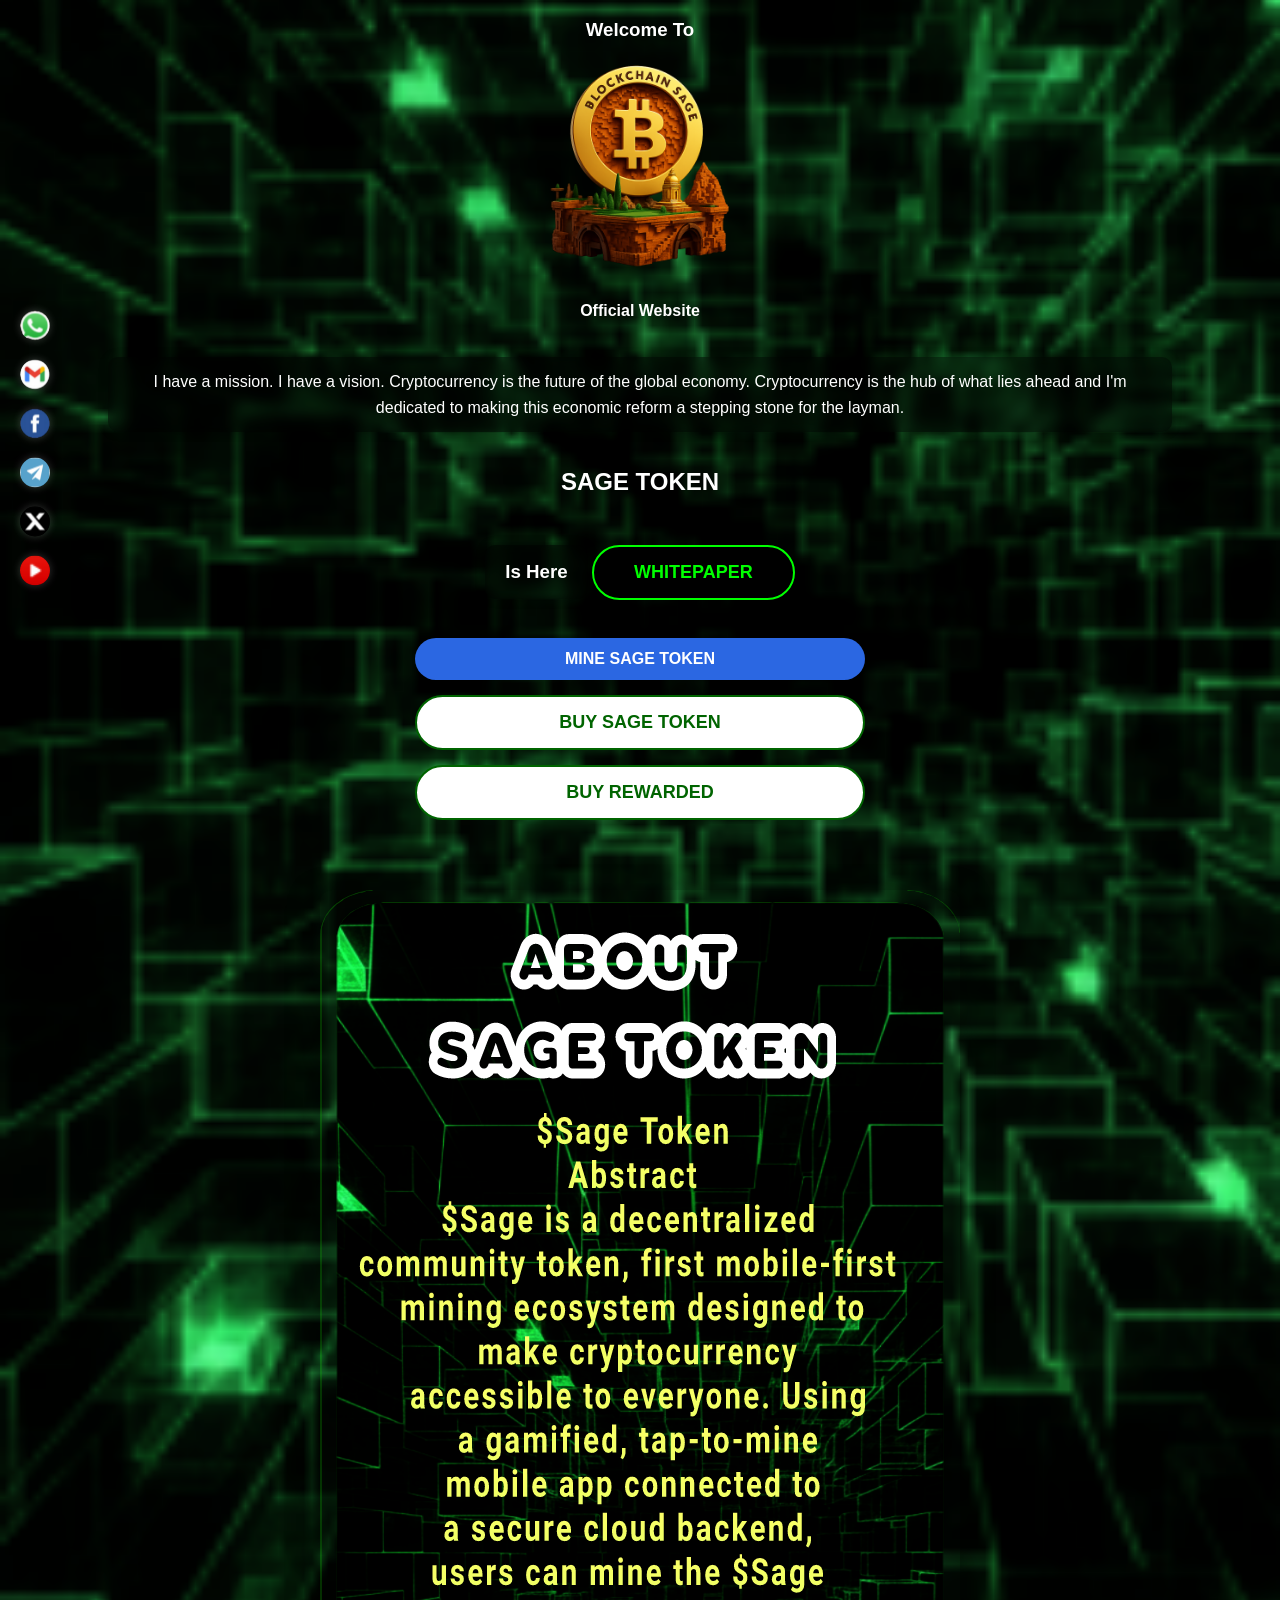
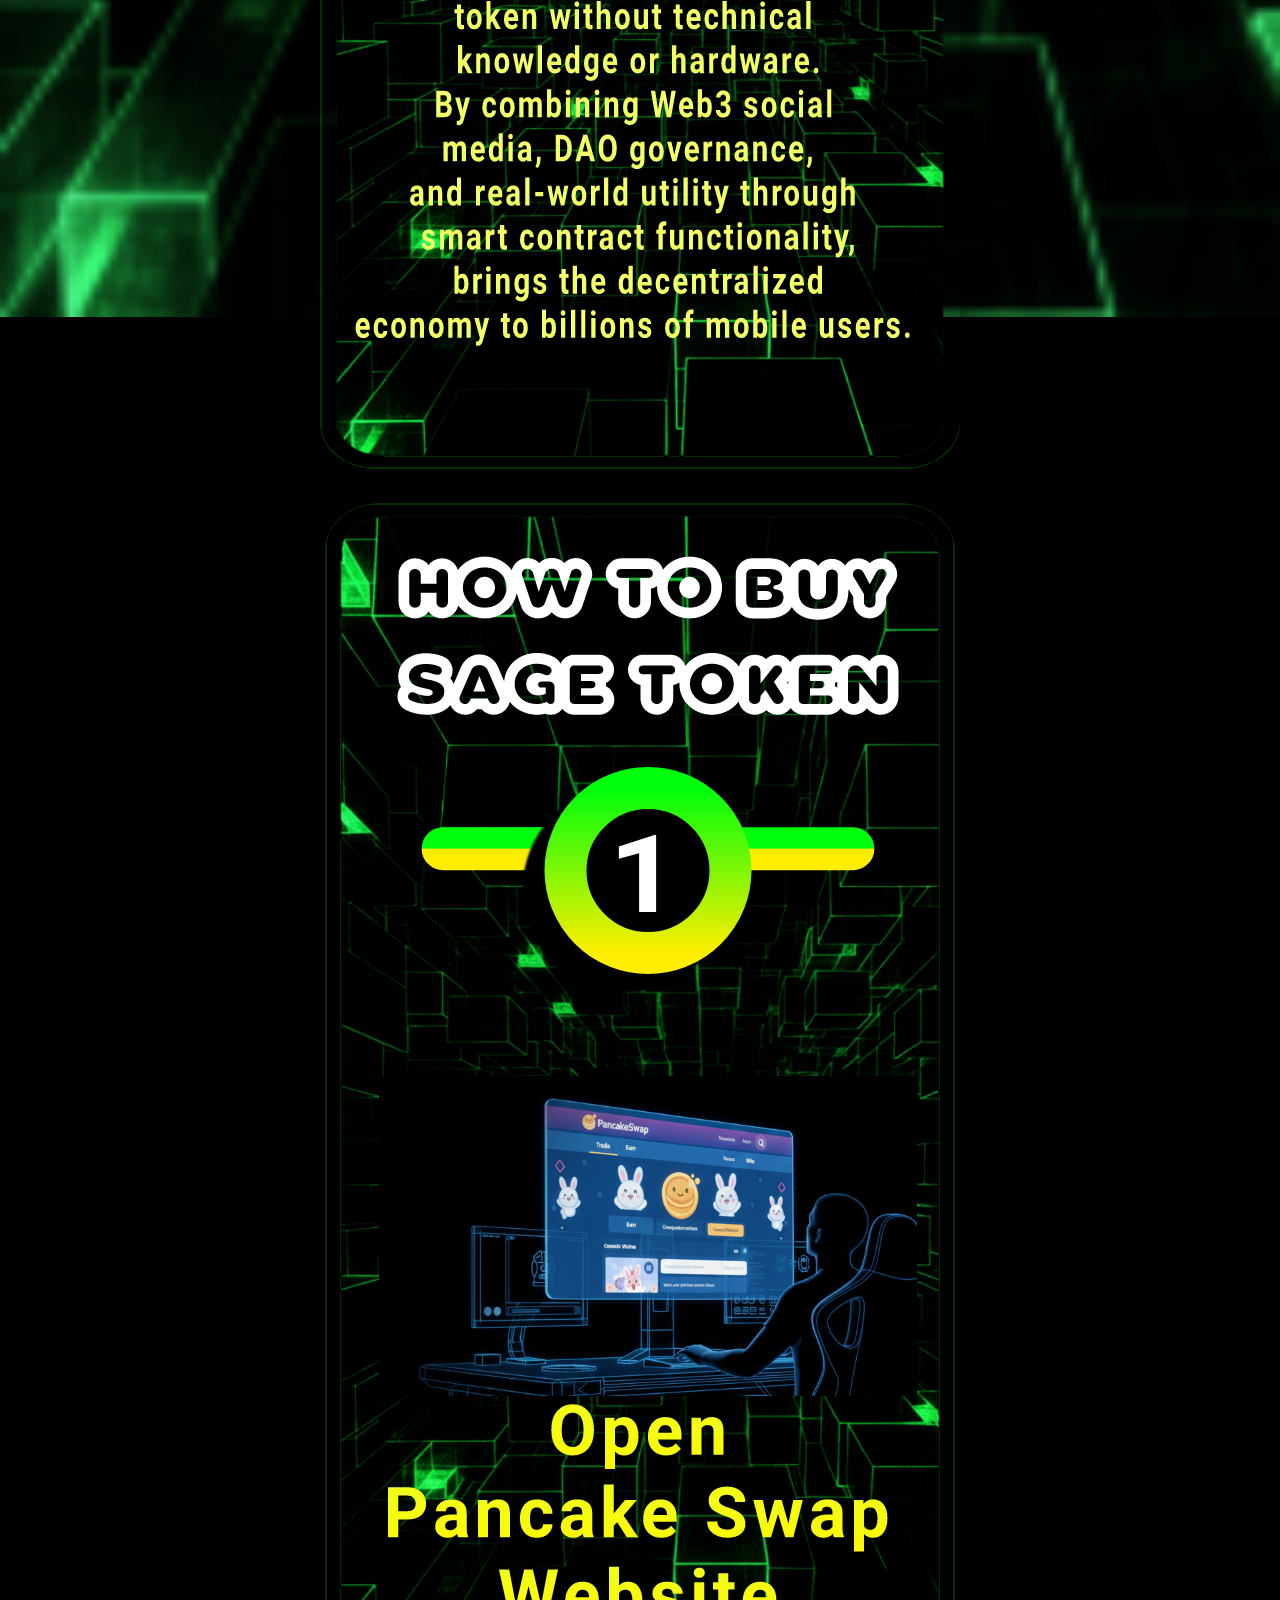
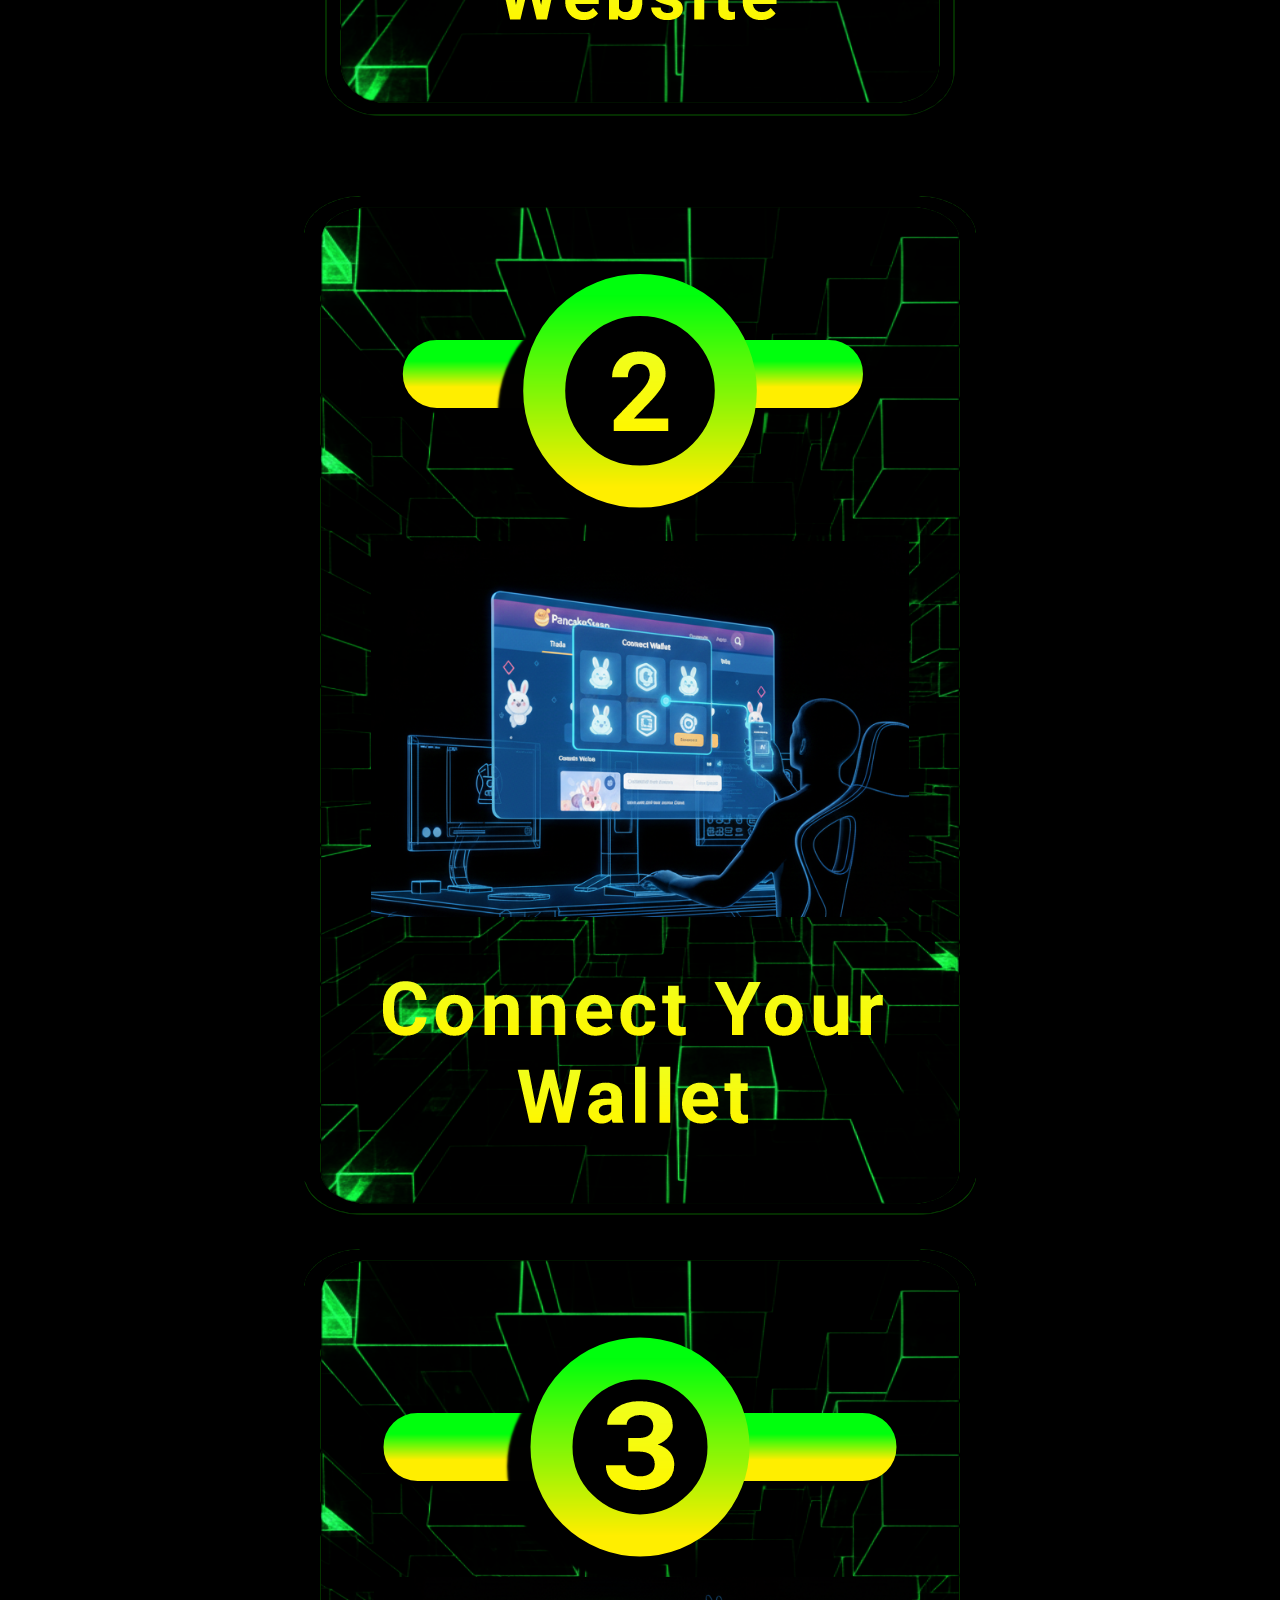
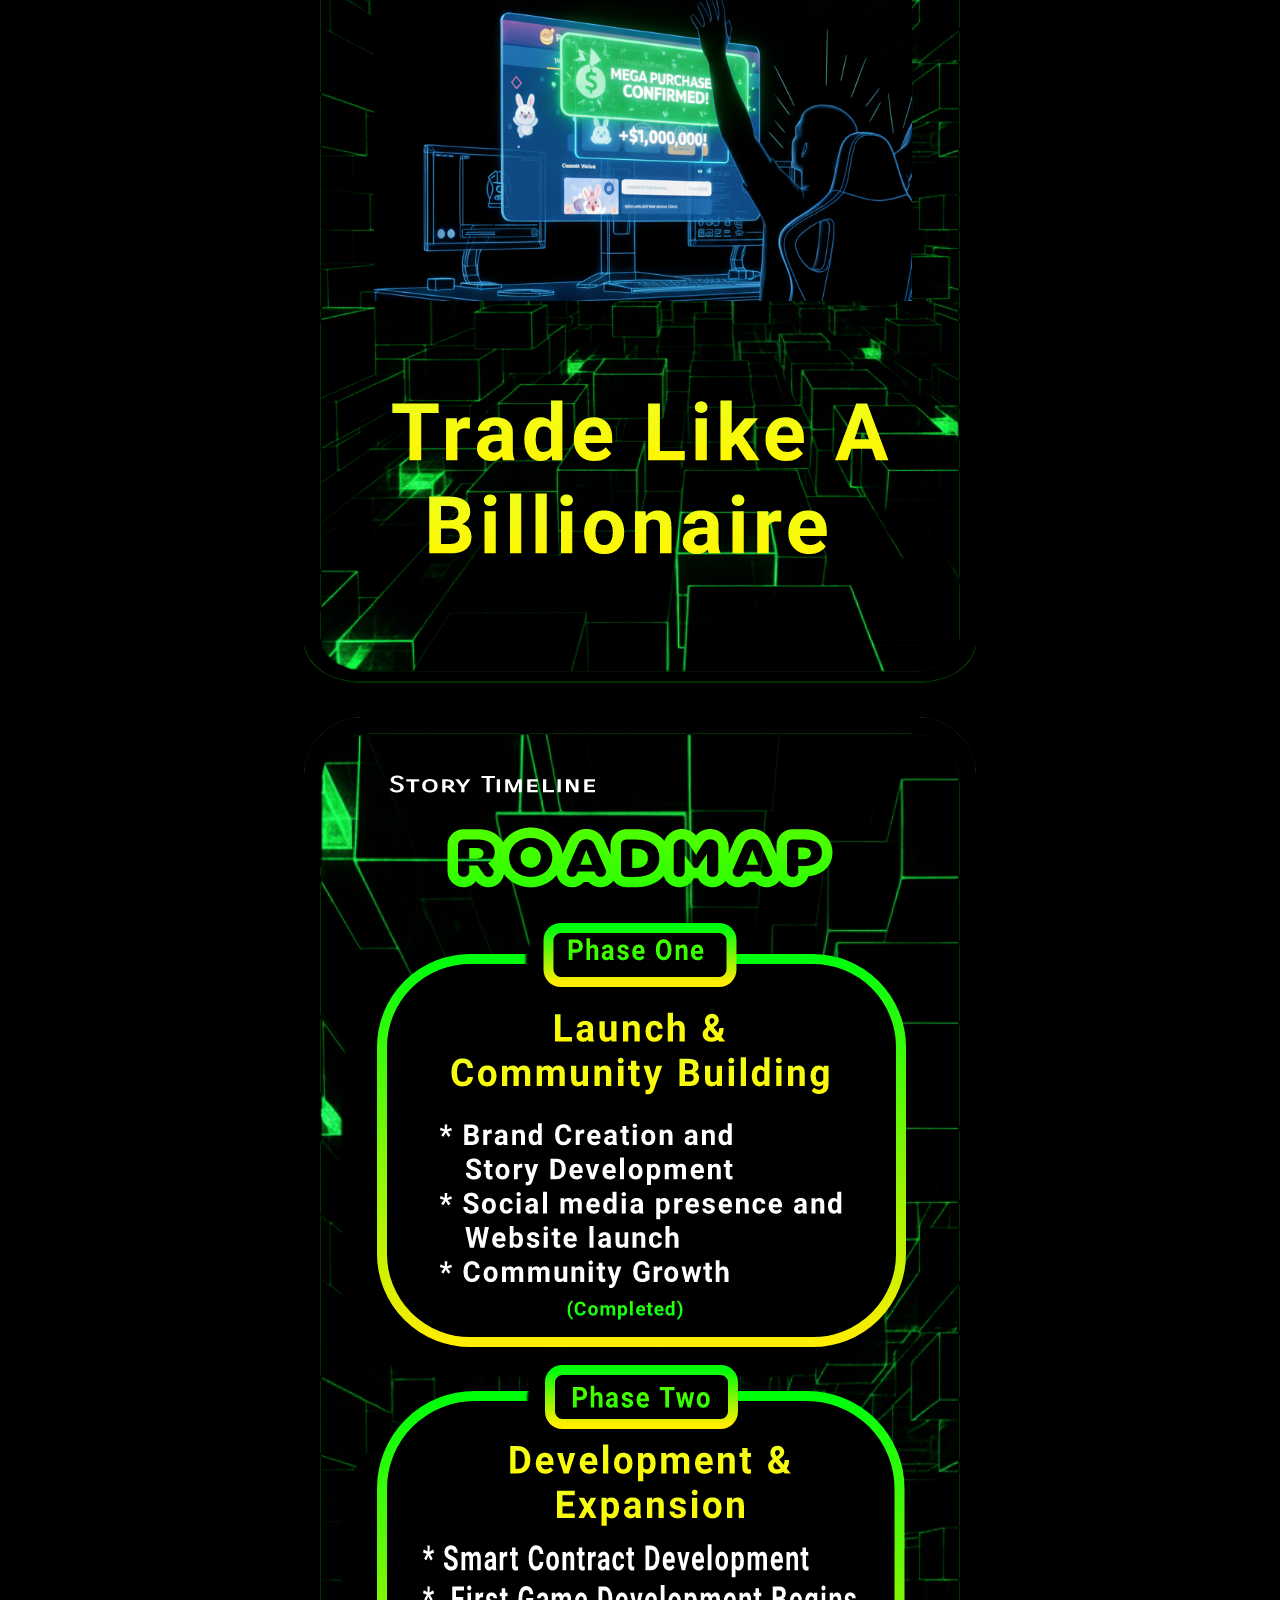
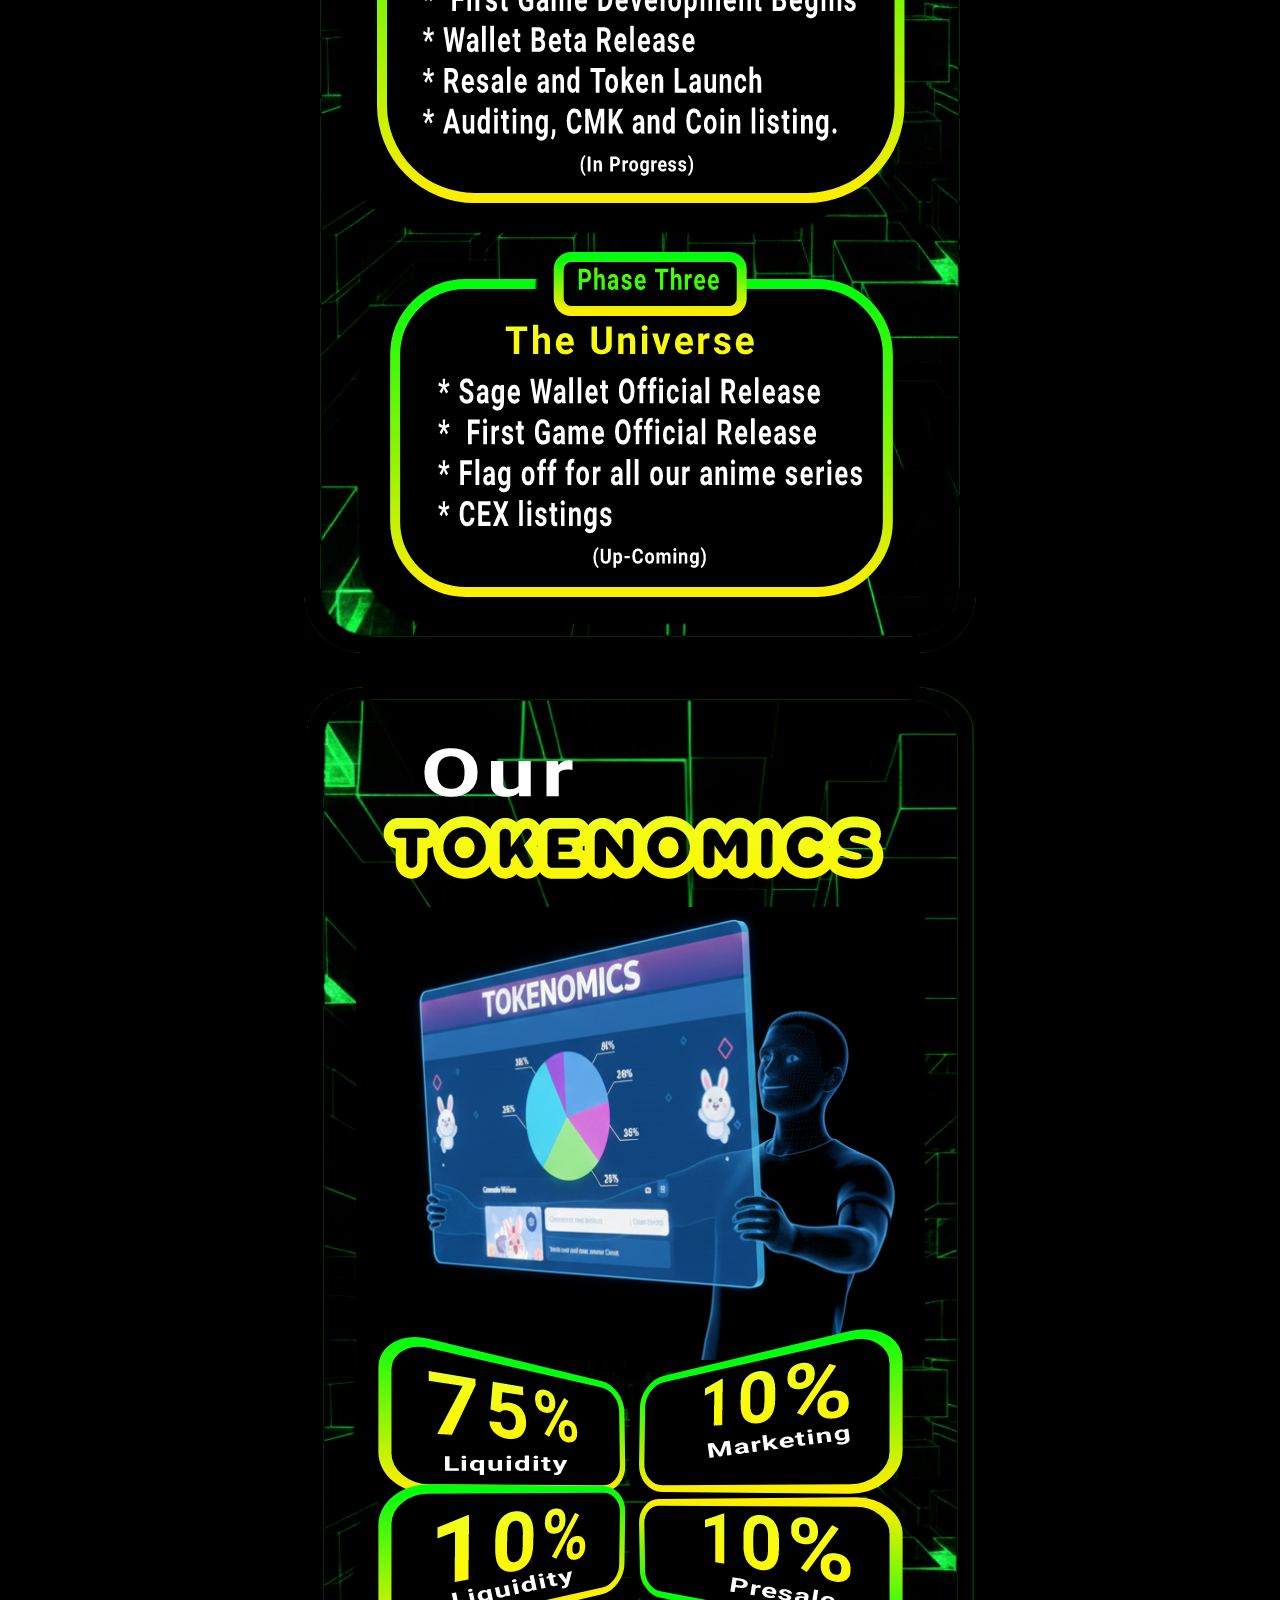
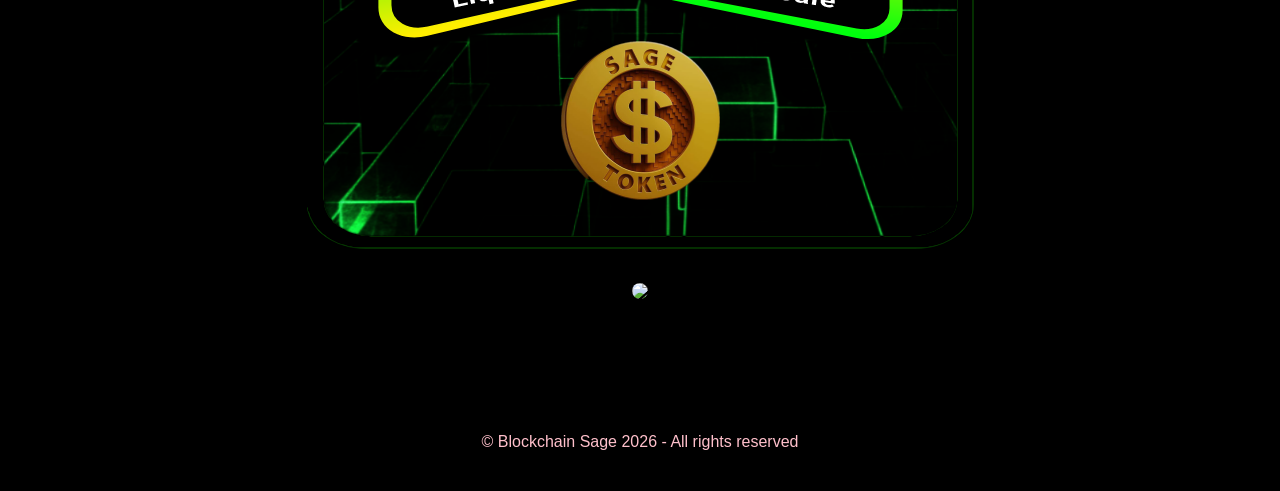
==== index.html @ 02e58637 "Add files via upload" ====
<!DOCTYPE html>
<html lang="en">
<head>
  <meta charset="UTF-8" />
  <meta name="viewport" content="width=device-width, initial-scale=1.0" />
  <link rel="icon" type="image/png" href="favicon.png">
  <title>Blockchain Sage</title>

  <style>
    body {
      margin: 0;
      background: black url('images/pagecover.jpg') center/cover no-repeat fixed;
      color: white;
      font-family: Arial, sans-serif;
      text-align: center;
      overflow-x: hidden;
    }

    h1, h2, h3, h4, p, img, section, nav, footer,
    .gallery-item, .blue-btn, .whitepaper-btn, .buy-sage-btn-full {
      opacity: 0;
      transform: translateY(20px);
      transition: all 1s ease-in-out;
    }

    .visible {
      opacity: 1 !important;
      transform: translateY(0) !important;
    }

    p, .main-content h3 {
      background: rgba(0, 0, 0, 0.45);
      border-radius: 10px;
      padding: 12px 20px;
      display: inline-block;
      line-height: 1.6;
      backdrop-filter: blur(6px);
      -webkit-backdrop-filter: blur(6px);
      box-shadow: 0 0 10px rgba(0, 0, 0, 0.3);
      max-width: 80%;
    }

    .fixed-icons {
      position: fixed;
      top: 50%;
      left: 20px;
      transform: translateY(-50%);
      display: flex;
      flex-direction: column;
      gap: 15px;
      z-index: 9999;
    }

    .fixed-icons img {
      width: 30px;
      height: 30px;
      border-radius: 50%;
      opacity: 0.6;
      transition: all 0.3s ease;
      box-shadow: 0 0 8px rgba(255, 255, 255, 0.2);
    }

    .fixed-icons img:hover {
      transform: translateX(8px) scale(1.1);
      opacity: 1;
      box-shadow: 0 0 15px rgba(173, 216, 230, 0.8);
    }

    .cta-container {
      margin: 30px auto;
      padding: 0 20px;
    }

    .button-group {
      display: flex;
      flex-direction: column;
      align-items: center;
      gap: 15px;
      width: 100%;
      max-width: 450px;
      margin: 20px auto;
    }

    .whitepaper-btn {
      background: black;
      color: #00FF00;
      border: 2px solid #00FF00;
      border-radius: 50px;
      padding: 15px 40px;
      font-size: 18px;
      font-weight: 800;
      text-decoration: none;
      display: inline-block;
      margin-bottom: 15px;
      text-transform: uppercase;
      transition: all 0.3s ease;
    }

    .whitepaper-btn:hover {
      background: #00FF00;
      color: black;
      box-shadow: 0 0 15px #00FF00;
    }

    .blue-btn {
      background: #2b67e2;
      color: white;
      text-decoration: none;
      border-radius: 50px;
      padding: 12px 30px;
      font-weight: 600;
      width: 100%;
      box-sizing: border-box;
      transition: all 0.3s ease;
    }

    .buy-sage-btn-full {
      display: block;
      width: 100%;
      background-color: #ffffff;
      color: #006400;
      border: 2px solid #006400;
      border-radius: 50px;
      padding: 15px 0;
      font-size: 18px;
      font-weight: 800;
      text-align: center;
      text-decoration: none;
      text-transform: uppercase;
      box-sizing: border-box;
      transition: all 0.3s ease;
    }

    .buy-sage-btn-full:hover {
      background-color: #006400;
      color: #ffffff;
      box-shadow: 0 0 20px rgba(0, 100, 0, 0.4);
    }

    /* ✅ SMALL HERO IMAGE ADDED */
    .hero-image {
      max-width: 220px;
      width: 100%;
      height: auto;
      margin: 20px auto;
      display: block;
    }

    .gallery-container {
      display: flex;
      flex-direction: column;
      gap: 30px;
      align-items: center;
      padding: 40px 20px;
      max-width: 1000px;
      margin: 0 auto;
    }

    .gallery-item img {
      width: 100%;
      height: auto;
      border-radius: 12px;
      box-shadow: 0 10px 30px rgba(0,0,0,0.5);
    }

    footer {
      padding: 40px;
      color: pink;
      background: rgba(0,0,0,0.6);
      margin-top: 50px;
    }
  </style>
</head>

<body>

<div class="fixed-icons">
  <a href="https://whatsapp.com/channel/0029VbAQrDuHbFV0j8sLVv0X" target="_blank"><img src="icons/whatsapp.png"></a>
  <a href="mailto:nobodyissage@gmail.com"><img src="icons/mail.png"></a>
  <a href="https://www.facebook.com/profile.php?id=61560317553974" target="_blank"><img src="icons/Facebook.jpg"></a>
  <a href="https://t.me/IAMBlockchainsage" target="_blank"><img src="icons/telegram.png"></a>
  <a href="https://x.com/Bl0ckchainsage" target="_blank"><img src="icons/x.png"></a>
  <a href="https://youtube.com/@BlockchainSAGE" target="_blank"><img src="icons/youtube.png"></a>
</div>

<header>
  <h3>Welcome To</h3>
</header>

<!-- SMALL IMAGE -->
<img src="page.png" alt="Blockchain Sage" class="hero-image">

<h4>Official Website</h4>

<section class="main-content">
  <p>
    I have a mission. I have a vision. Cryptocurrency is the future of the global economy.
    Cryptocurrency is the hub of what lies ahead and I'm dedicated to making this economic reform
    a stepping stone for the layman.
  </p>

  <h2>SAGE TOKEN</h2>

  <div class="cta-container">
    <h3>Is Here</h3>
    <a href="whitepaper.html" class="whitepaper-btn">WHITEPAPER</a>

    <div class="button-group">
      <a href="mine.html" class="blue-btn">MINE SAGE TOKEN</a>

      <a href="https://pancakeswap.finance/swap?outputCurrency=0xB0b046e9f0C2cf61883f07273797dDB82E95cb79"
         class="buy-sage-btn-full" target="_blank">
         BUY SAGE TOKEN
      </a>

      <a href="https://pancakeswap.finance/swap?outputCurrency=0xB0b046e9f0C2cf61883f07273797dDB82E95cb79"
         class="buy-sage-btn-full" target="_blank">
         BUY REWARDED
      </a>
    </div>
  </div>

  <div class="gallery-container">
    <div class="gallery-item"><img src="images/About Sage.png"></div>
    <div class="gallery-item"><img src="images/1.png"></div>
    <div class="gallery-item"><img src="images/2.png"></div>
    <div class="gallery-item"><img src="images/3.png"></div>
    <div class="gallery-item"><img src="images/Roadmap.png"></div>
    <div class="gallery-item"><img src="images/Tokenomics.png"></div>
    <div class="gallery-item"><img src="images/coming soon.png"></div>
  </div>

  <footer>© Blockchain Sage 2026 - All rights reserved</footer>
</section>

<script>
  const selectors =
    'h1, h2, h3, h4, p, img, section, nav, footer, .gallery-item, .blue-btn, .whitepaper-btn, .buy-sage-btn-full';

  window.addEventListener('load', () => {
    document.querySelectorAll(selectors).forEach((el, i) => {
      if (el.getBoundingClientRect().top < window.innerHeight) {
        setTimeout(() => el.classList.add('visible'), i * 100);
      }
    });
  });

  const observer = new IntersectionObserver(entries => {
    entries.forEach(entry => {
      if (entry.isIntersecting) entry.target.classList.add('visible');
    });
  }, { threshold: 0.1 });

  document.querySelectorAll(selectors).forEach(el => observer.observe(el));
</script>

</body>
</html>
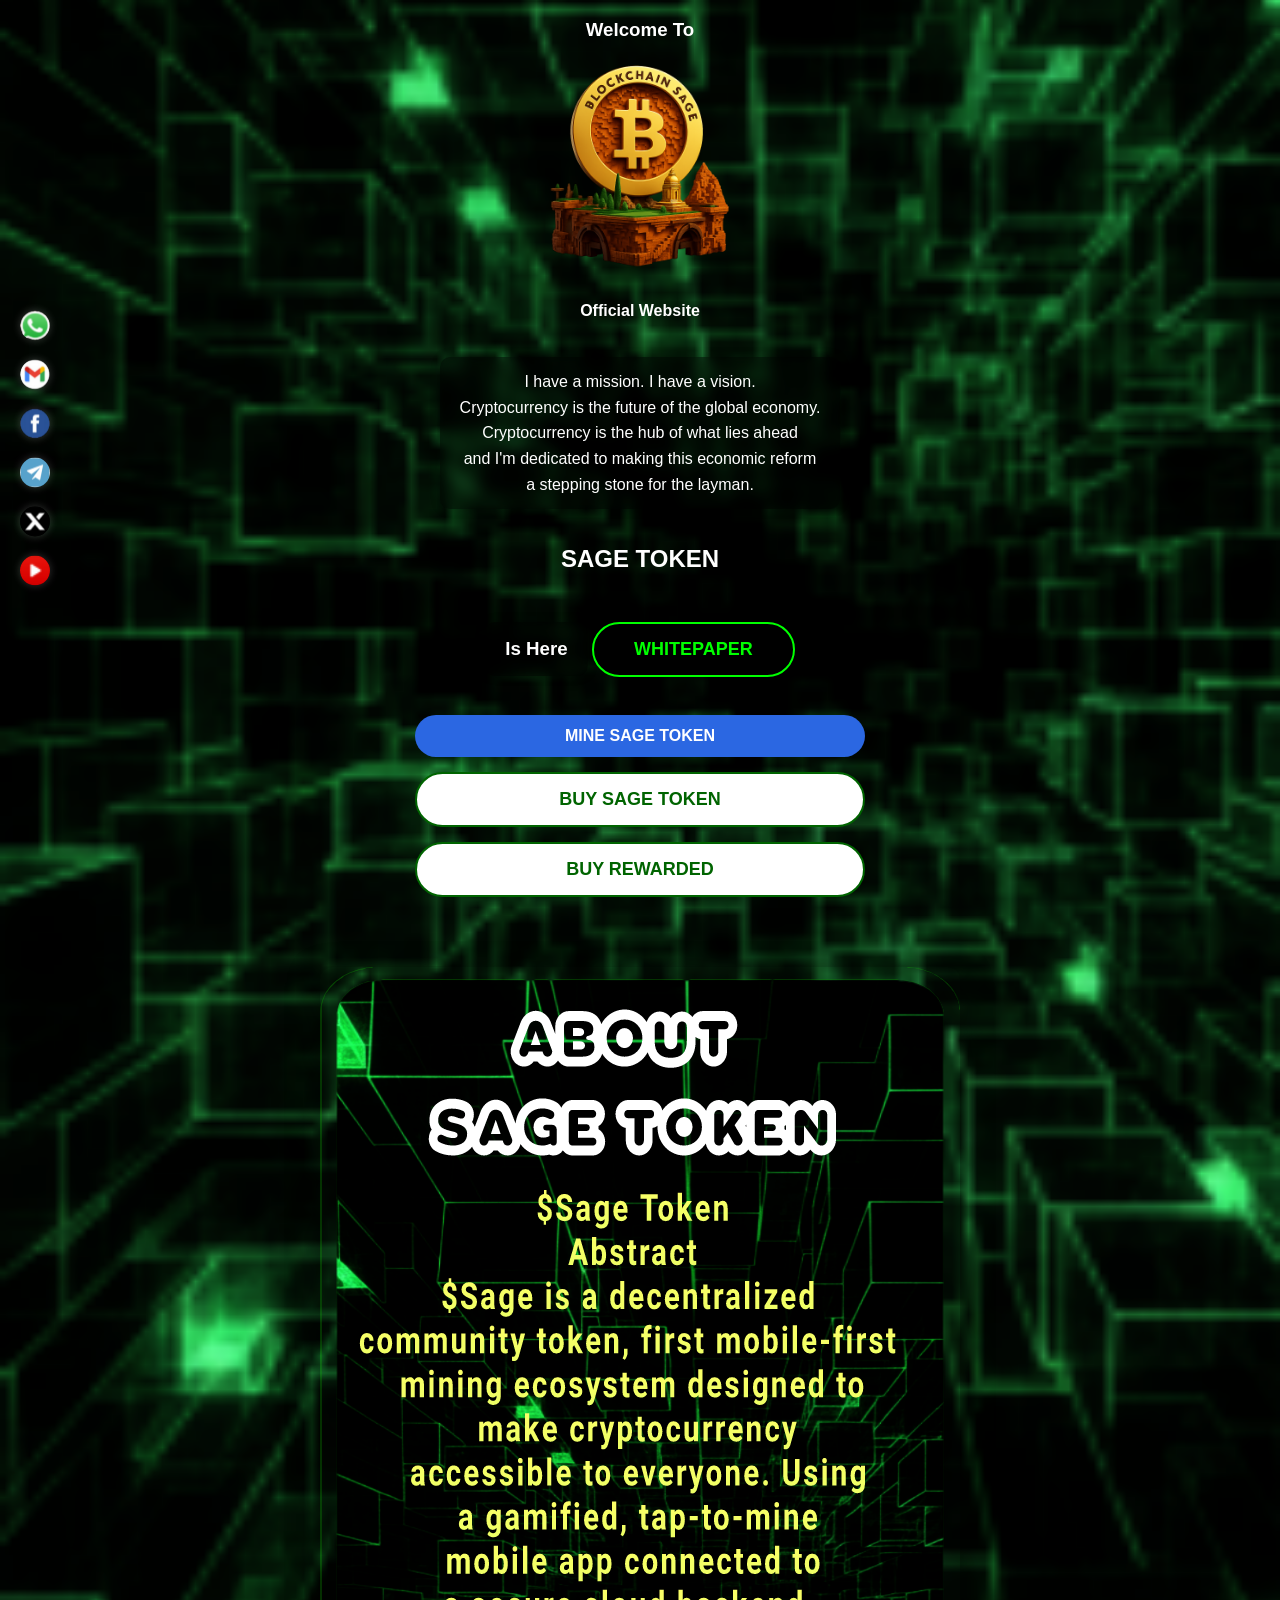
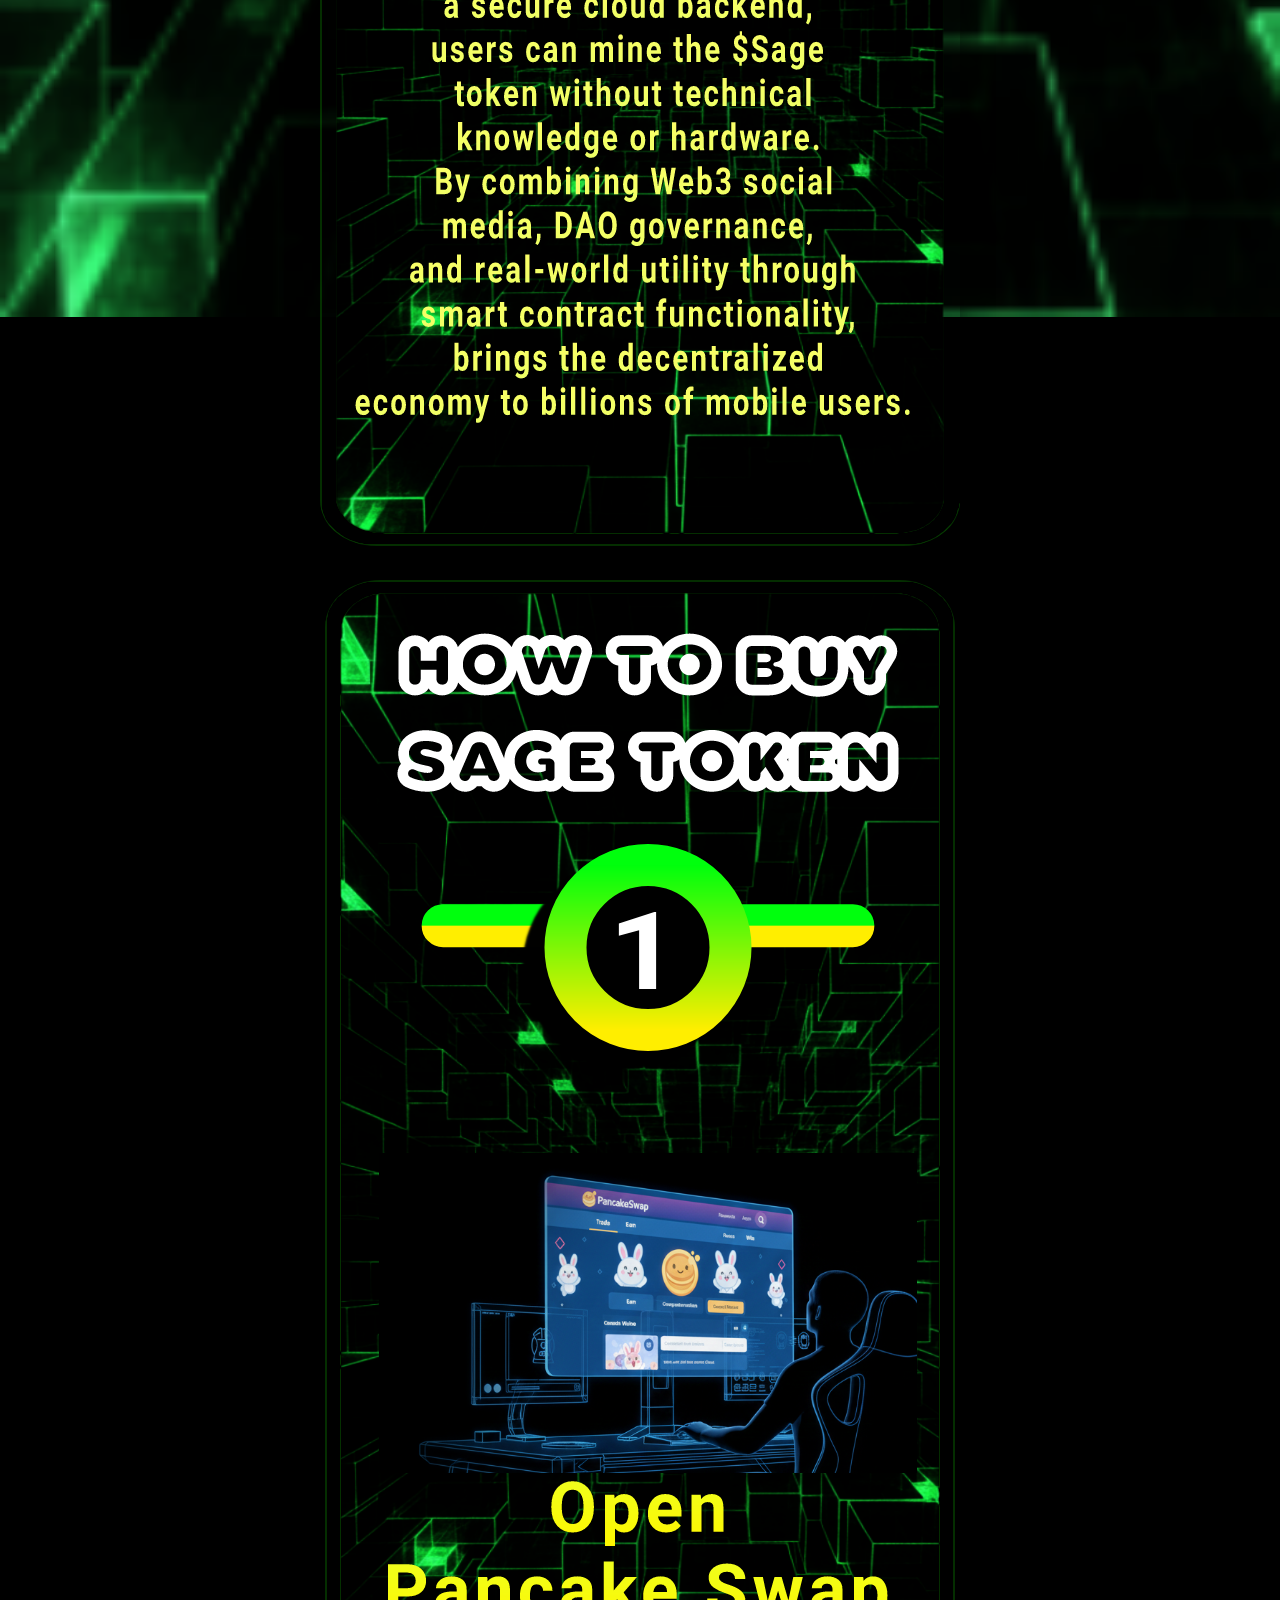
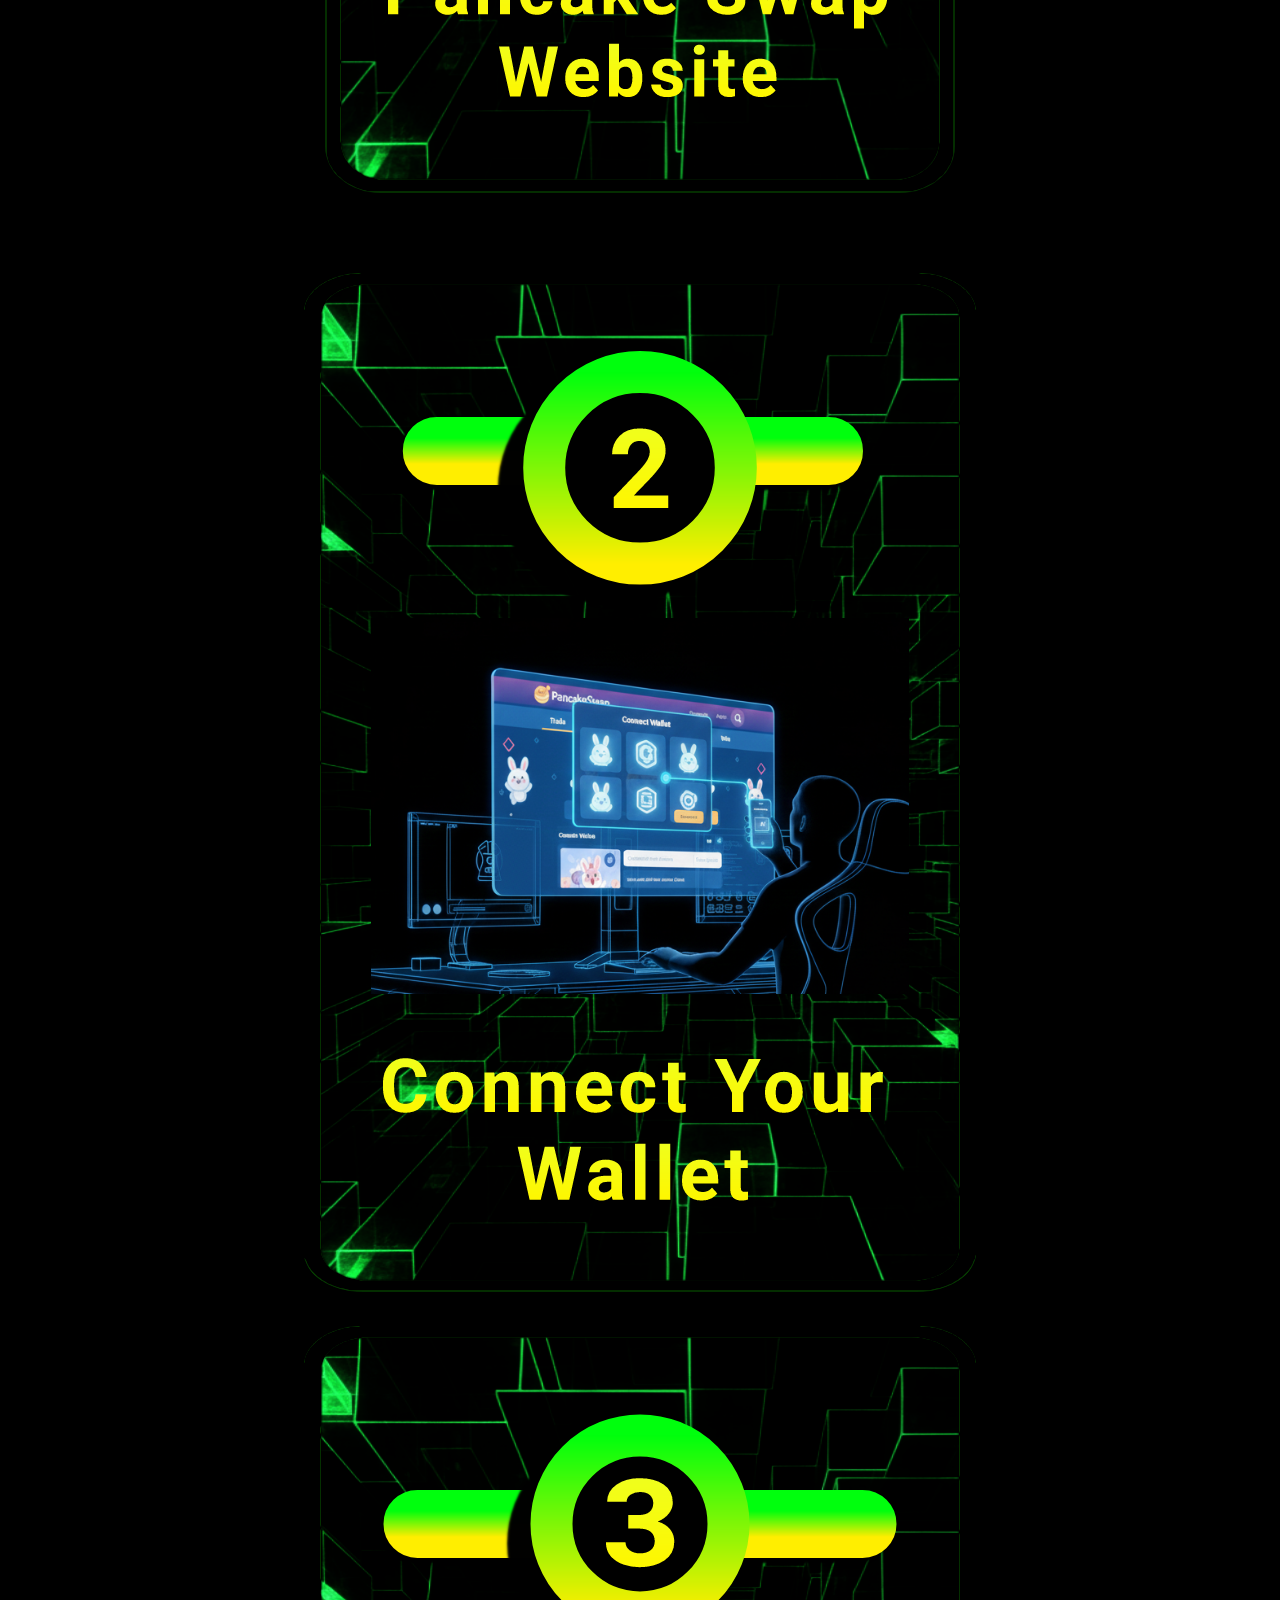
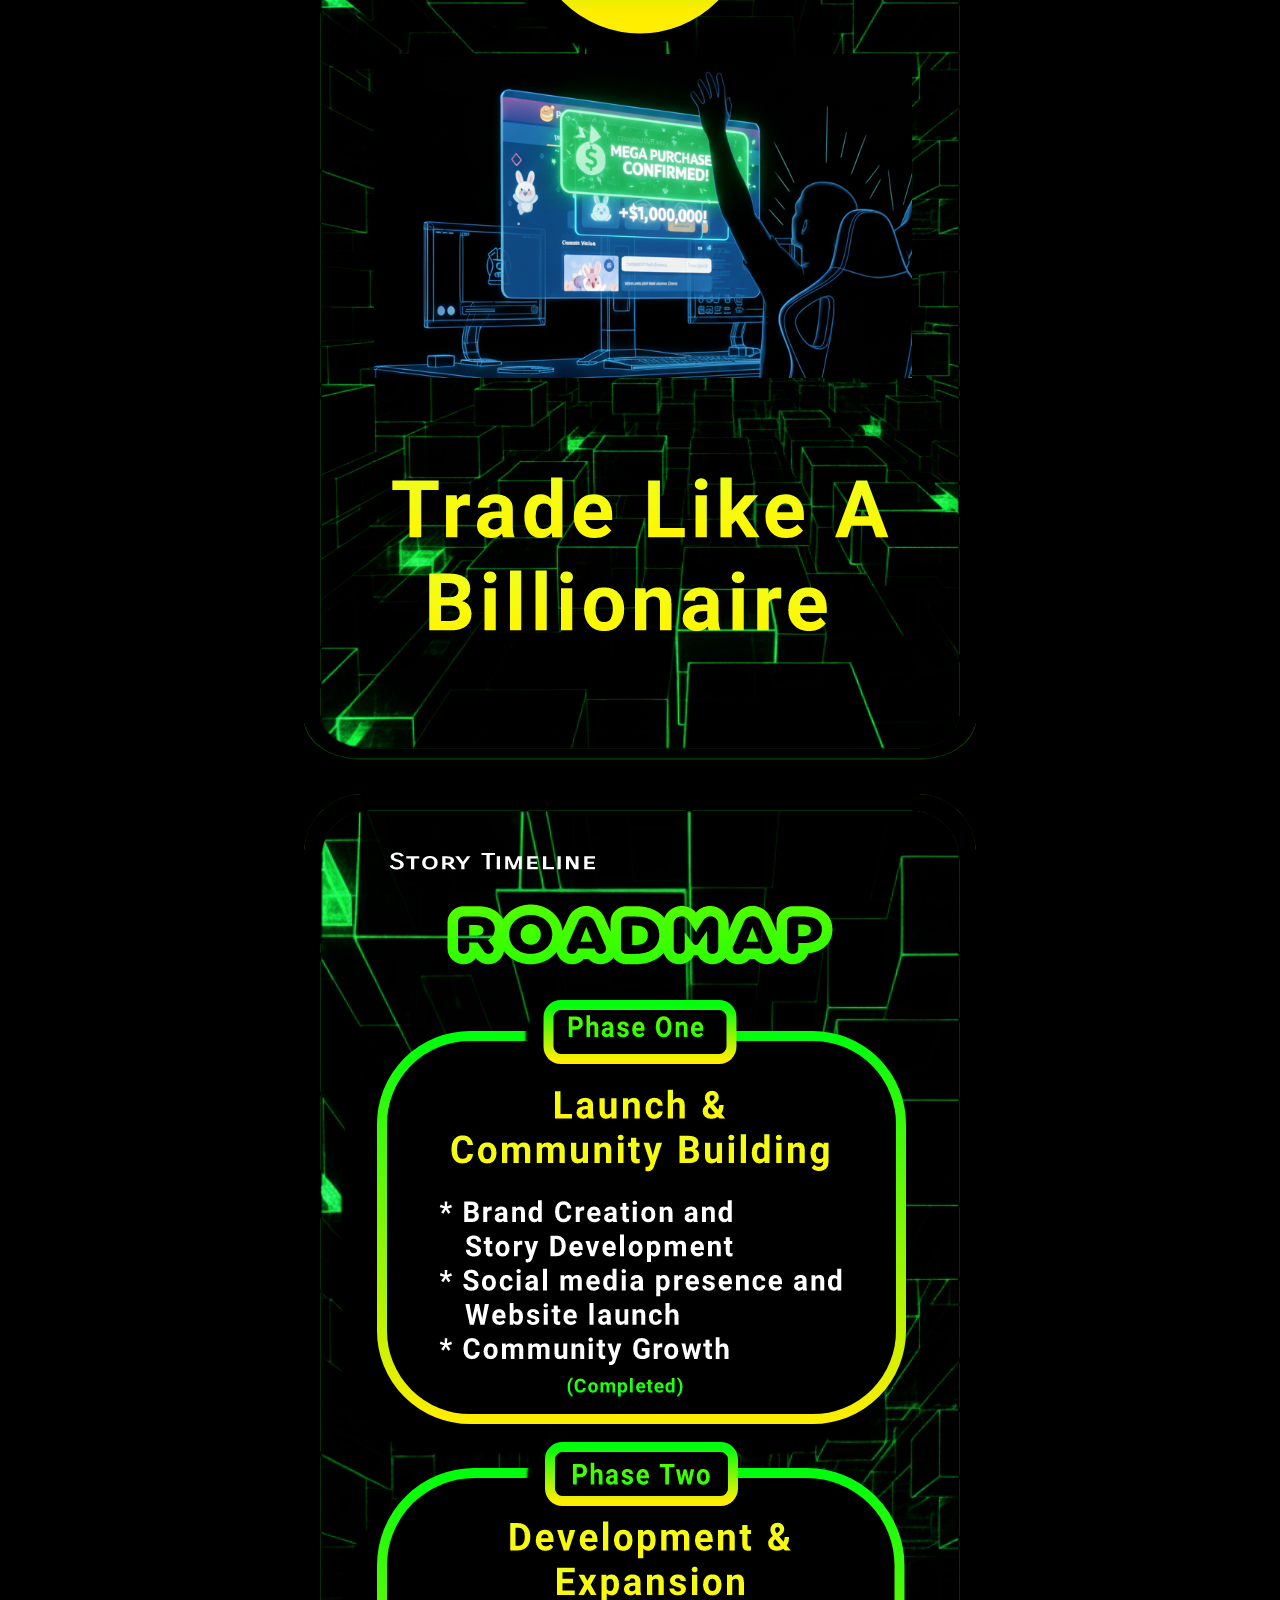
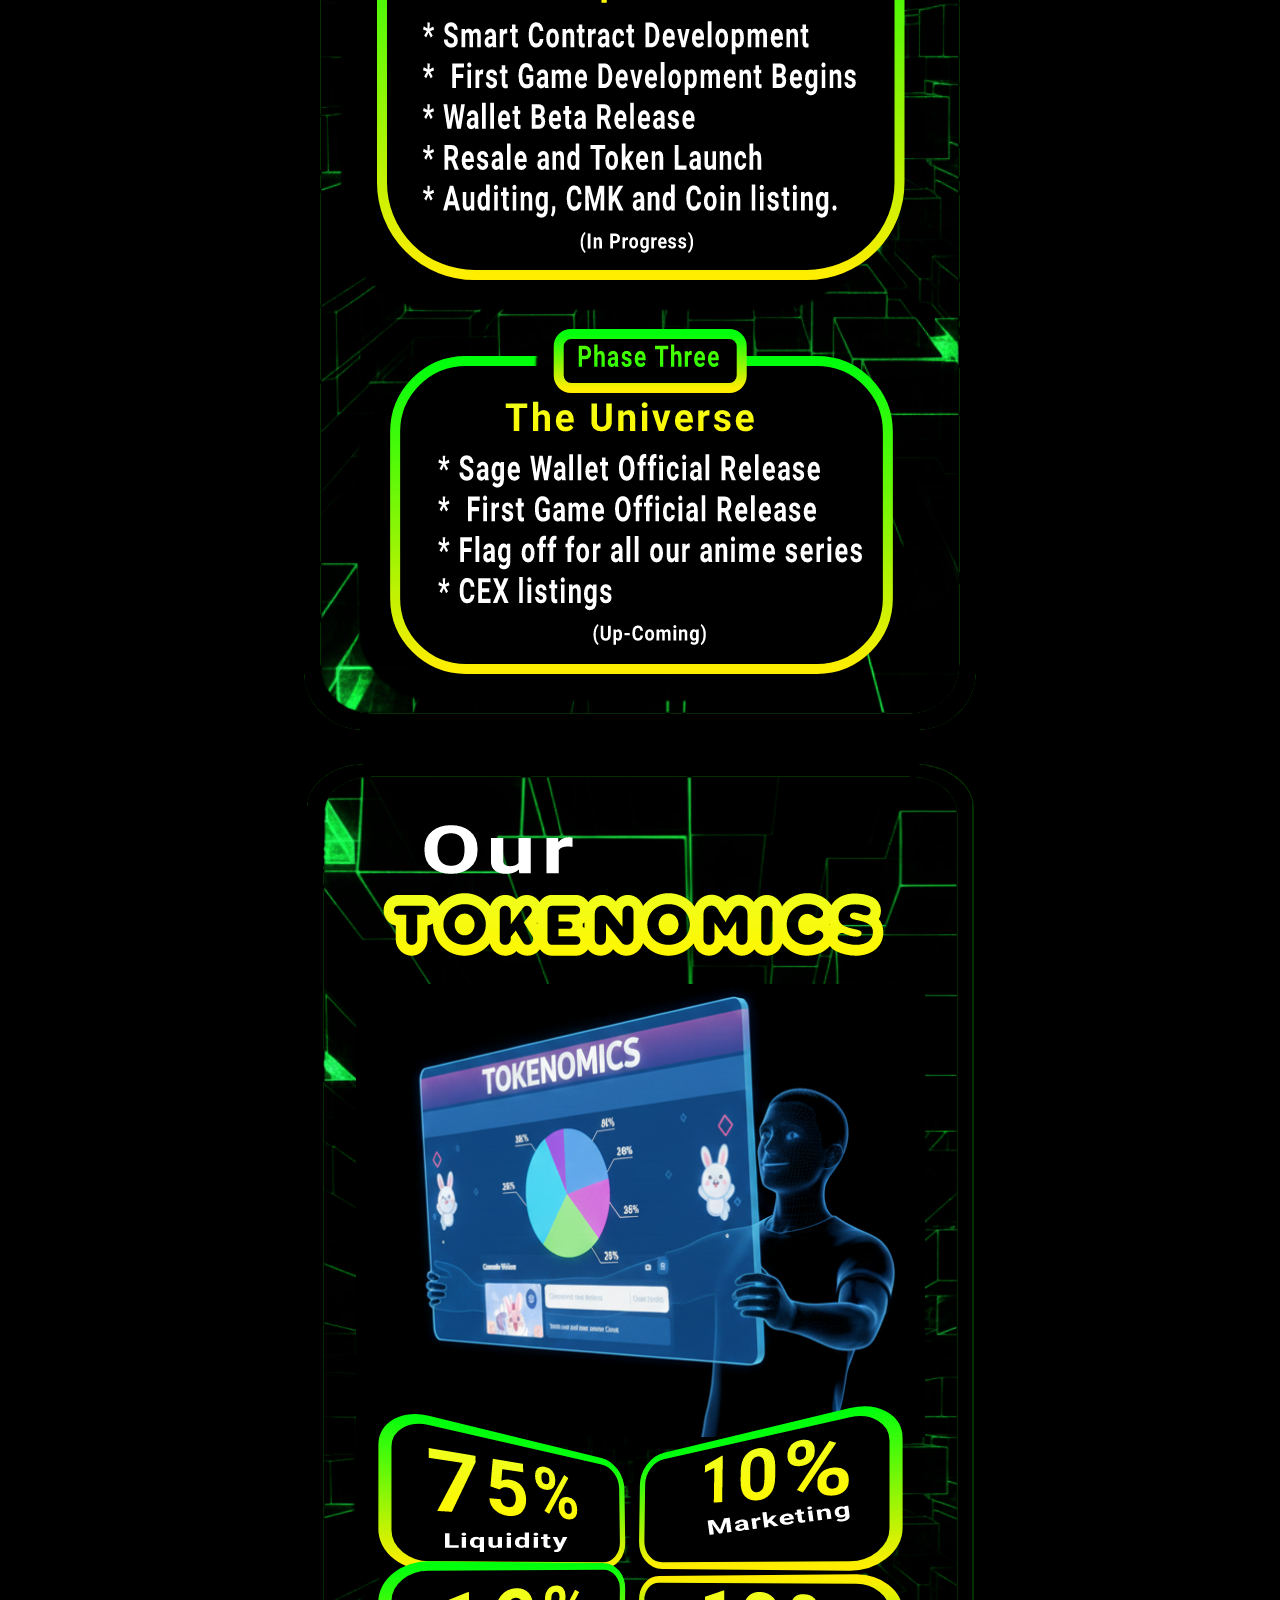
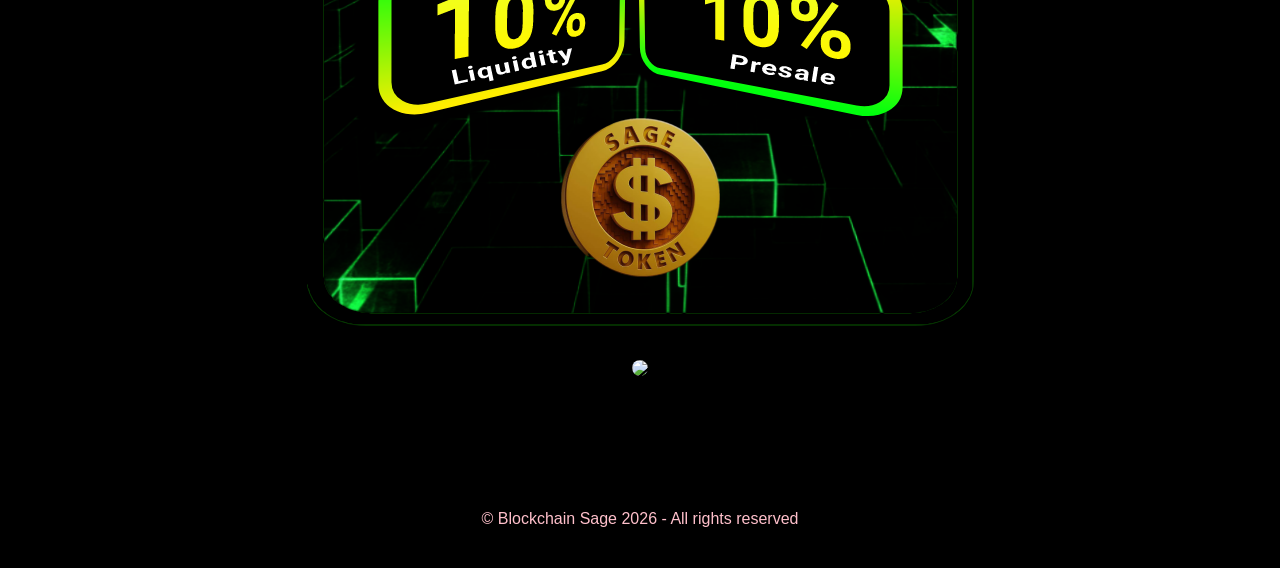
==== commit 3505b1a2: "Format mission statement for better readability" ====
--- a/index.html
+++ b/index.html
@@ -194,8 +194,8 @@
 
 <section class="main-content">
   <p>
-    I have a mission. I have a vision. Cryptocurrency is the future of the global economy.
-    Cryptocurrency is the hub of what lies ahead and I'm dedicated to making this economic reform
+    I have a mission. I have a vision.<br> Cryptocurrency is the future of the global economy.<br>
+    Cryptocurrency is the hub of what lies ahead<br> and I'm dedicated to making this economic reform<br>
     a stepping stone for the layman.
   </p>
 
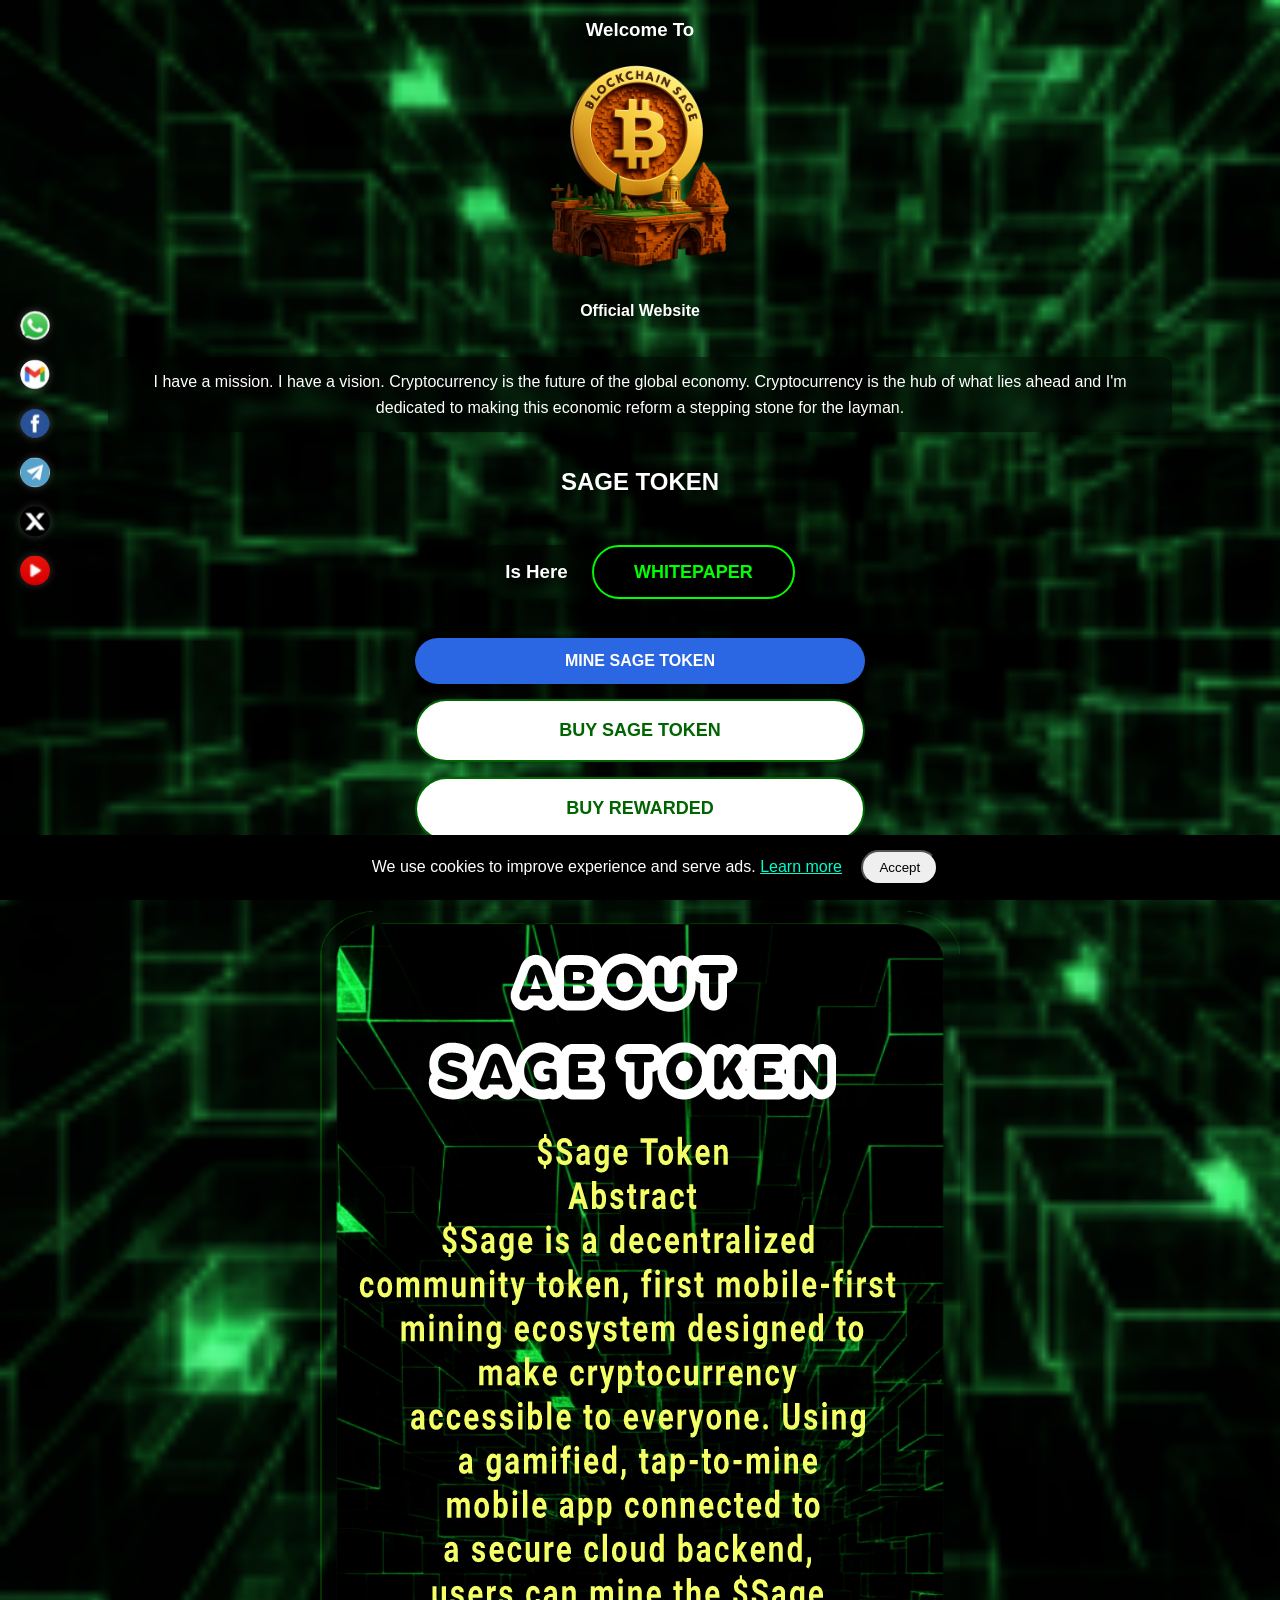
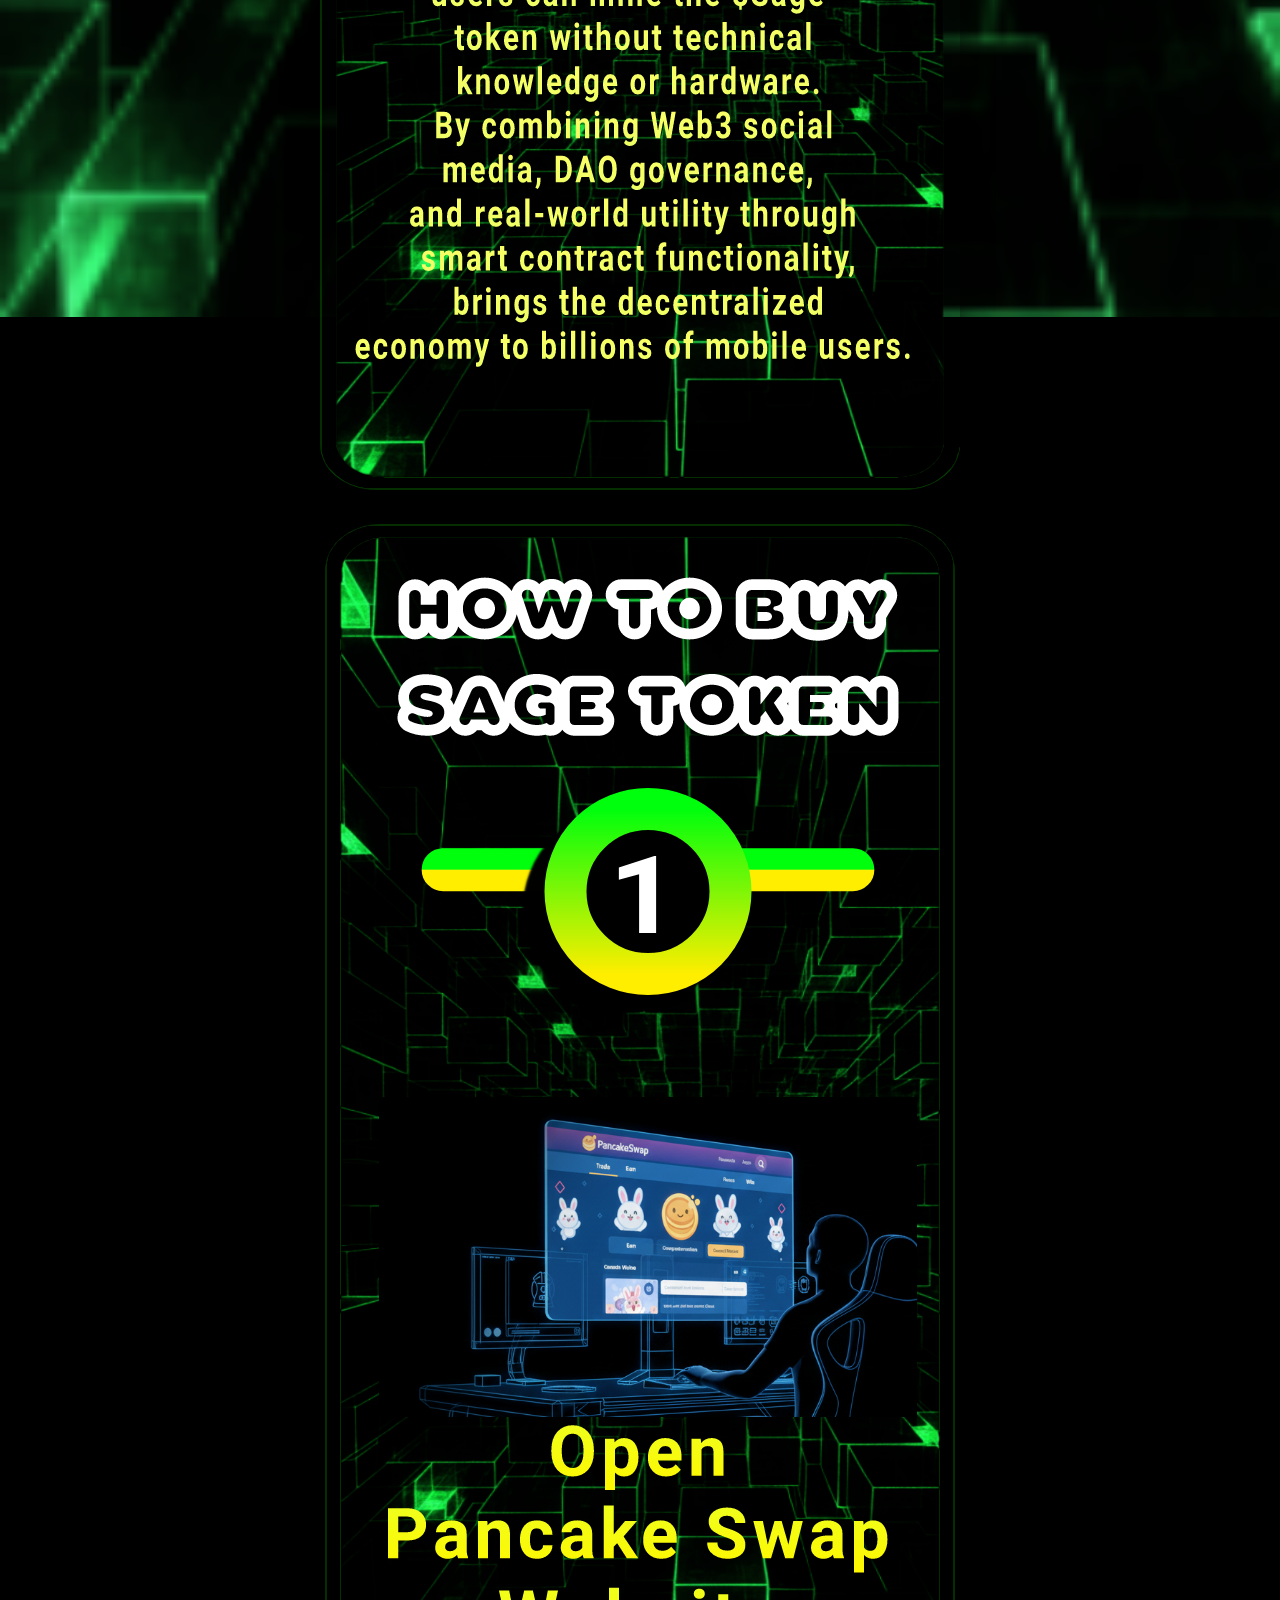
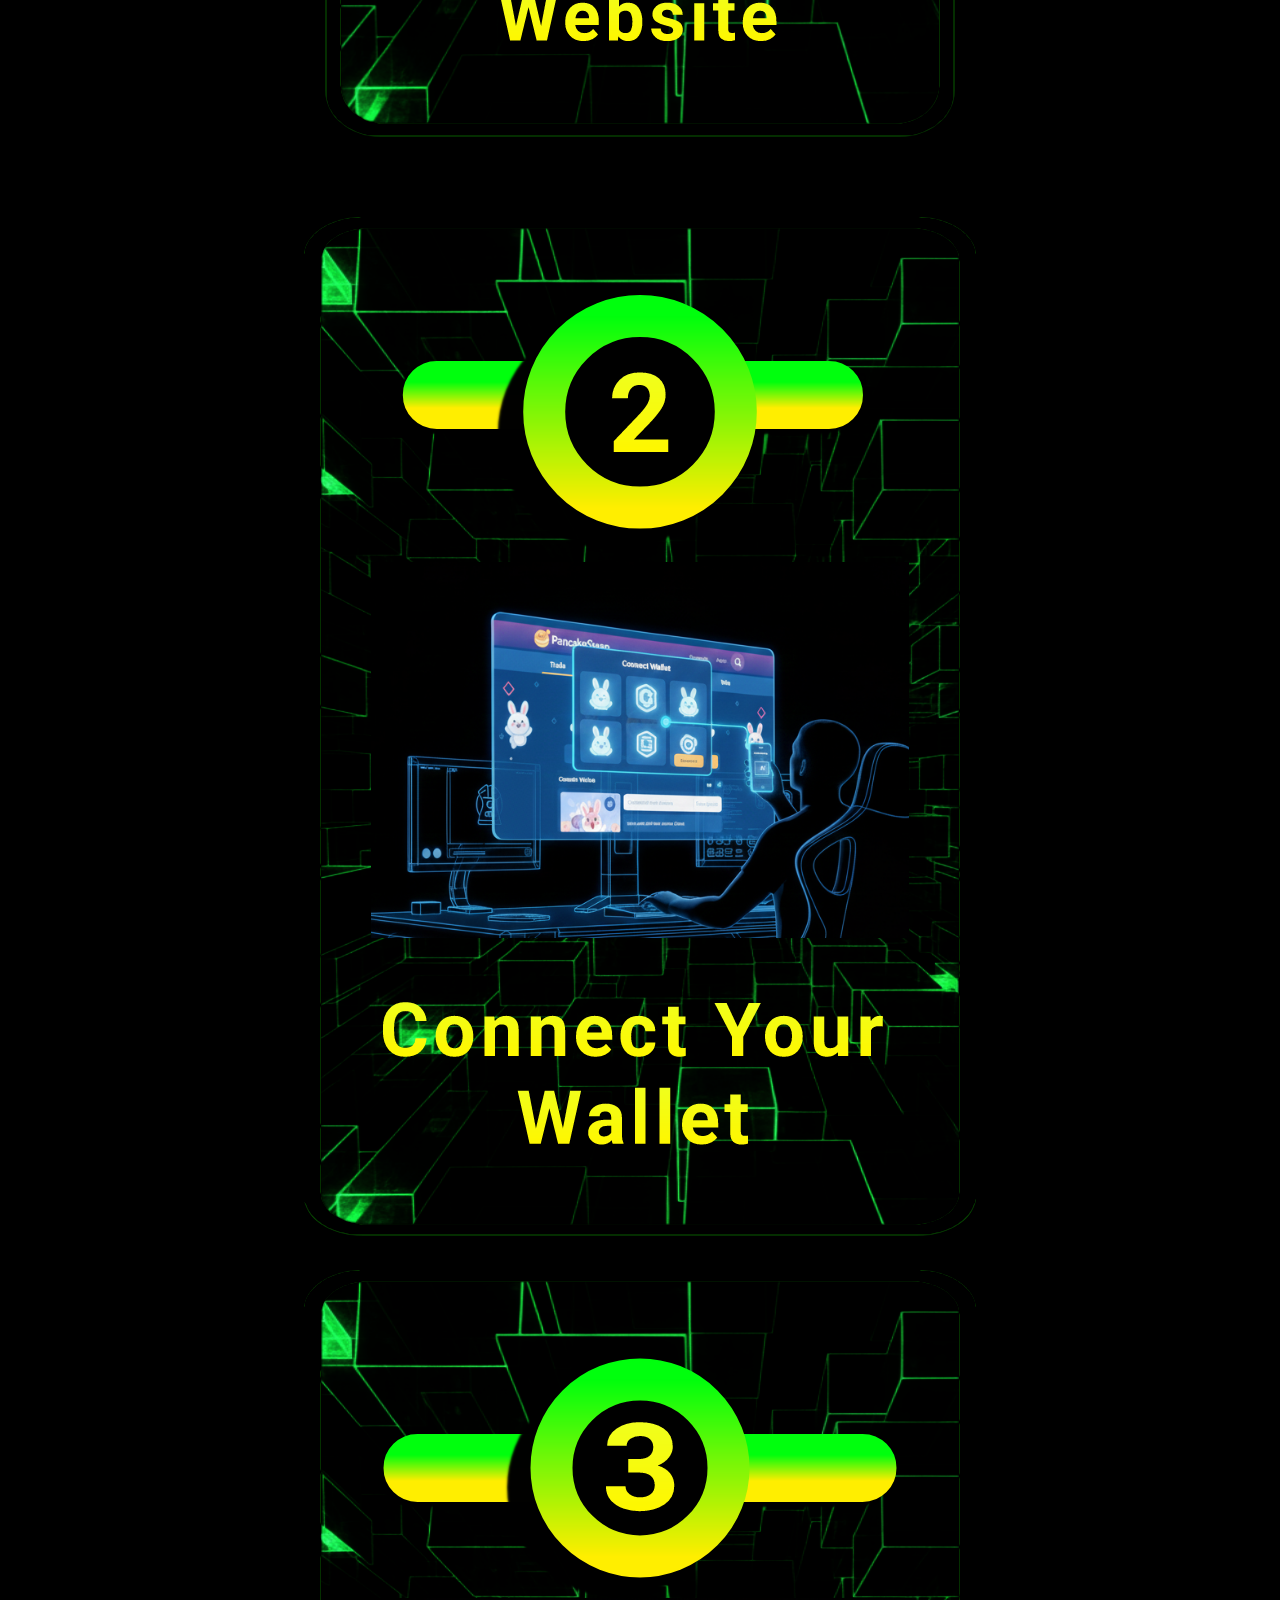
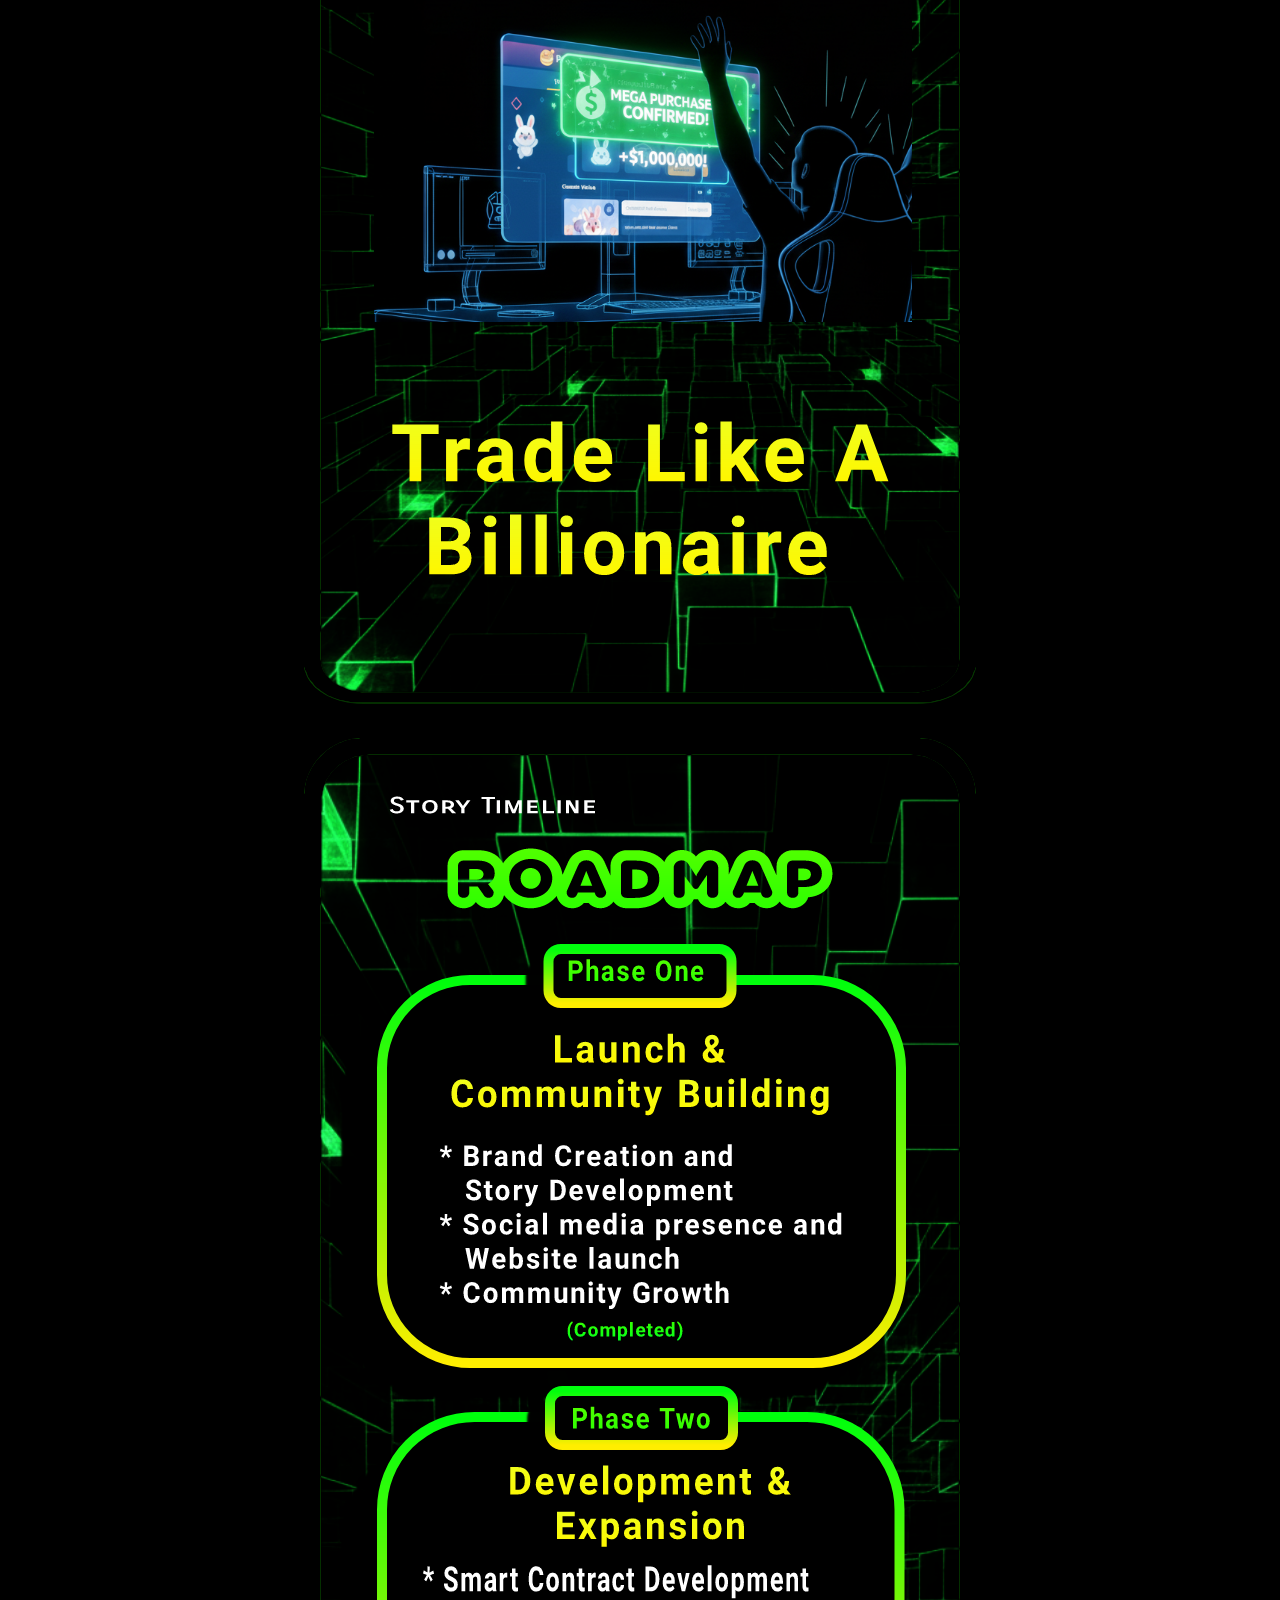
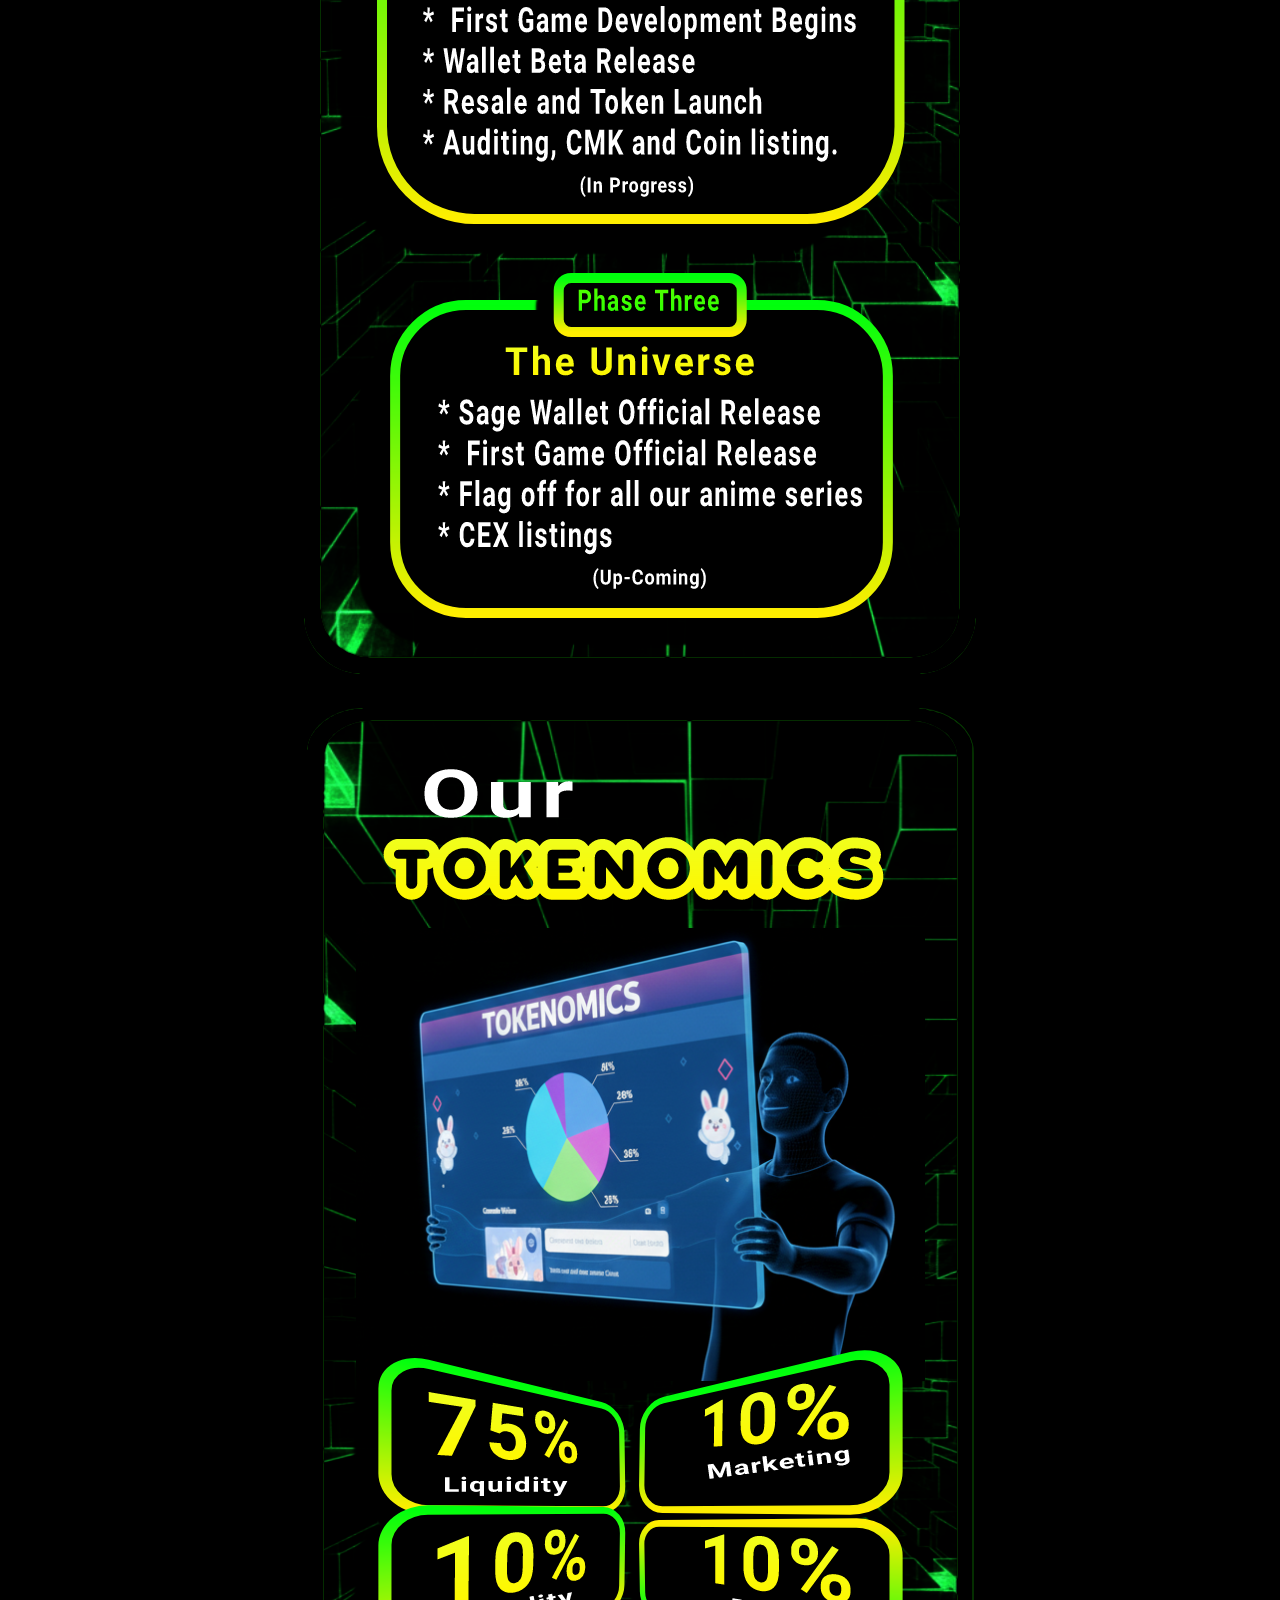
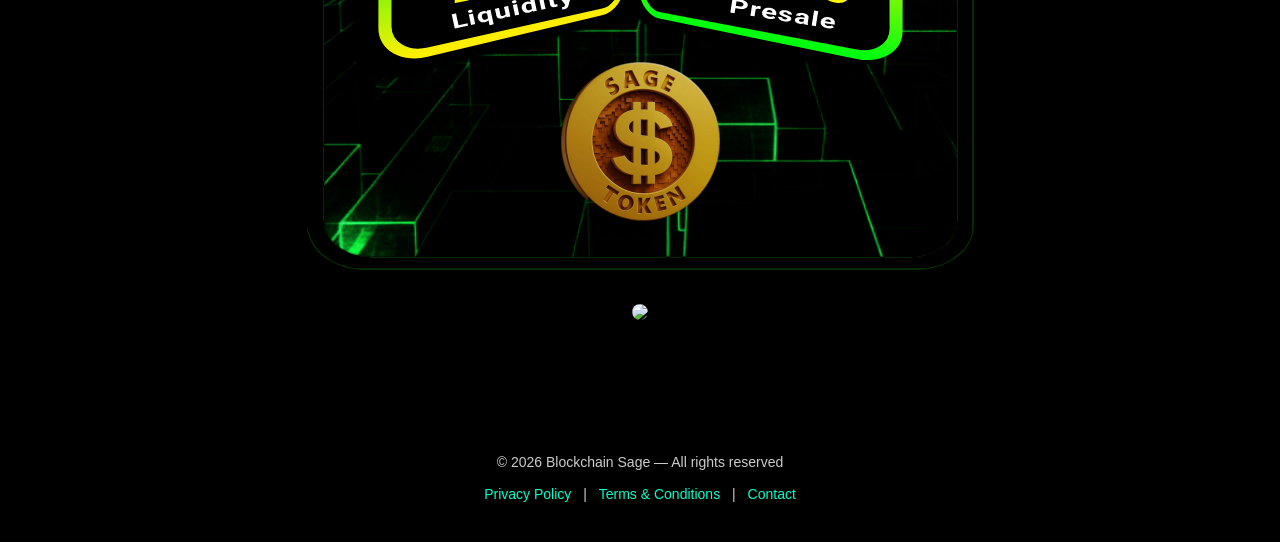
==== commit 38b8f91b: "Add files via upload" ====
--- a/index.html
+++ b/index.html
@@ -35,7 +35,6 @@
       display: inline-block;
       line-height: 1.6;
       backdrop-filter: blur(6px);
-      -webkit-backdrop-filter: blur(6px);
       box-shadow: 0 0 10px rgba(0, 0, 0, 0.3);
       max-width: 80%;
     }
@@ -90,8 +89,6 @@
       font-size: 18px;
       font-weight: 800;
       text-decoration: none;
-      display: inline-block;
-      margin-bottom: 15px;
       text-transform: uppercase;
       transition: all 0.3s ease;
     }
@@ -107,13 +104,14 @@
       color: white;
       text-decoration: none;
       border-radius: 50px;
-      padding: 12px 30px;
+      padding: 14px 28px;
       font-weight: 600;
       width: 100%;
       box-sizing: border-box;
       transition: all 0.3s ease;
     }
 
+    /* ✅ FIXED BUTTON PADDING */
     .buy-sage-btn-full {
       display: block;
       width: 100%;
@@ -121,9 +119,13 @@
       color: #006400;
       border: 2px solid #006400;
       border-radius: 50px;
-      padding: 15px 0;
+
+      /* 🔥 PROPER TEXT PADDING */
+      padding: 18px 32px;
+
       font-size: 18px;
       font-weight: 800;
+      line-height: 1.3;
       text-align: center;
       text-decoration: none;
       text-transform: uppercase;
@@ -137,7 +139,6 @@
       box-shadow: 0 0 20px rgba(0, 100, 0, 0.4);
     }
 
-    /* ✅ SMALL HERO IMAGE ADDED */
     .hero-image {
       max-width: 220px;
       width: 100%;
@@ -165,9 +166,20 @@
 
     footer {
       padding: 40px;
-      color: pink;
+      color: #ccc;
       background: rgba(0,0,0,0.6);
       margin-top: 50px;
+      font-size: 14px;
+    }
+
+    footer a {
+      color: #00ffcc;
+      text-decoration: none;
+      margin: 0 8px;
+    }
+
+    footer a:hover {
+      text-decoration: underline;
     }
   </style>
 </head>
@@ -176,7 +188,7 @@
 
 <div class="fixed-icons">
   <a href="https://whatsapp.com/channel/0029VbAQrDuHbFV0j8sLVv0X" target="_blank"><img src="icons/whatsapp.png"></a>
-  <a href="mailto:nobodyissage@gmail.com"><img src="icons/mail.png"></a>
+  <a href="mailto:support@blockchain-sage.com"><img src="icons/mail.png"></a>
   <a href="https://www.facebook.com/profile.php?id=61560317553974" target="_blank"><img src="icons/Facebook.jpg"></a>
   <a href="https://t.me/IAMBlockchainsage" target="_blank"><img src="icons/telegram.png"></a>
   <a href="https://x.com/Bl0ckchainsage" target="_blank"><img src="icons/x.png"></a>
@@ -187,15 +199,14 @@
   <h3>Welcome To</h3>
 </header>
 
-<!-- SMALL IMAGE -->
 <img src="page.png" alt="Blockchain Sage" class="hero-image">
 
 <h4>Official Website</h4>
 
 <section class="main-content">
   <p>
-    I have a mission. I have a vision.<br> Cryptocurrency is the future of the global economy.<br>
-    Cryptocurrency is the hub of what lies ahead<br> and I'm dedicated to making this economic reform<br>
+    I have a mission. I have a vision. Cryptocurrency is the future of the global economy.
+    Cryptocurrency is the hub of what lies ahead and I'm dedicated to making this economic reform
     a stepping stone for the layman.
   </p>
 
@@ -230,20 +241,25 @@
     <div class="gallery-item"><img src="images/coming soon.png"></div>
   </div>
 
-  <footer>© Blockchain Sage 2026 - All rights reserved</footer>
+  <footer>
+    © 2026 Blockchain Sage — All rights reserved<br><br>
+    <a href="/privacy.html">Privacy Policy</a> |
+    <a href="/terms.html">Terms & Conditions</a> |
+    <a href="/contact.html">Contact</a>
+  </footer>
 </section>
 
+<!-- 🍪 Cookie Consent -->
+<div id="cookie-banner" style="position:fixed;bottom:0;width:100%;background:#000;padding:15px;display:none;z-index:10000;">
+  We use cookies to improve experience and serve ads.
+  <a href="/privacy.html" style="color:#00ffcc;">Learn more</a>
+  <button id="accept-cookies" style="margin-left:15px;padding:8px 16px;border-radius:20px;">Accept</button>
+</div>
+
 <script>
-  const selectors =
-    'h1, h2, h3, h4, p, img, section, nav, footer, .gallery-item, .blue-btn, .whitepaper-btn, .buy-sage-btn-full';
-
-  window.addEventListener('load', () => {
-    document.querySelectorAll(selectors).forEach((el, i) => {
-      if (el.getBoundingClientRect().top < window.innerHeight) {
-        setTimeout(() => el.classList.add('visible'), i * 100);
-      }
-    });
-  });
+  const elements = document.querySelectorAll(
+    'h1,h2,h3,h4,p,img,section,footer,.gallery-item,.blue-btn,.whitepaper-btn,.buy-sage-btn-full'
+  );
 
   const observer = new IntersectionObserver(entries => {
     entries.forEach(entry => {
@@ -251,7 +267,14 @@
     });
   }, { threshold: 0.1 });
 
-  document.querySelectorAll(selectors).forEach(el => observer.observe(el));
+  elements.forEach(el => observer.observe(el));
+
+  const banner = document.getElementById("cookie-banner");
+  if (!localStorage.getItem("cookieConsent")) banner.style.display = "block";
+  document.getElementById("accept-cookies").onclick = () => {
+    localStorage.setItem("cookieConsent", "accepted");
+    banner.style.display = "none";
+  };
 </script>
 
 </body>
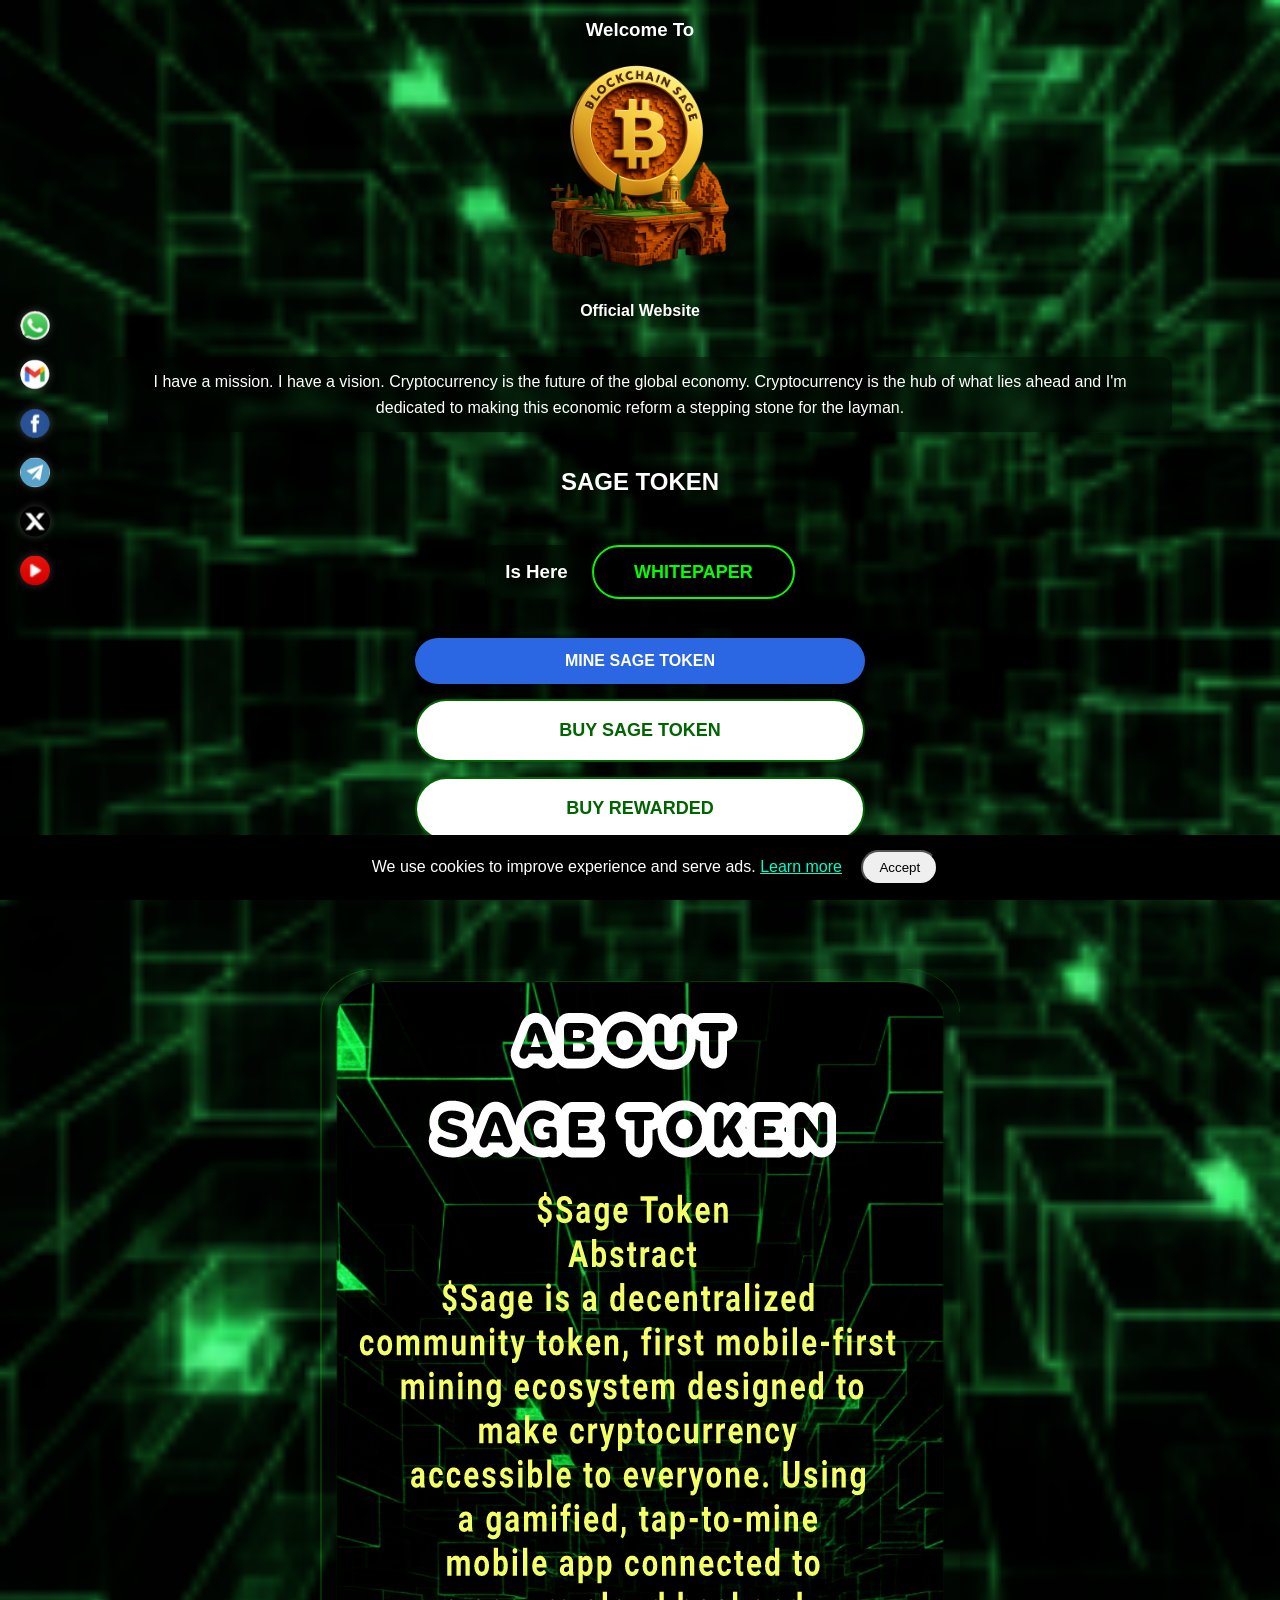
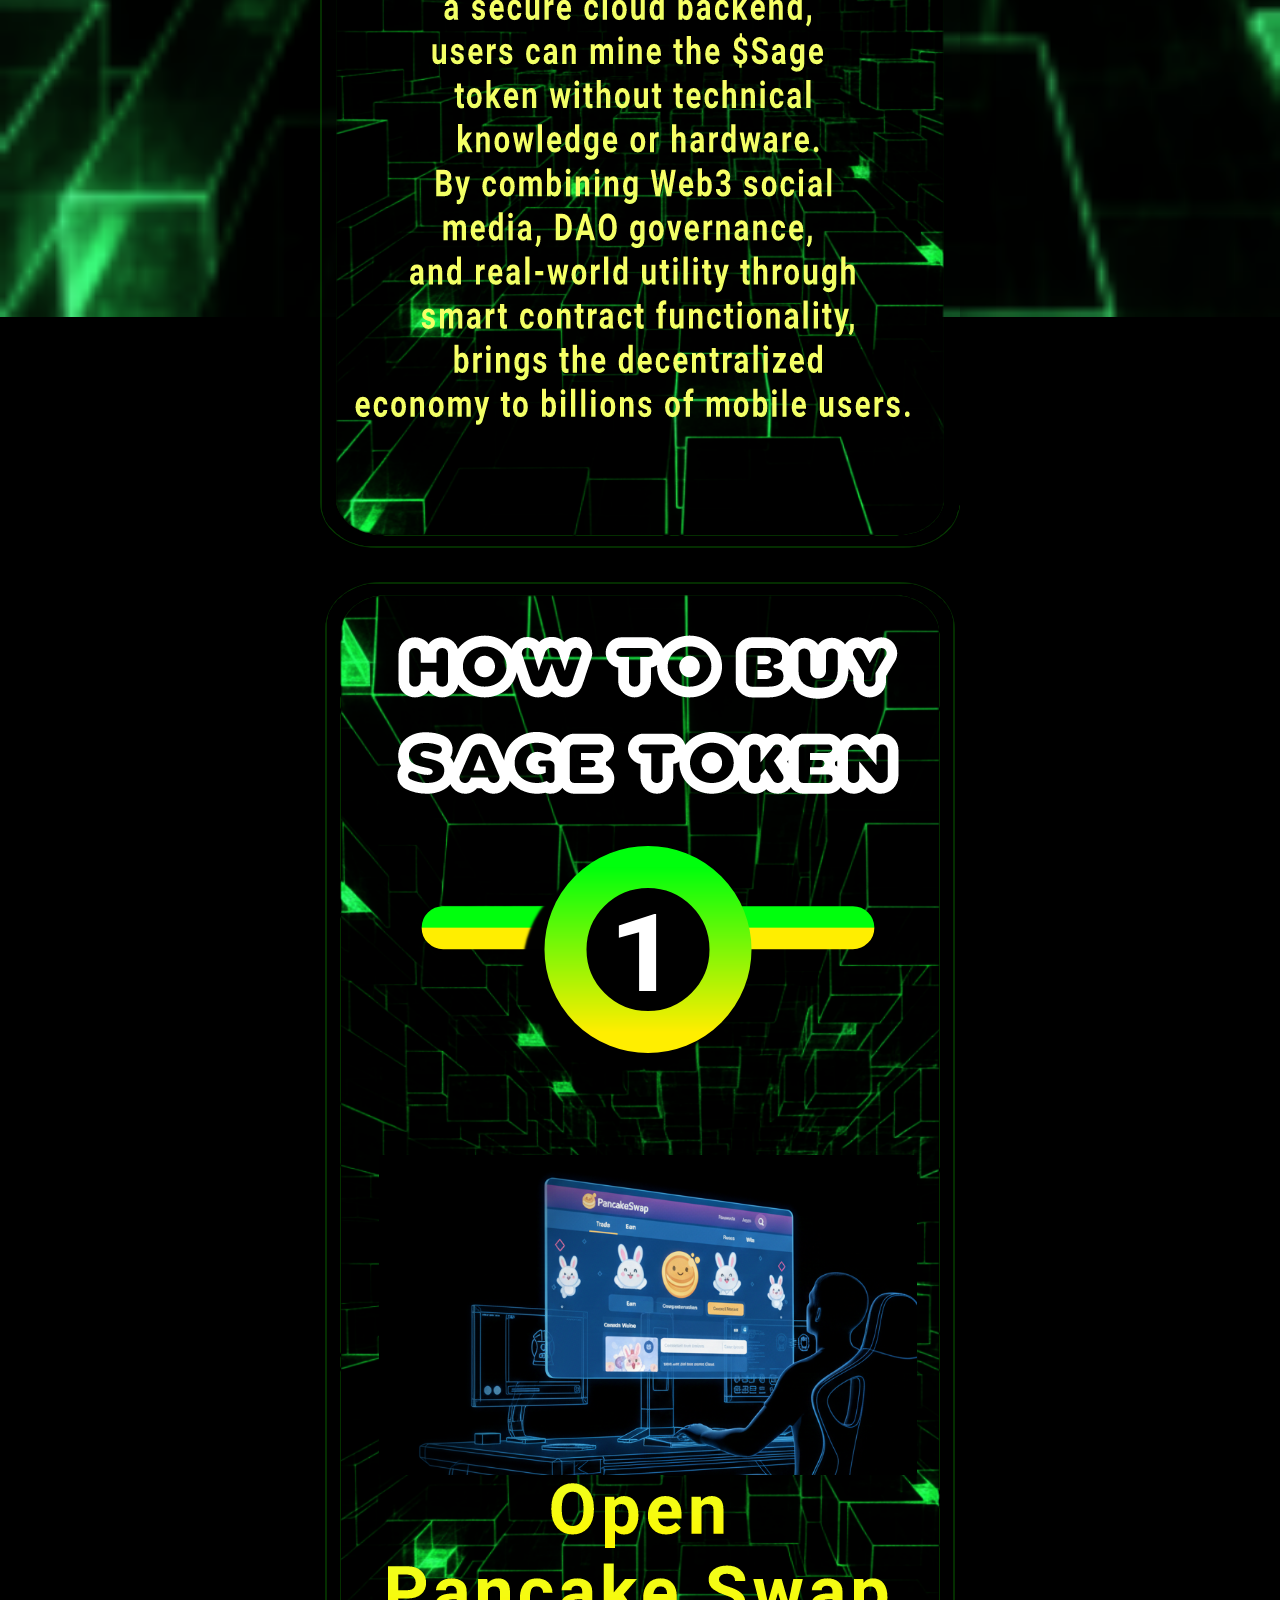
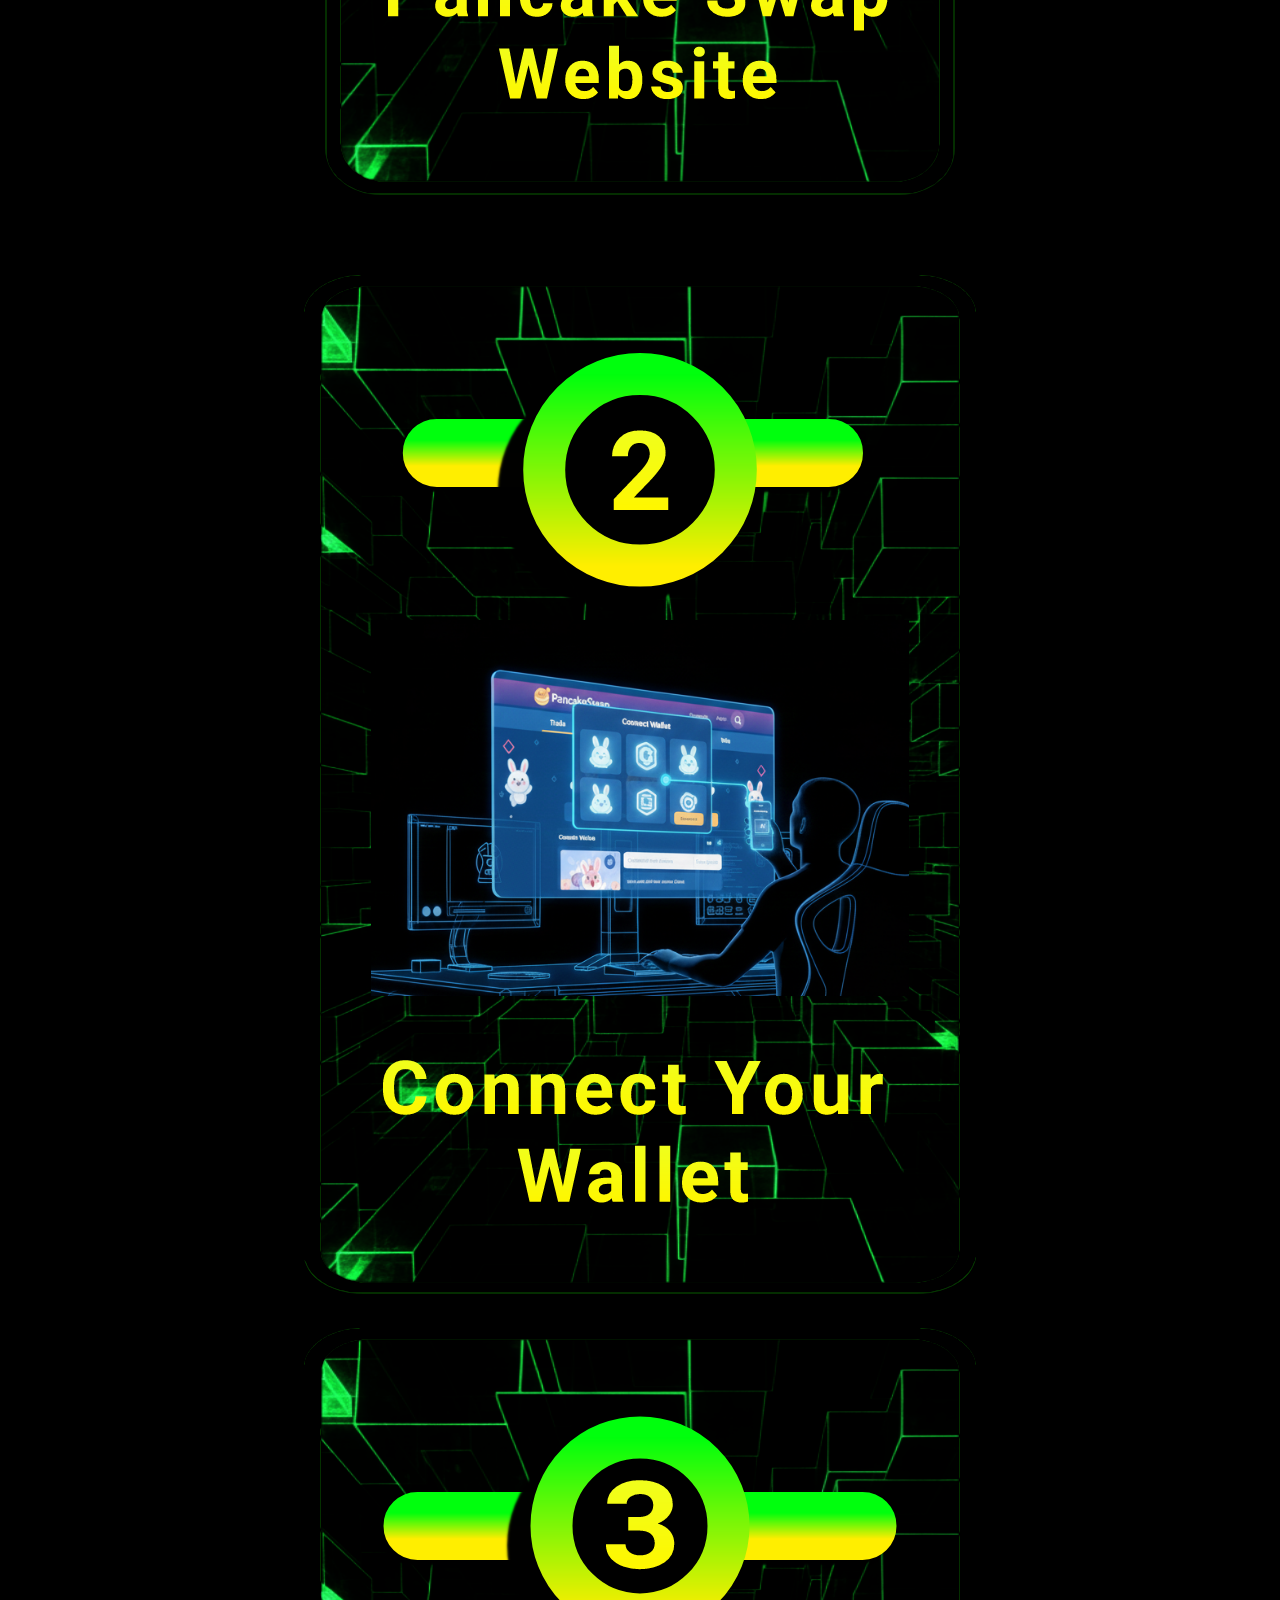
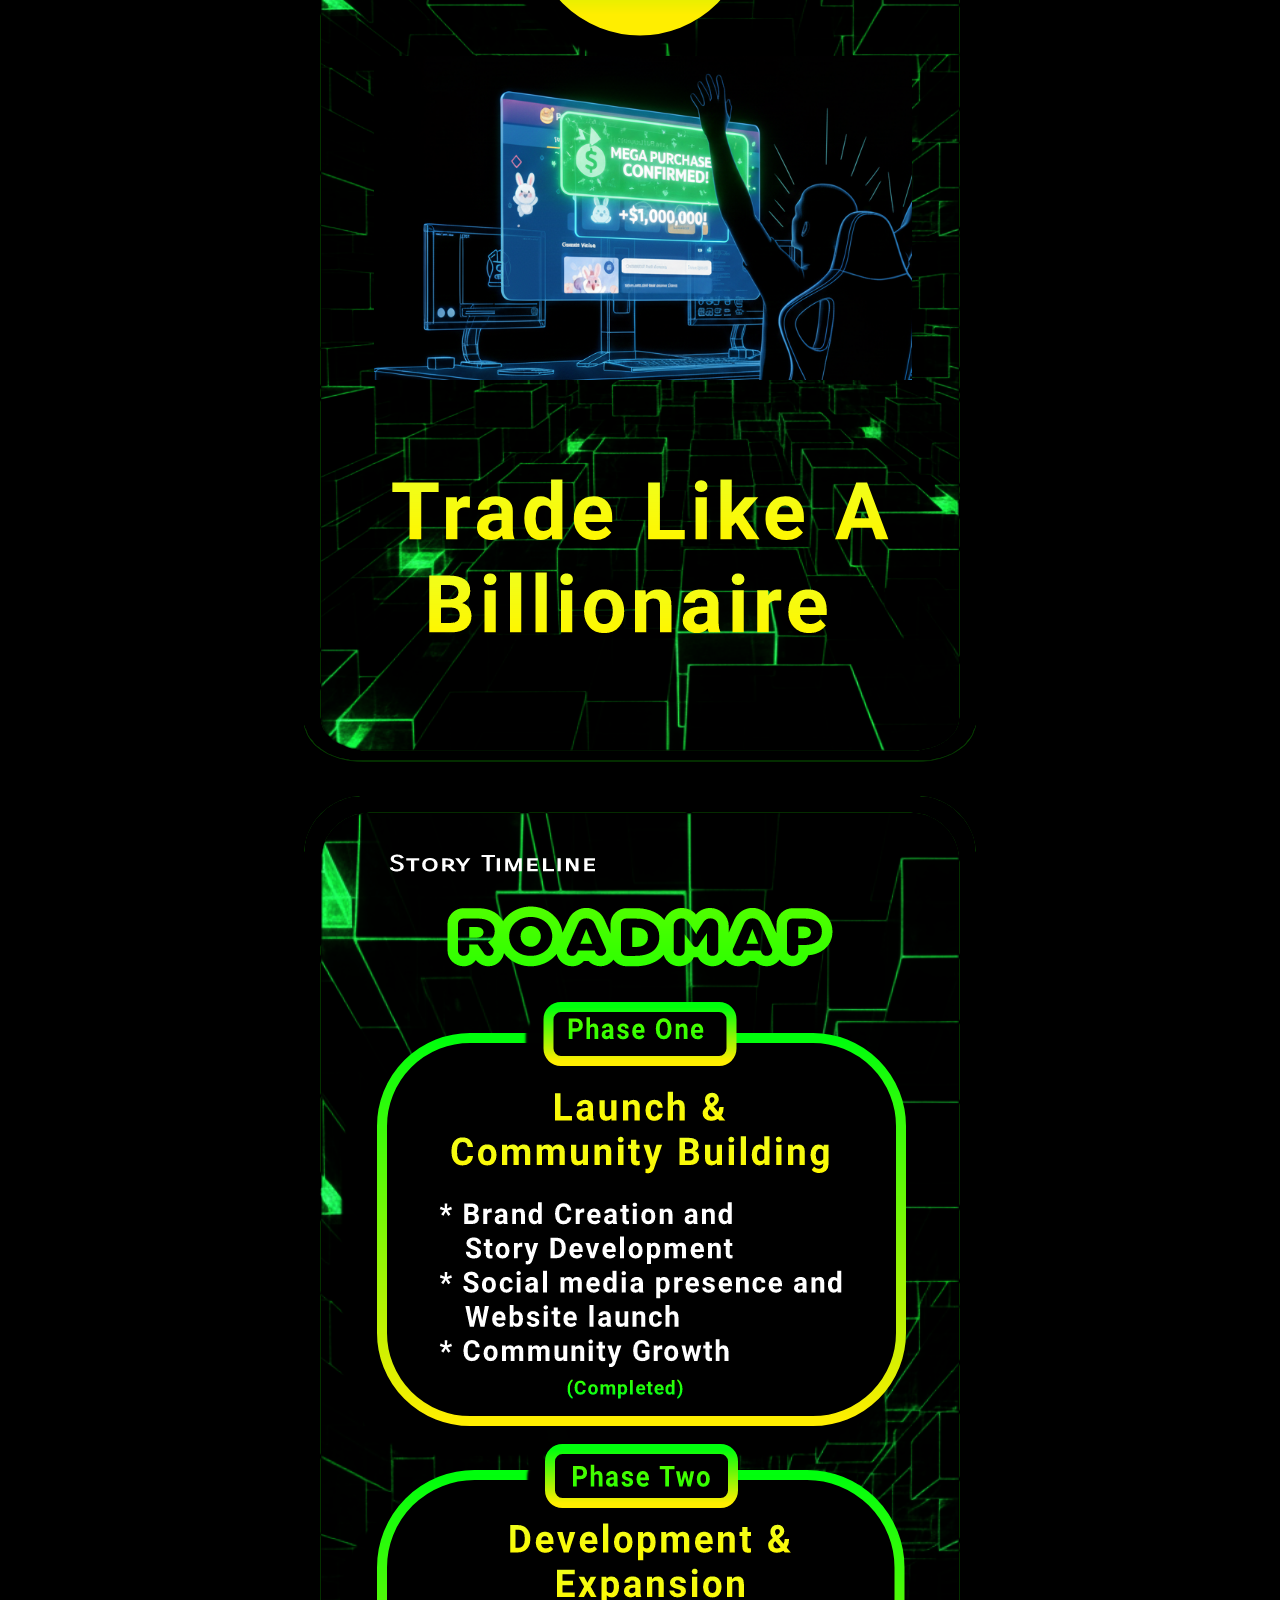
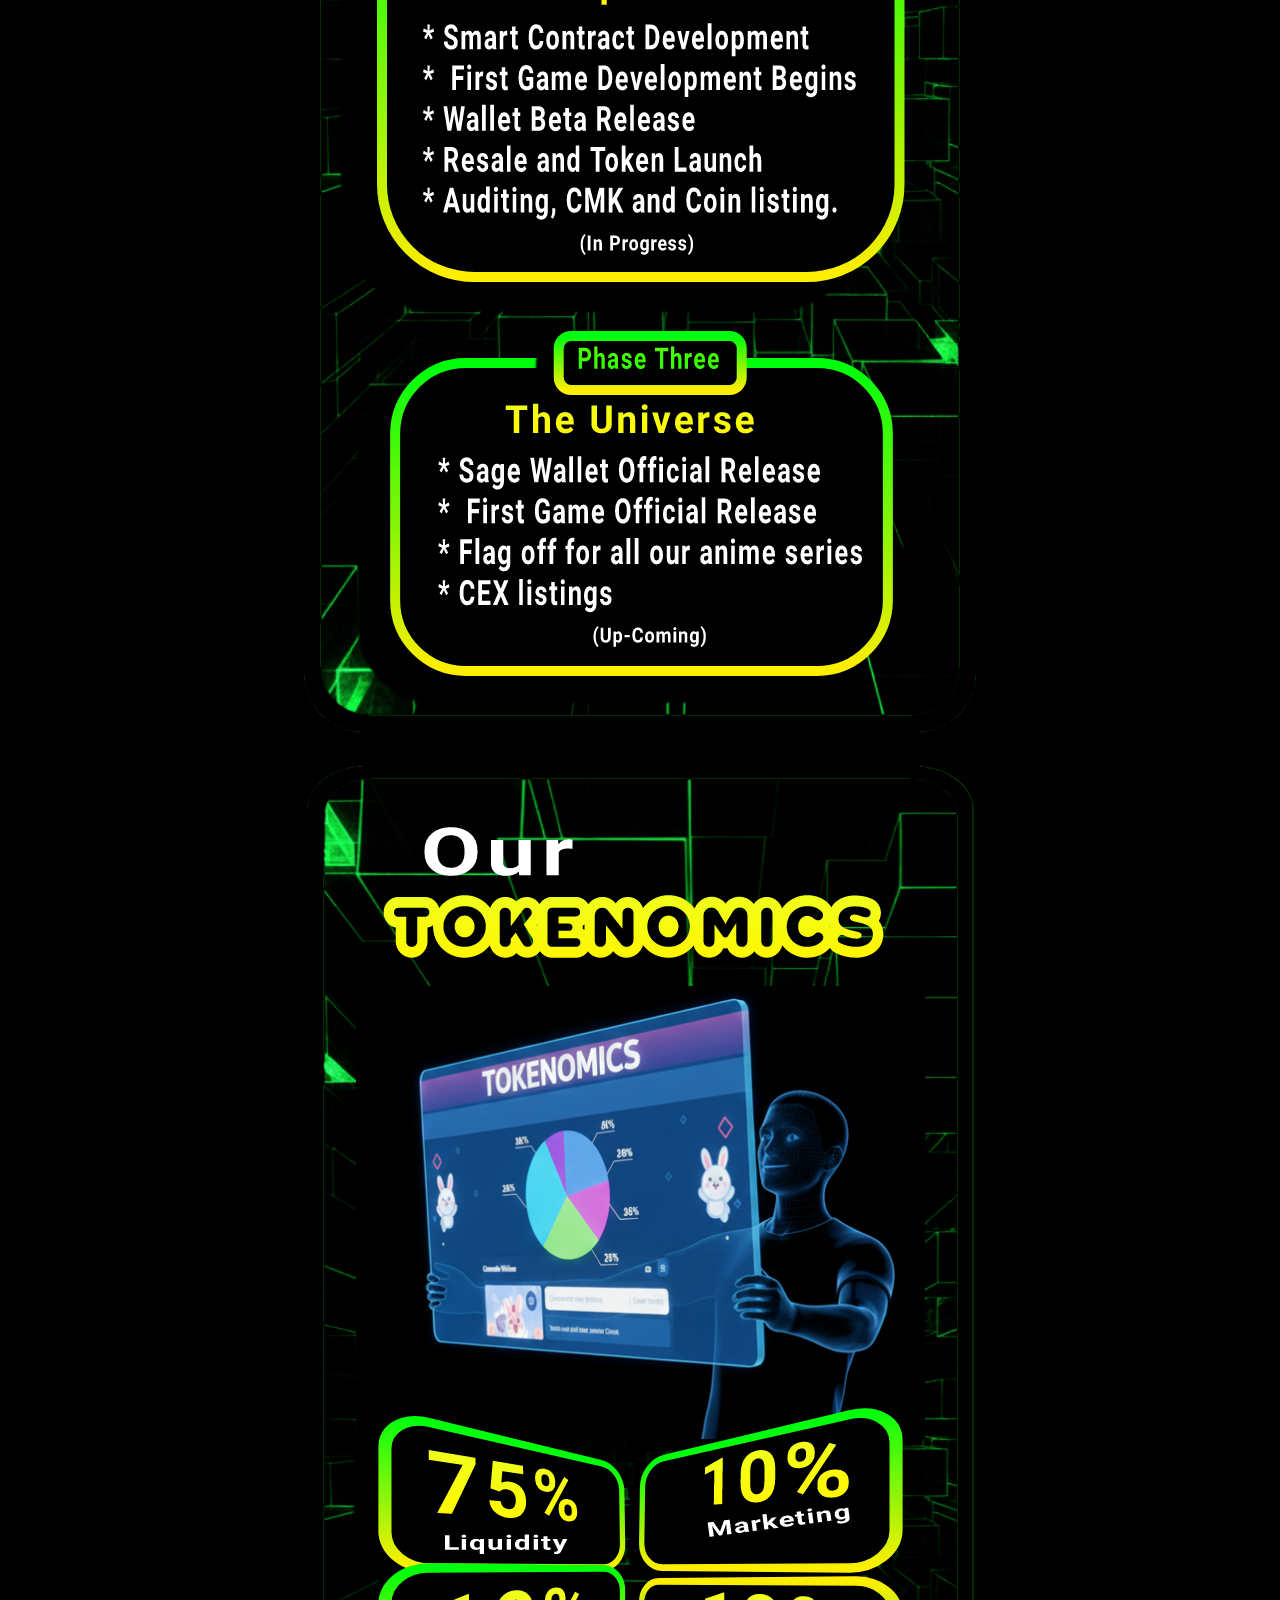
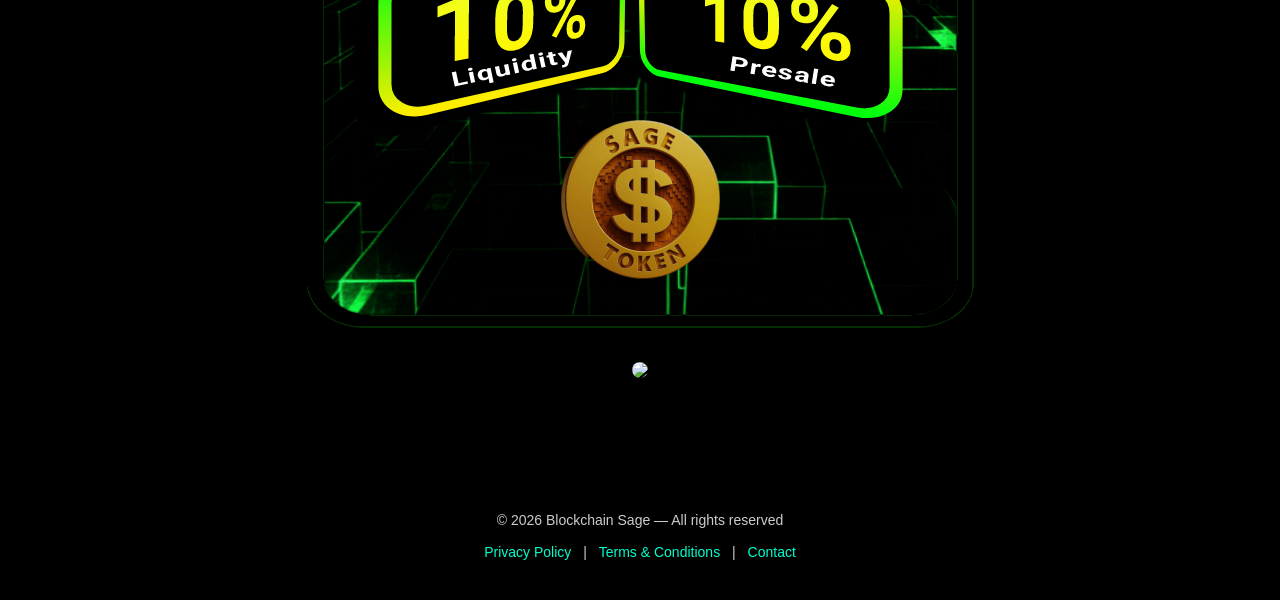
==== commit bc412cc2: "Add 'View Live Crypto Market' button and styles Added a button to view the live crypto market with s" ====
--- a/index.html
+++ b/index.html
@@ -228,6 +228,26 @@
          class="buy-sage-btn-full" target="_blank">
          BUY REWARDED
       </a>
+<button onclick="window.location.href='market.html'" class="market-btn">
+    📊 View Live Crypto Market
+</button>
+
+<style>
+.market-btn {
+    padding: 12px 20px;
+    background: #0ea5e9;
+    color: white;
+    border: none;
+    border-radius: 10px;
+    font-size: 16px;
+    cursor: pointer;
+    transition: 0.3s ease;
+}
+
+.market-btn:hover {
+    background: #0284c7;
+}
+</style>
     </div>
   </div>
 
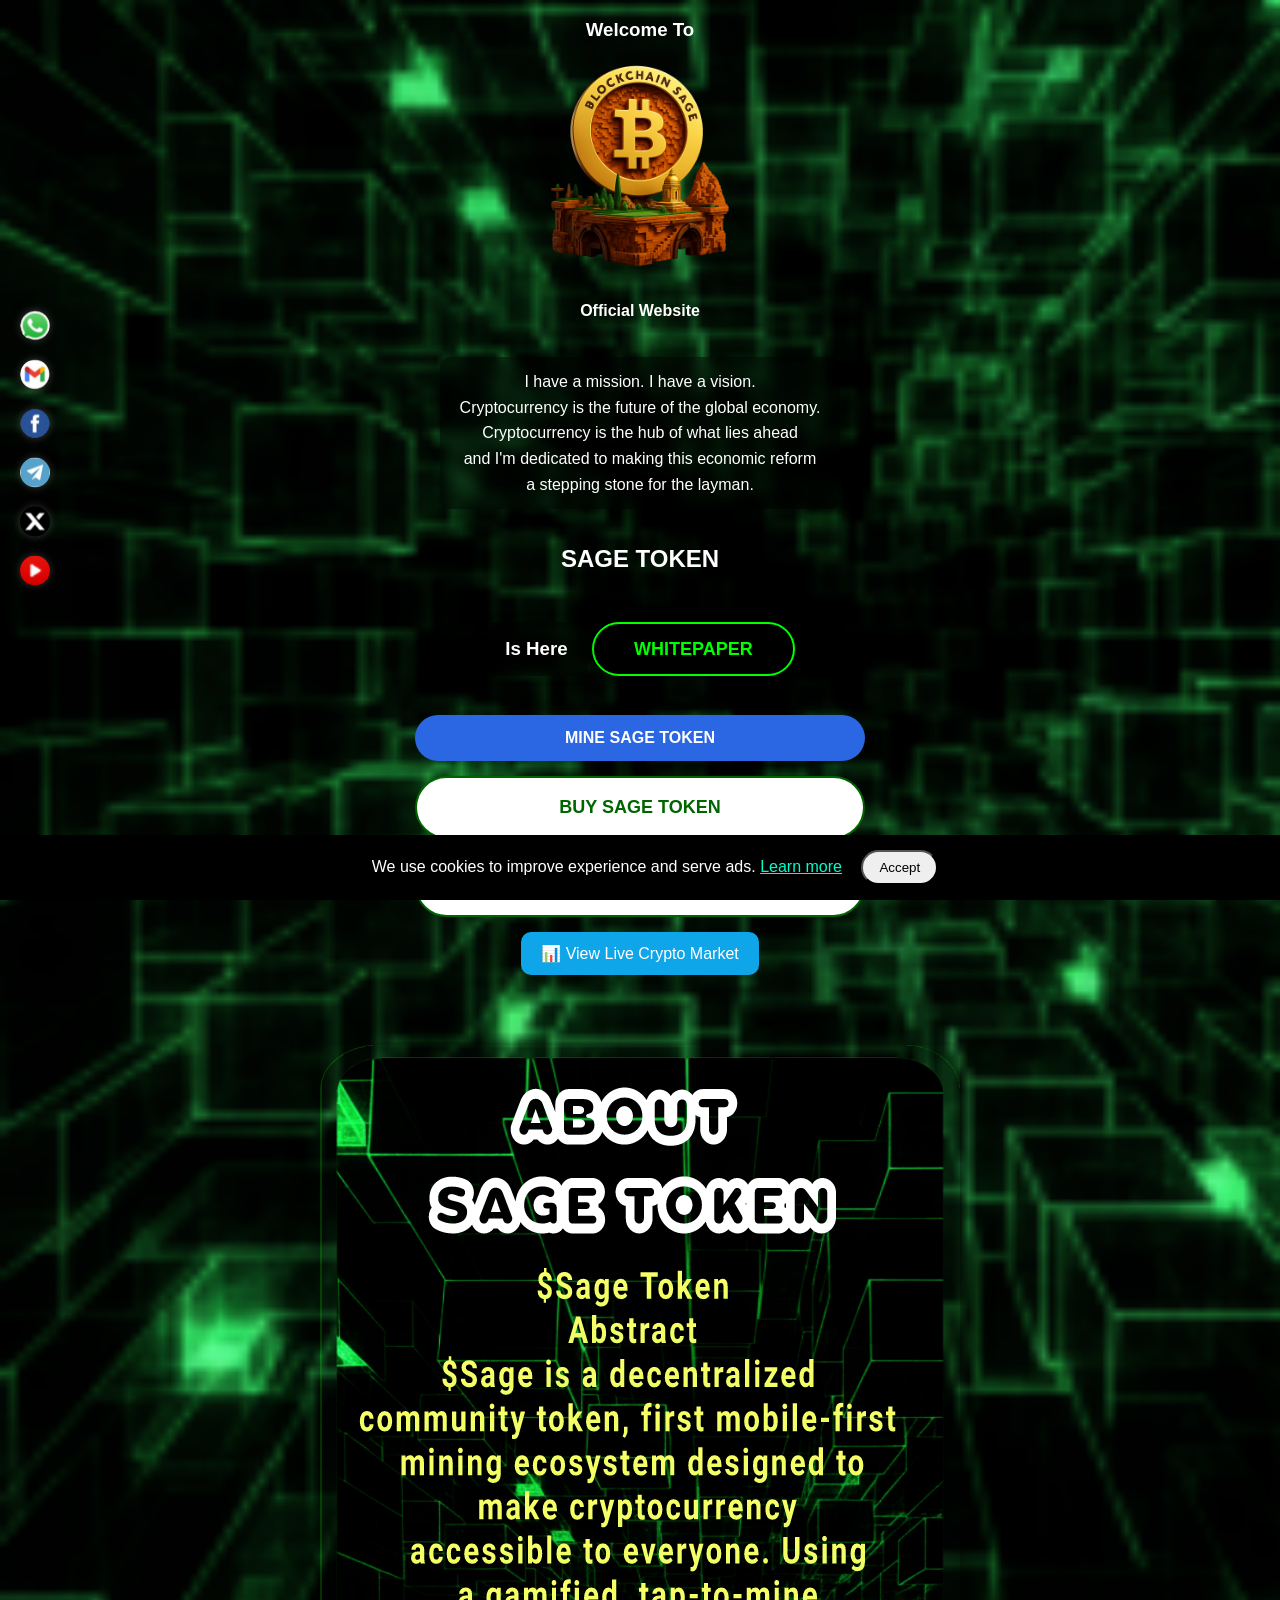
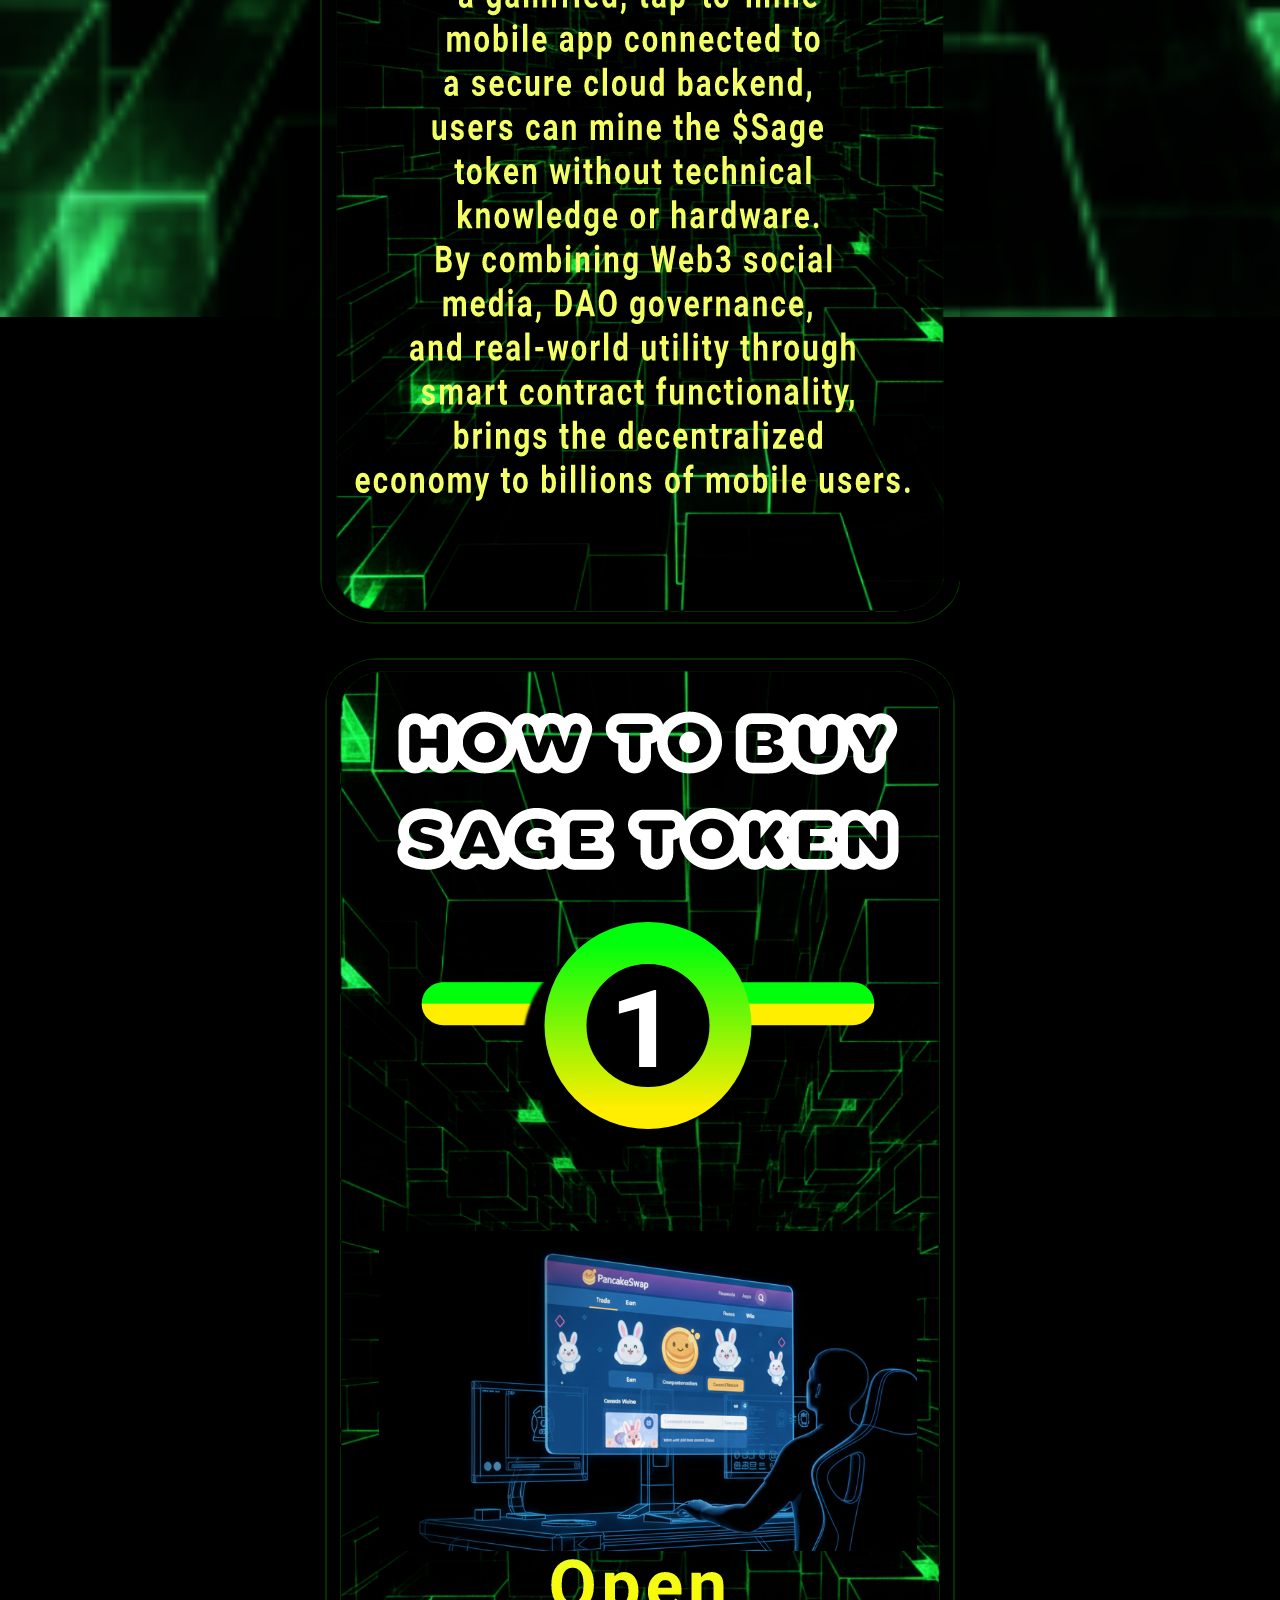
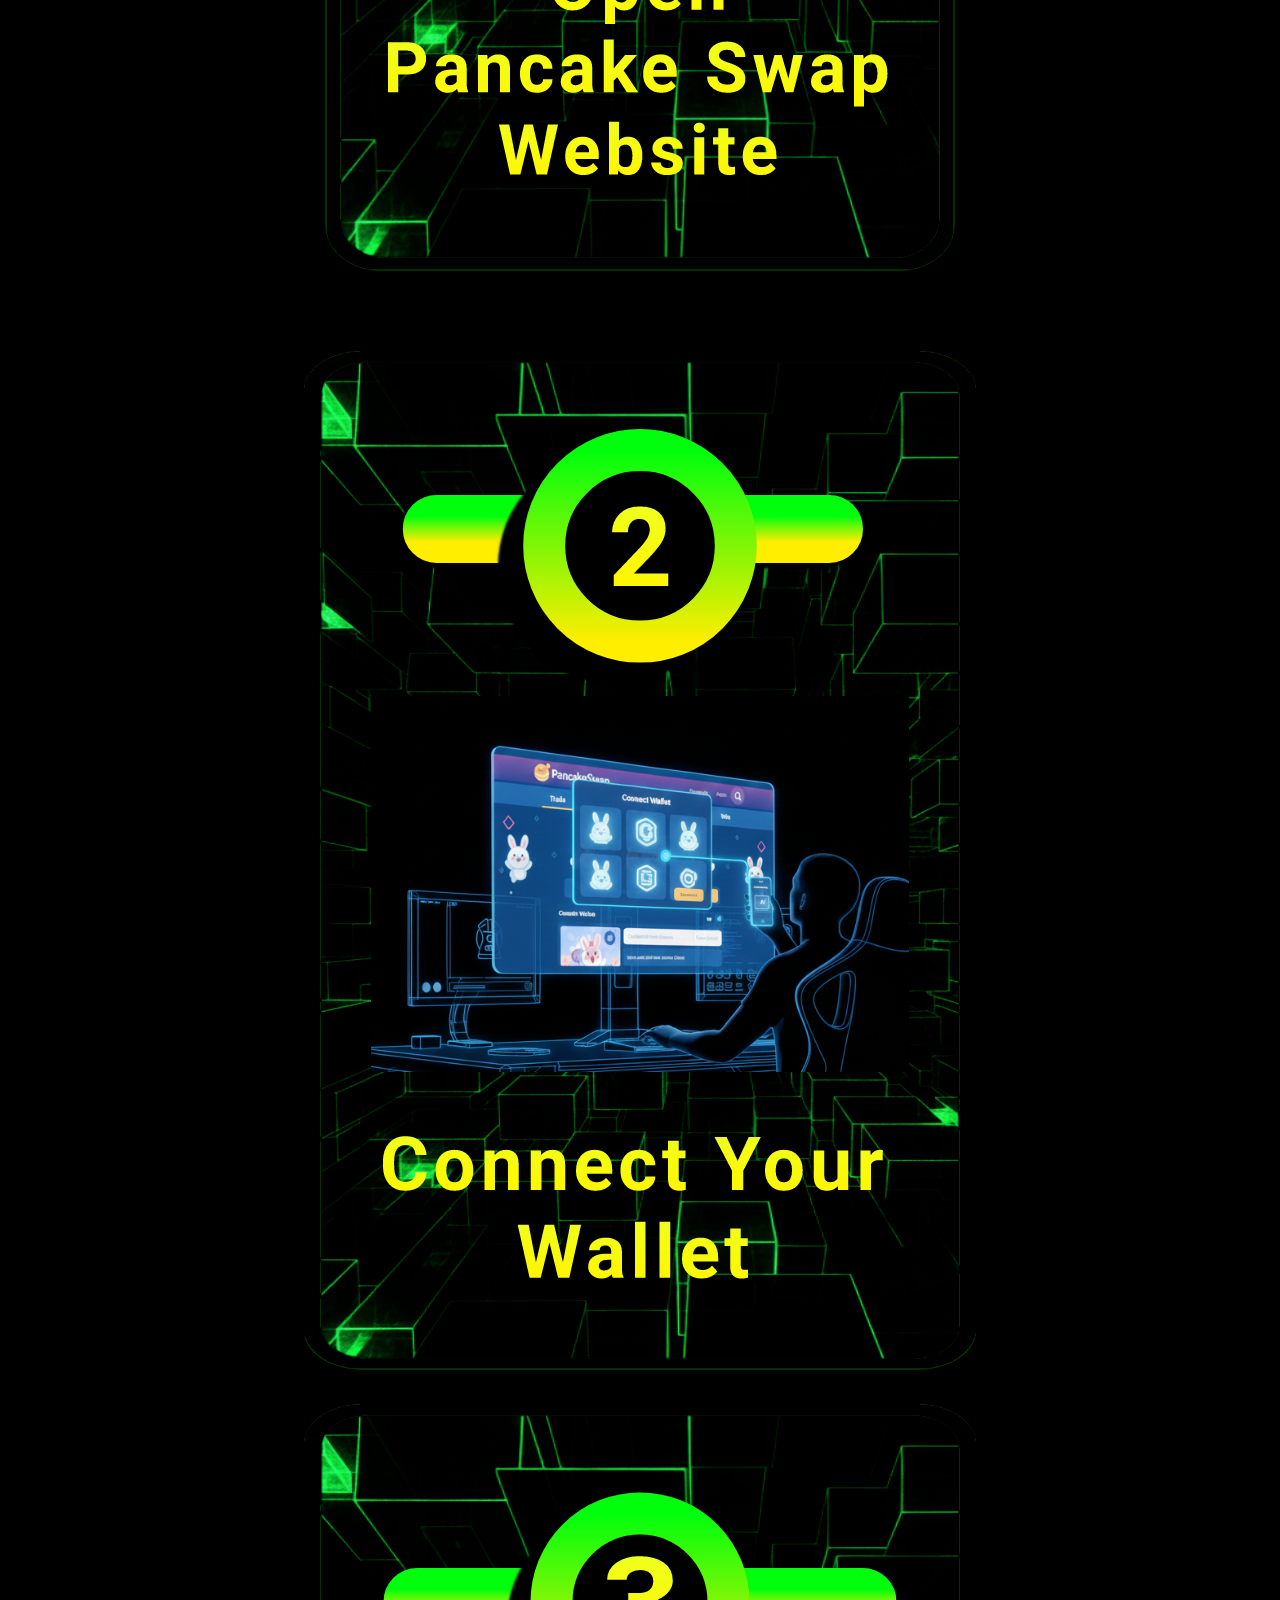
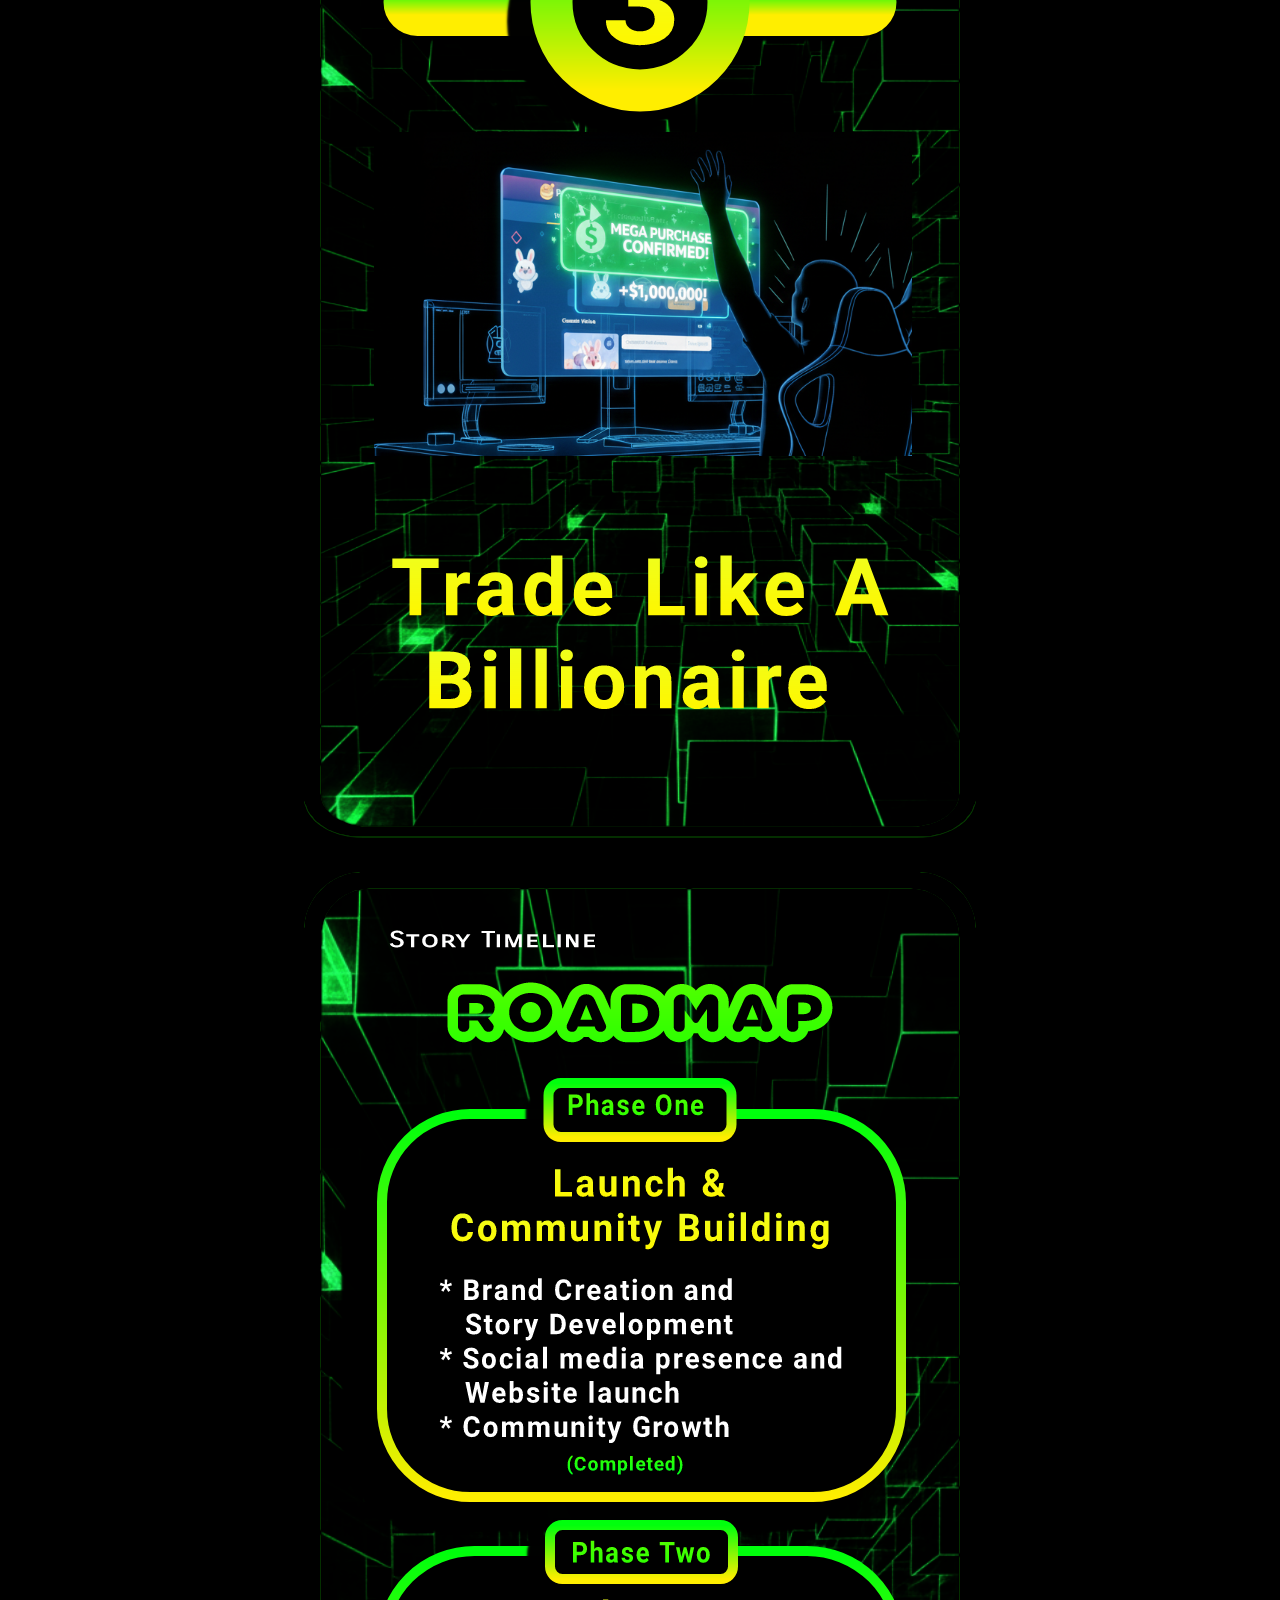
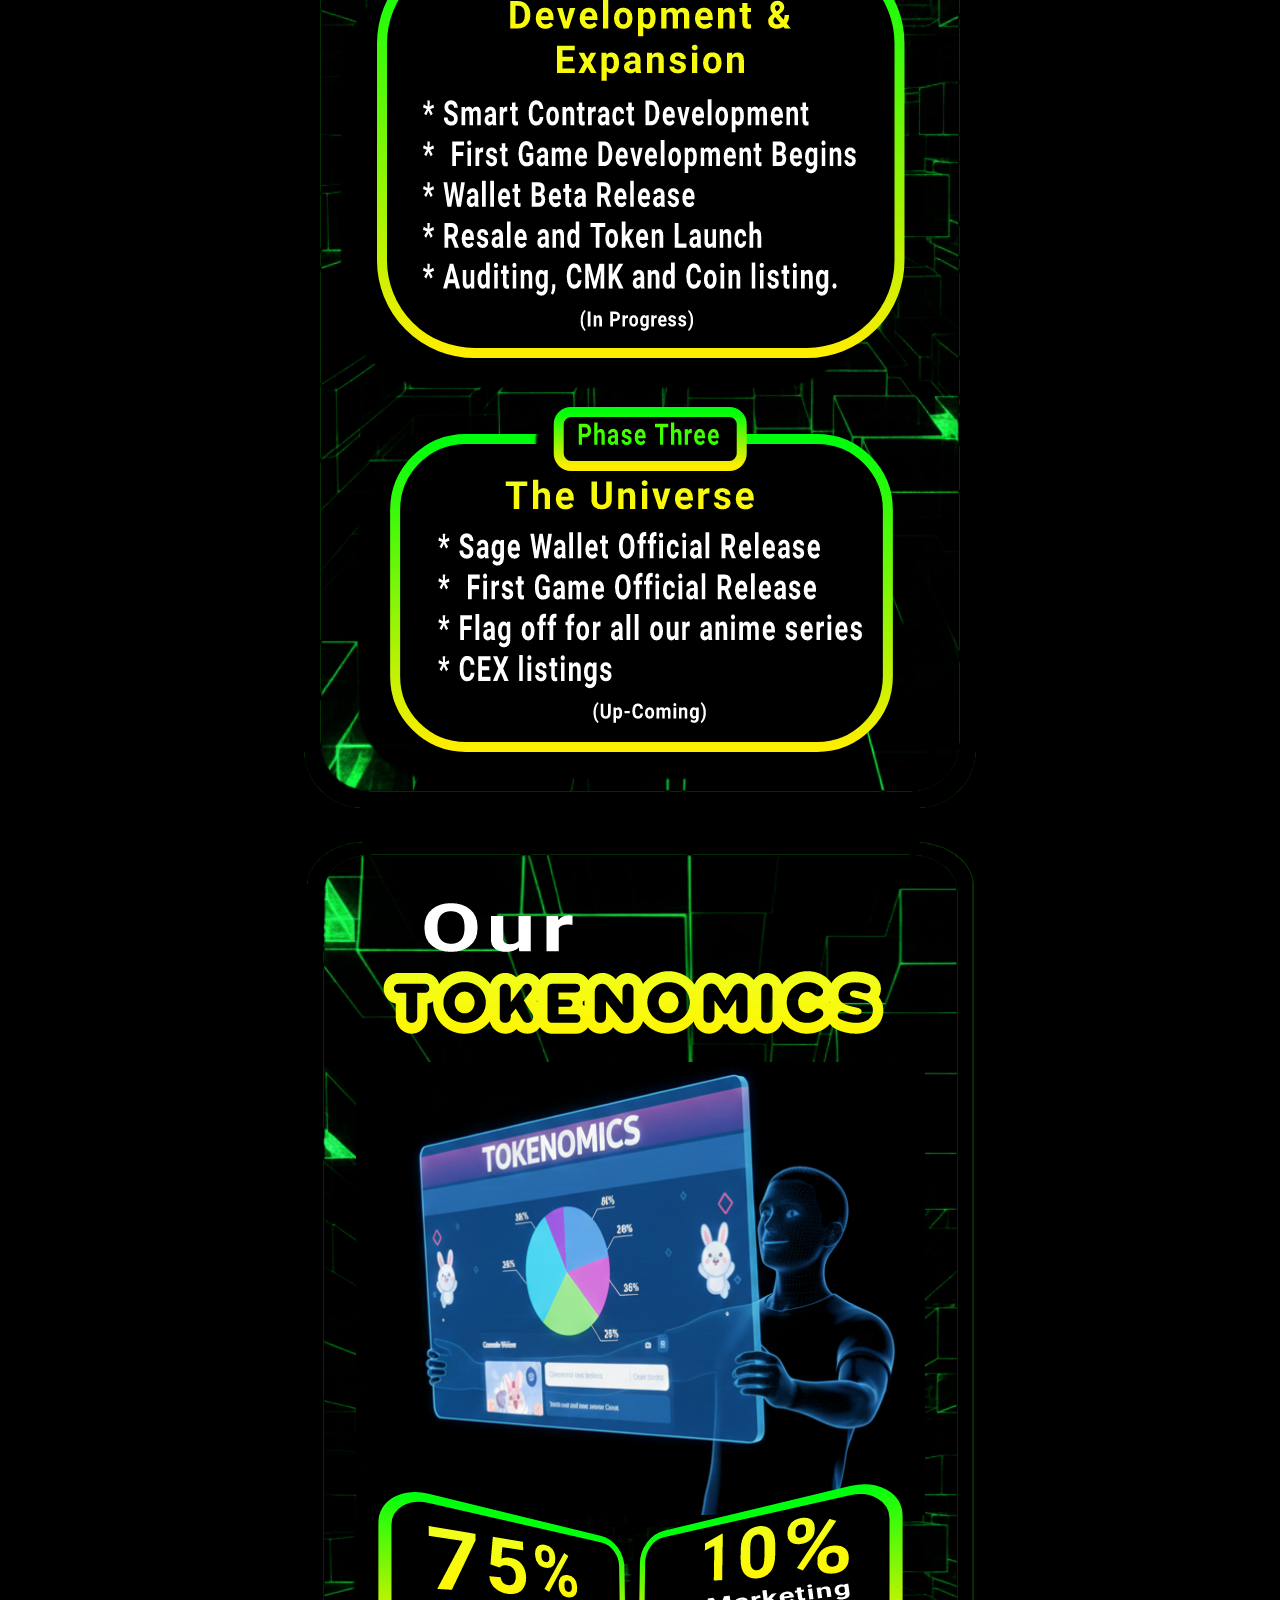
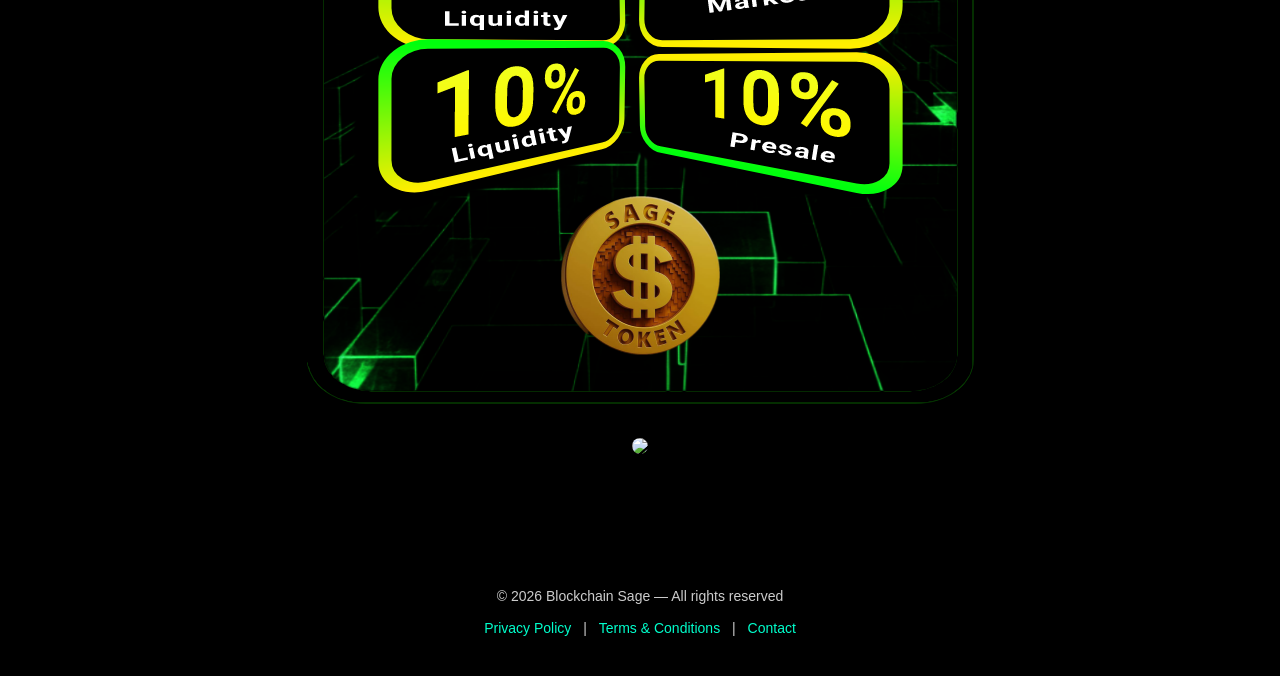
==== commit e2724f9c: "Revise mission statement in index.html Updated the mission statement for clarity and formatting." ====
--- a/index.html
+++ b/index.html
@@ -205,8 +205,8 @@
 
 <section class="main-content">
   <p>
-    I have a mission. I have a vision. Cryptocurrency is the future of the global economy.
-    Cryptocurrency is the hub of what lies ahead and I'm dedicated to making this economic reform
+    I have a mission. I have a vision.<br> Cryptocurrency is the future of the global economy.<br>
+    Cryptocurrency is the hub of what lies ahead <br>and I'm dedicated to making this economic reform<br>
     a stepping stone for the layman.
   </p>
 
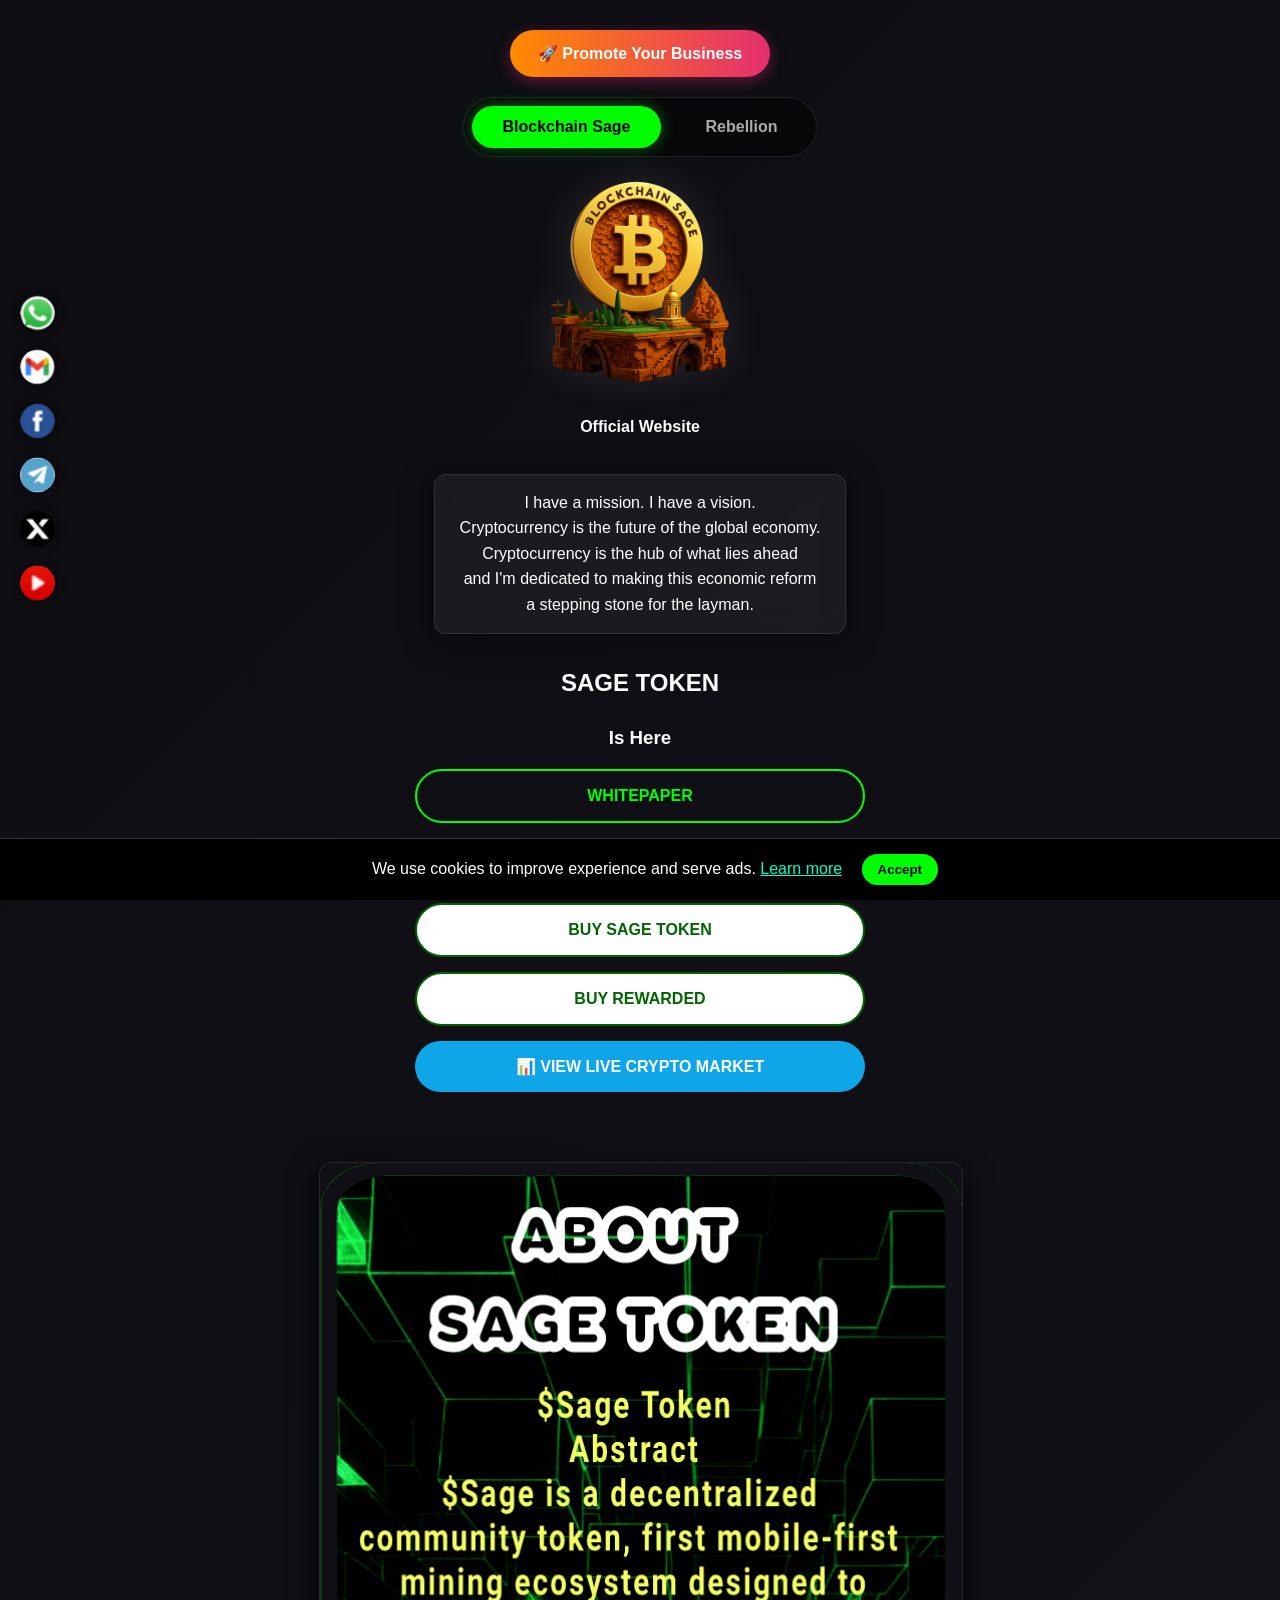
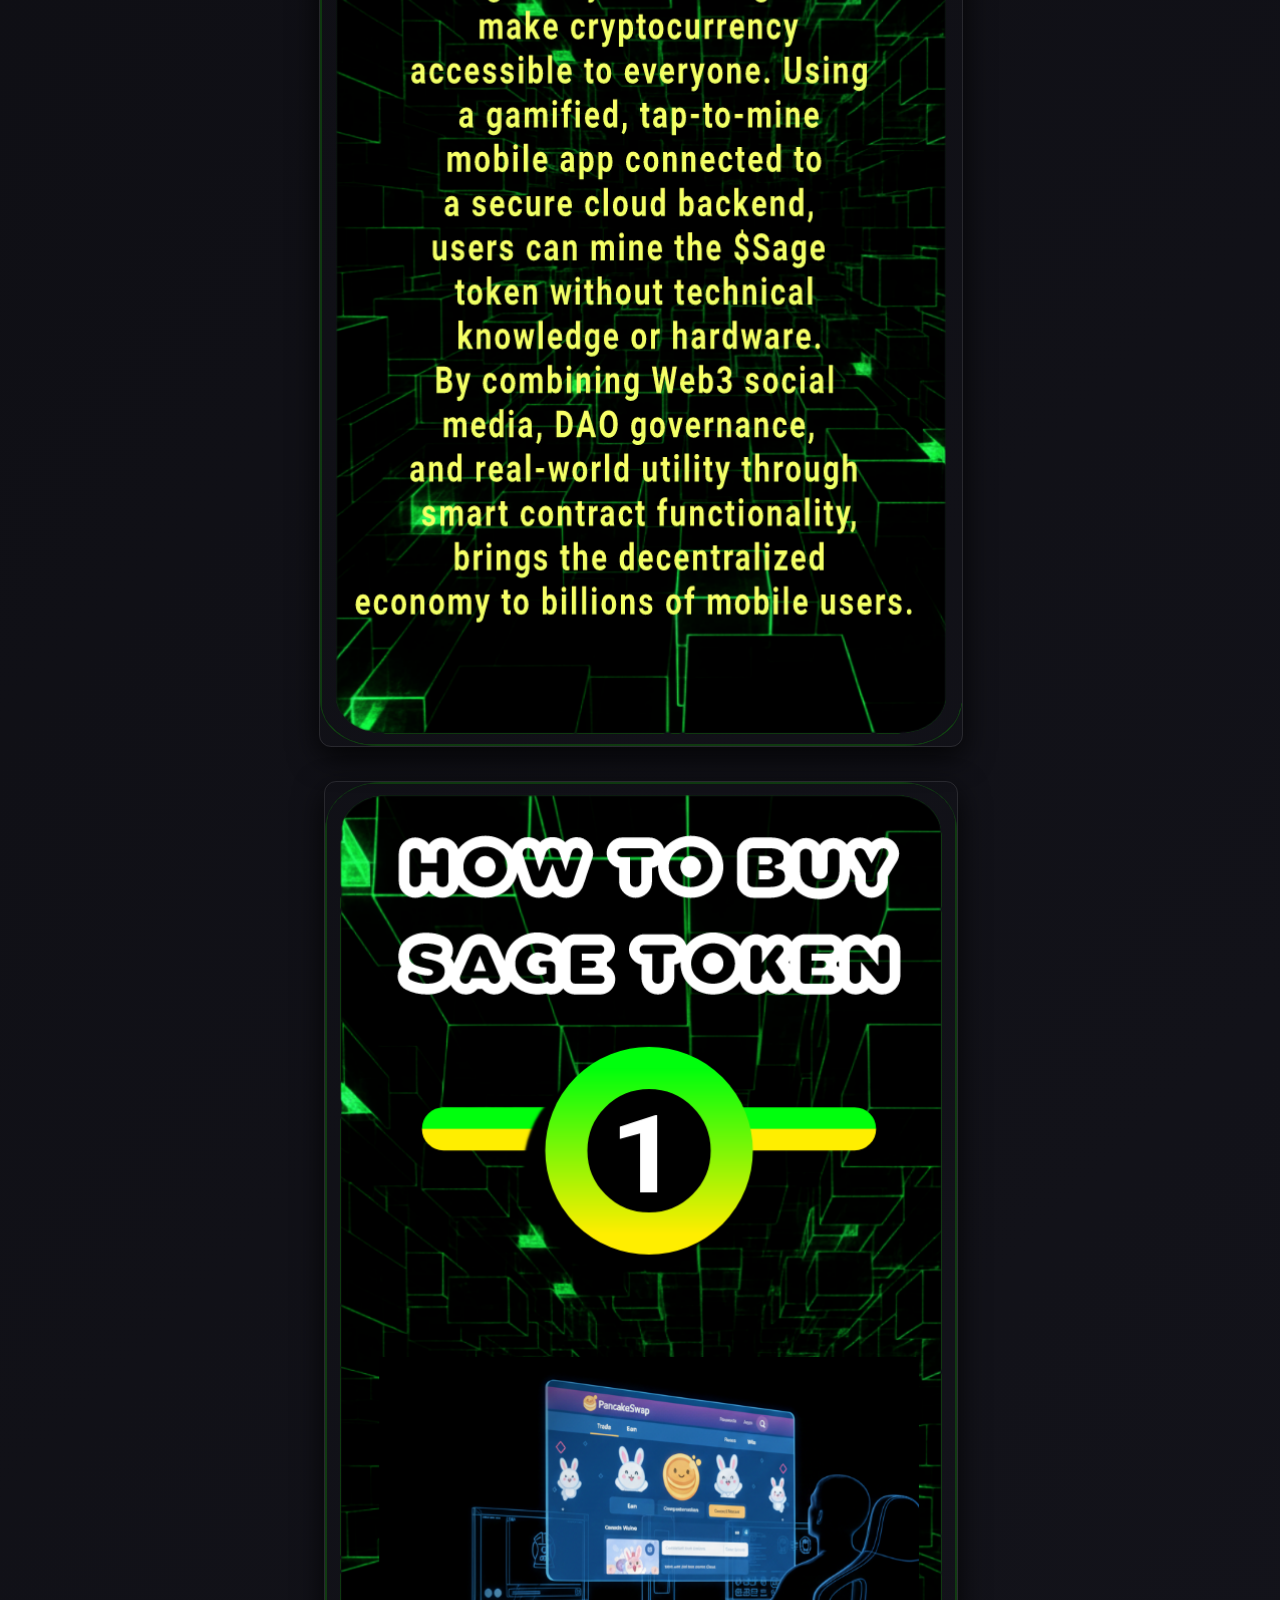
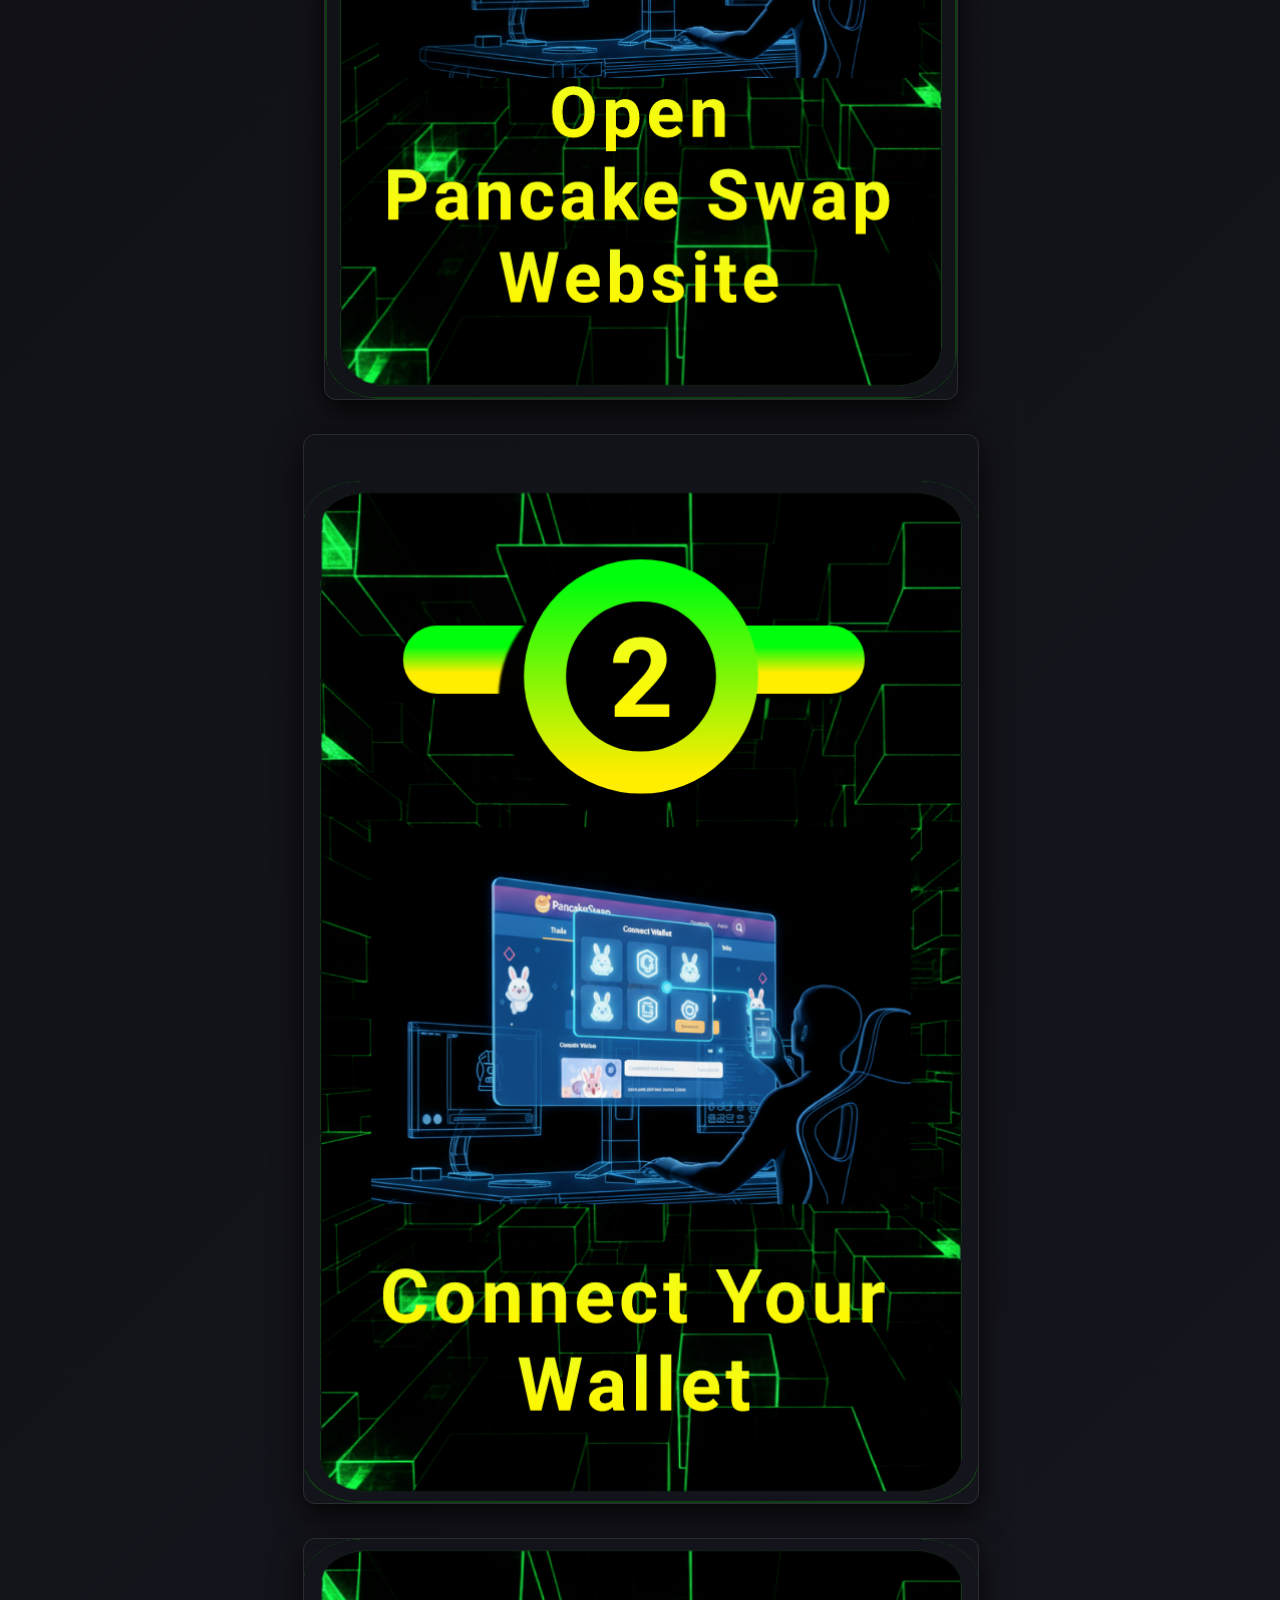
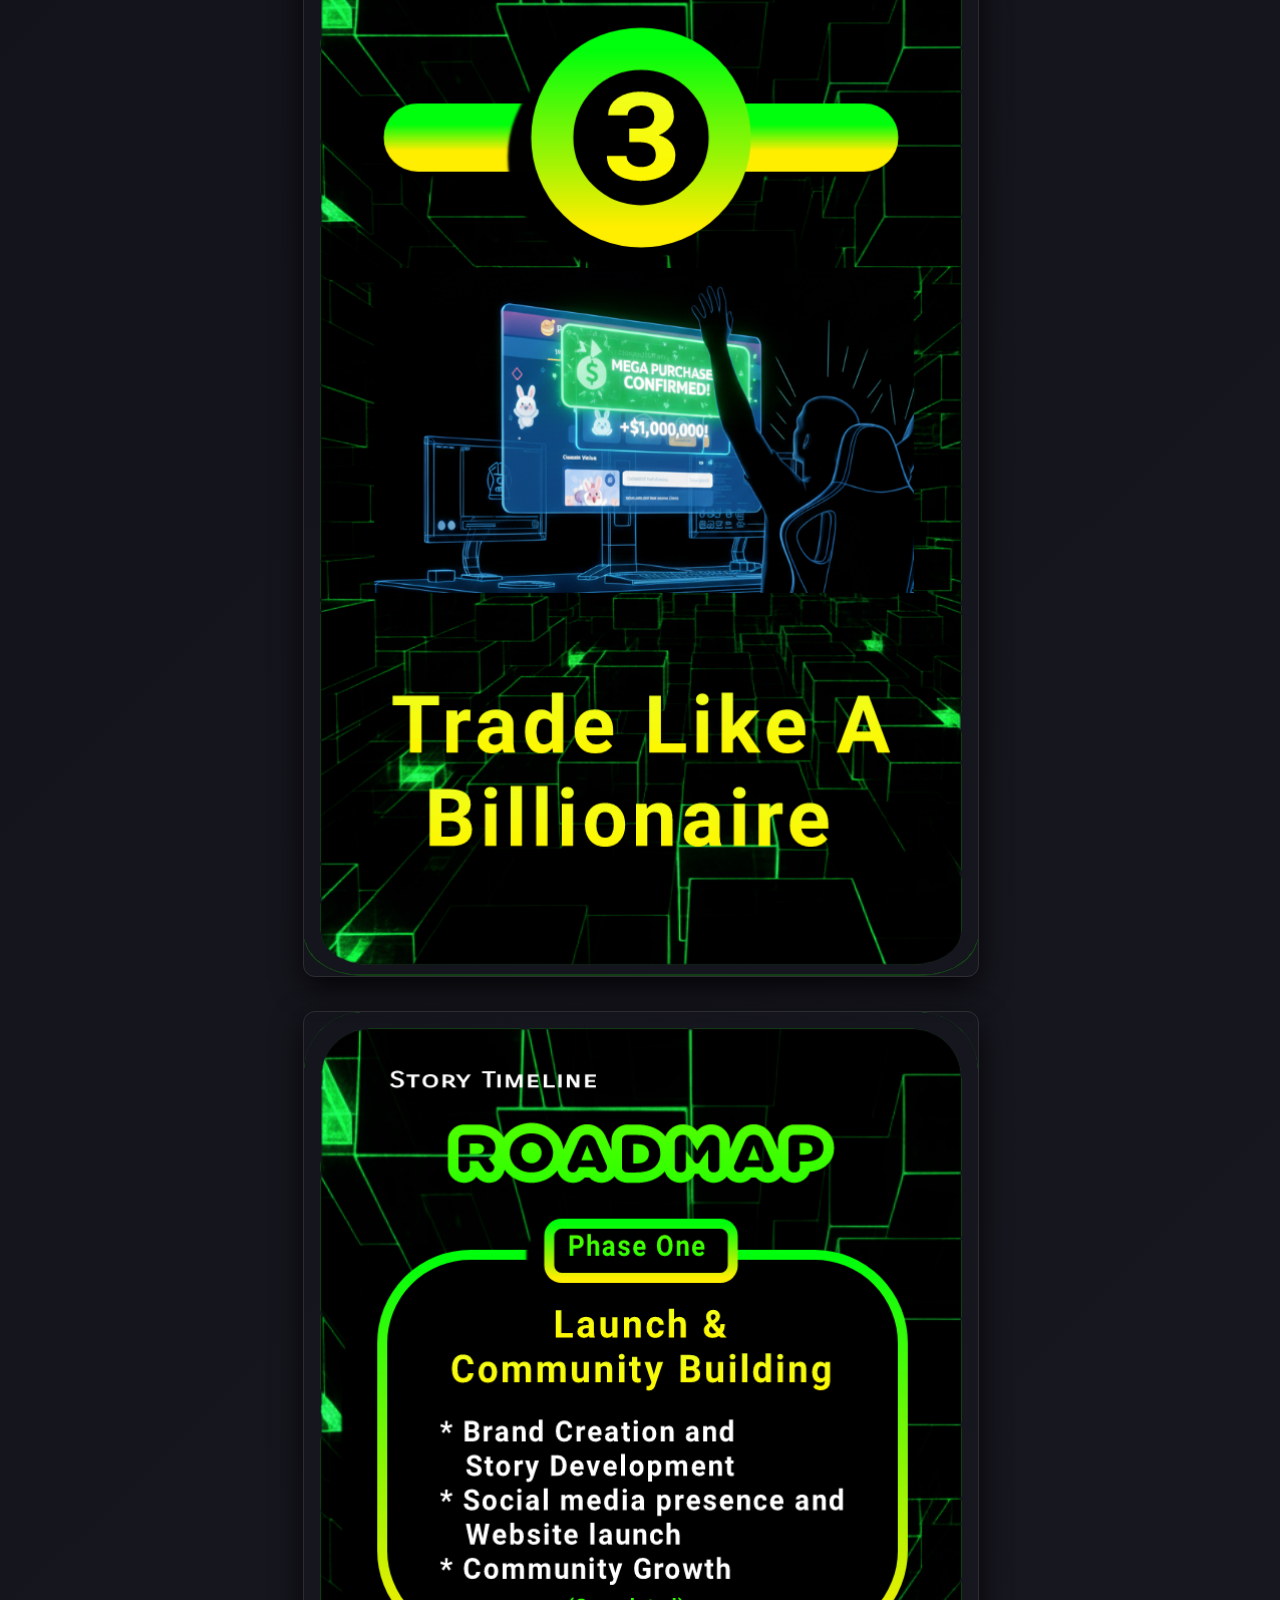
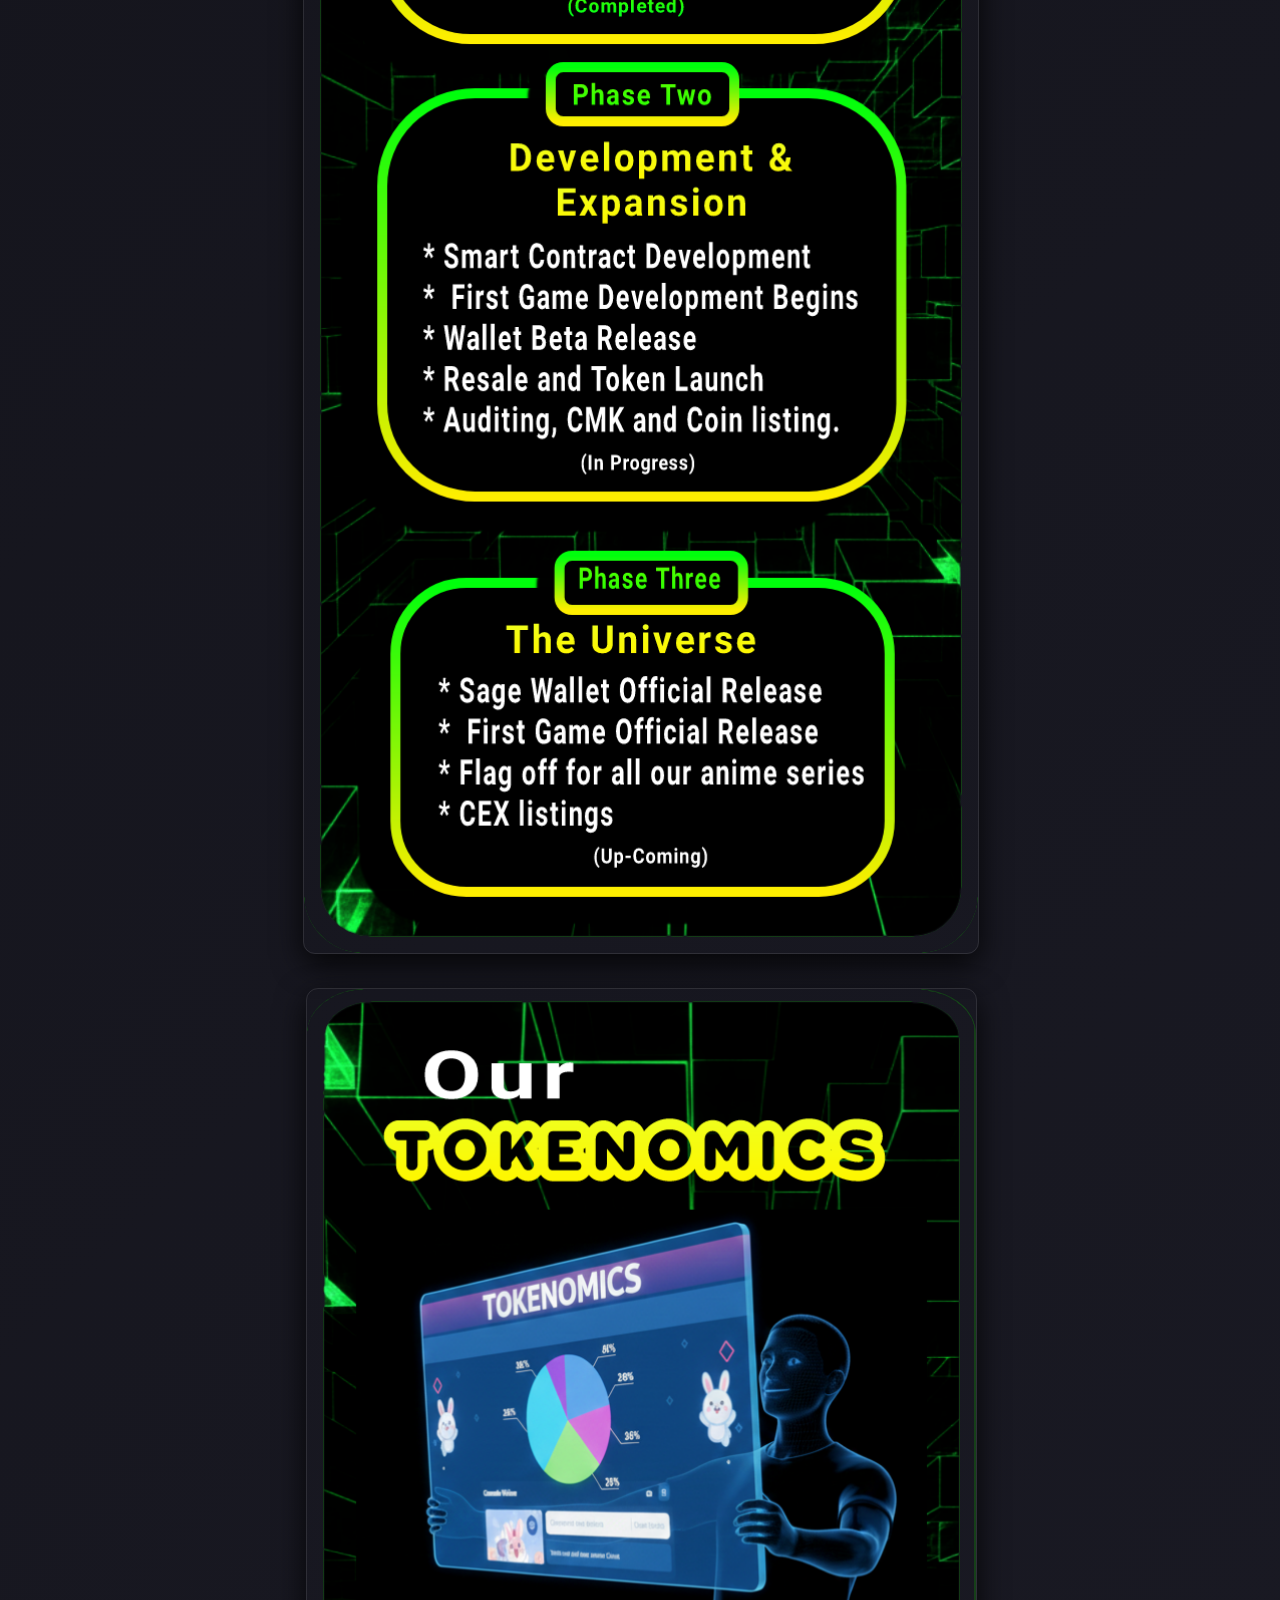
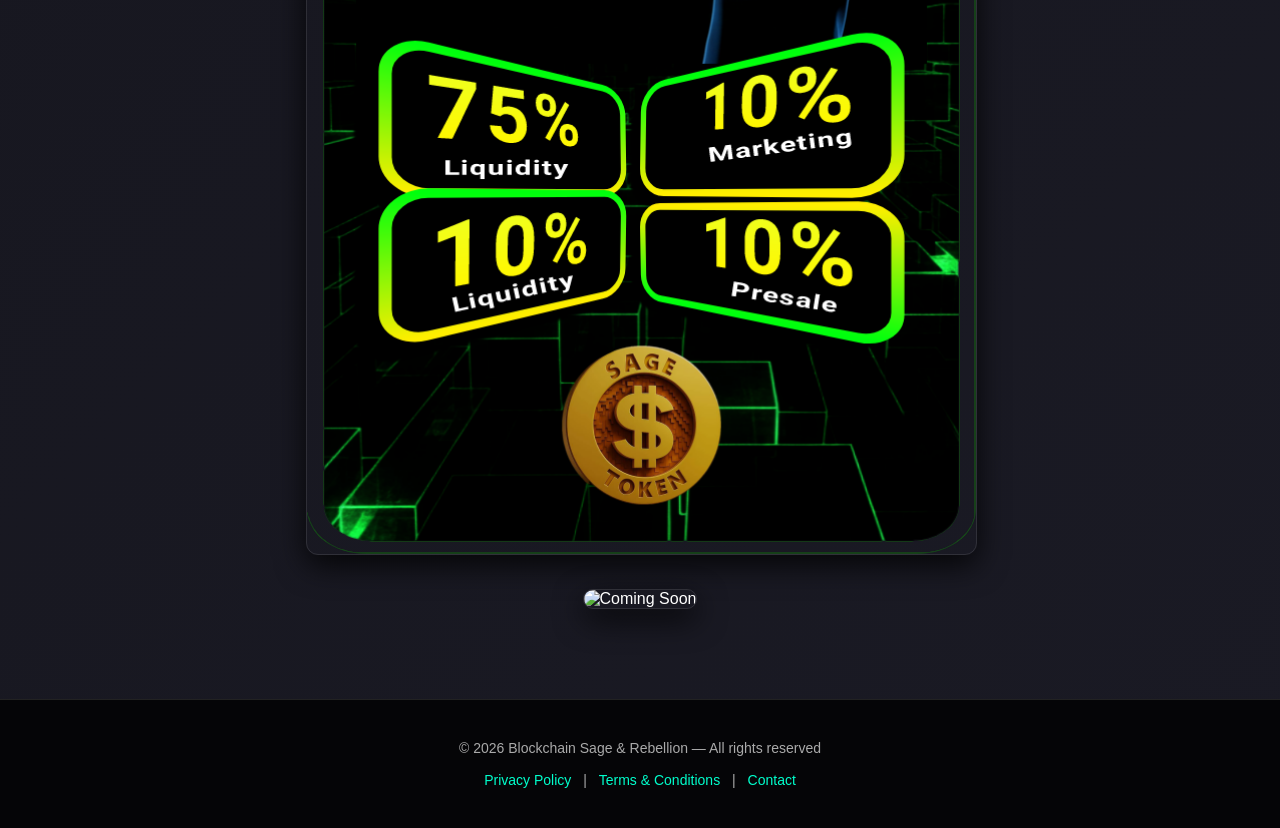
==== commit 8b5013c8: "Enhance layout and update title in index.html Updated title and styles in index.html, added new butt" ====
--- a/index.html
+++ b/index.html
@@ -4,23 +4,33 @@
   <meta charset="UTF-8" />
   <meta name="viewport" content="width=device-width, initial-scale=1.0" />
   <link rel="icon" type="image/png" href="favicon.png">
-  <title>Blockchain Sage</title>
+  <title>Blockchain Sage & Rebellion</title>
 
   <style>
+    :root {
+      --primary-green: #00FF00;
+      --primary-dark-green: #006400;
+      --primary-blue: #2b67e2;
+      --dark-bg: #111111;
+      --glass-bg: rgba(255, 255, 255, 0.05);
+    }
+
     body {
       margin: 0;
-      background: black url('images/pagecover.jpg') center/cover no-repeat fixed;
-      color: white;
-      font-family: Arial, sans-serif;
+      background: linear-gradient(135deg, #0d0d12 0%, #1a1a24 100%);
+      color: white;
+      font-family: 'Segoe UI', Tahoma, Geneva, Verdana, sans-serif;
       text-align: center;
       overflow-x: hidden;
-    }
-
+      min-height: 100vh;
+    }
+
+    /* Animation Classes */
     h1, h2, h3, h4, p, img, section, nav, footer,
-    .gallery-item, .blue-btn, .whitepaper-btn, .buy-sage-btn-full {
+    .gallery-item, .blue-btn, .whitepaper-btn, .buy-sage-btn-full, .promote-btn {
       opacity: 0;
       transform: translateY(20px);
-      transition: all 1s ease-in-out;
+      transition: all 0.8s ease-in-out;
     }
 
     .visible {
@@ -28,17 +38,69 @@
       transform: translateY(0) !important;
     }
 
-    p, .main-content h3 {
-      background: rgba(0, 0, 0, 0.45);
-      border-radius: 10px;
-      padding: 12px 20px;
+    p, .glass-panel {
+      background: var(--glass-bg);
+      border-radius: 12px;
+      padding: 15px 25px;
       display: inline-block;
       line-height: 1.6;
-      backdrop-filter: blur(6px);
-      box-shadow: 0 0 10px rgba(0, 0, 0, 0.3);
+      backdrop-filter: blur(10px);
+      border: 1px solid rgba(255, 255, 255, 0.1);
+      box-shadow: 0 4px 30px rgba(0, 0, 0, 0.5);
       max-width: 80%;
     }
 
+    /* Header & Navigation Tabs */
+    .top-nav {
+      margin-top: 30px;
+      display: flex;
+      flex-direction: column;
+      align-items: center;
+      gap: 20px;
+    }
+
+    .tab-container {
+      display: flex;
+      gap: 15px;
+      background: rgba(0, 0, 0, 0.5);
+      padding: 8px;
+      border-radius: 50px;
+      border: 1px solid rgba(255, 255, 255, 0.1);
+    }
+
+    .tab-btn {
+      background: transparent;
+      border: none;
+      color: #aaa;
+      padding: 12px 30px;
+      border-radius: 50px;
+      font-size: 16px;
+      font-weight: bold;
+      cursor: pointer;
+      transition: all 0.3s ease;
+    }
+
+    .tab-btn.active {
+      background: var(--primary-green);
+      color: black;
+      box-shadow: 0 0 15px rgba(0, 255, 0, 0.4);
+    }
+
+    .tab-content {
+      display: none;
+      animation: fadeIn 0.5s ease-in-out;
+    }
+
+    .tab-content.active {
+      display: block;
+    }
+
+    @keyframes fadeIn {
+      from { opacity: 0; transform: translateY(10px); }
+      to { opacity: 1; transform: translateY(0); }
+    }
+
+    /* Fixed Social Icons */
     .fixed-icons {
       position: fixed;
       top: 50%;
@@ -51,20 +113,21 @@
     }
 
     .fixed-icons img {
-      width: 30px;
-      height: 30px;
+      width: 35px;
+      height: 35px;
       border-radius: 50%;
-      opacity: 0.6;
+      opacity: 0.7;
       transition: all 0.3s ease;
-      box-shadow: 0 0 8px rgba(255, 255, 255, 0.2);
+      box-shadow: 0 0 10px rgba(0, 0, 0, 0.5);
     }
 
     .fixed-icons img:hover {
-      transform: translateX(8px) scale(1.1);
+      transform: translateX(10px) scale(1.1);
       opacity: 1;
       box-shadow: 0 0 15px rgba(173, 216, 230, 0.8);
     }
 
+    /* Buttons */
     .cta-container {
       margin: 30px auto;
       padding: 0 20px;
@@ -80,71 +143,93 @@
       margin: 20px auto;
     }
 
-    .whitepaper-btn {
-      background: black;
-      color: #00FF00;
-      border: 2px solid #00FF00;
-      border-radius: 50px;
-      padding: 15px 40px;
-      font-size: 18px;
-      font-weight: 800;
-      text-decoration: none;
-      text-transform: uppercase;
-      transition: all 0.3s ease;
-    }
-
-    .whitepaper-btn:hover {
-      background: #00FF00;
-      color: black;
-      box-shadow: 0 0 15px #00FF00;
-    }
-
-    .blue-btn {
-      background: #2b67e2;
-      color: white;
-      text-decoration: none;
-      border-radius: 50px;
-      padding: 14px 28px;
-      font-weight: 600;
-      width: 100%;
-      box-sizing: border-box;
-      transition: all 0.3s ease;
-    }
-
-    /* ✅ FIXED BUTTON PADDING */
-    .buy-sage-btn-full {
+    .btn-base {
       display: block;
       width: 100%;
-      background-color: #ffffff;
-      color: #006400;
-      border: 2px solid #006400;
       border-radius: 50px;
-
-      /* 🔥 PROPER TEXT PADDING */
-      padding: 18px 32px;
-
-      font-size: 18px;
+      padding: 16px 32px;
+      font-size: 16px;
       font-weight: 800;
-      line-height: 1.3;
-      text-align: center;
       text-decoration: none;
       text-transform: uppercase;
       box-sizing: border-box;
       transition: all 0.3s ease;
+      cursor: pointer;
+      text-align: center;
+    }
+
+    .whitepaper-btn {
+      background: transparent;
+      color: var(--primary-green);
+      border: 2px solid var(--primary-green);
+    }
+
+    .whitepaper-btn:hover {
+      background: var(--primary-green);
+      color: black;
+      box-shadow: 0 0 20px rgba(0, 255, 0, 0.5);
+    }
+
+    .blue-btn {
+      background: var(--primary-blue);
+      color: white;
+      border: none;
+    }
+    
+    .blue-btn:hover {
+      background: #1a4eb8;
+      box-shadow: 0 0 20px rgba(43, 103, 226, 0.5);
+    }
+
+    .buy-sage-btn-full {
+      background-color: white;
+      color: var(--primary-dark-green);
+      border: 2px solid var(--primary-dark-green);
     }
 
     .buy-sage-btn-full:hover {
-      background-color: #006400;
-      color: #ffffff;
-      box-shadow: 0 0 20px rgba(0, 100, 0, 0.4);
-    }
-
+      background-color: var(--primary-dark-green);
+      color: white;
+      box-shadow: 0 0 20px rgba(0, 100, 0, 0.5);
+    }
+
+    .market-btn {
+      background: #0ea5e9;
+      color: white;
+      border: none;
+    }
+
+    .market-btn:hover {
+      background: #0284c7;
+      box-shadow: 0 0 20px rgba(14, 165, 233, 0.5);
+    }
+
+    .promote-btn {
+      background: linear-gradient(90deg, #ff8a00, #e52e71);
+      color: white;
+      border: none;
+      padding: 14px 28px;
+      font-size: 16px;
+      font-weight: bold;
+      border-radius: 50px;
+      cursor: pointer;
+      box-shadow: 0 4px 15px rgba(229, 46, 113, 0.4);
+      transition: 0.3s;
+    }
+
+    .promote-btn:hover {
+      transform: scale(1.05);
+      box-shadow: 0 6px 20px rgba(229, 46, 113, 0.6);
+    }
+
+    /* Images & Galleries */
     .hero-image {
       max-width: 220px;
       width: 100%;
       height: auto;
       margin: 20px auto;
       display: block;
+      filter: drop-shadow(0 0 20px rgba(255,255,255,0.1));
     }
 
     .gallery-container {
@@ -161,15 +246,103 @@
       width: 100%;
       height: auto;
       border-radius: 12px;
-      box-shadow: 0 10px 30px rgba(0,0,0,0.5);
-    }
-
+      border: 1px solid rgba(255, 255, 255, 0.1);
+      box-shadow: 0 10px 30px rgba(0,0,0,0.8);
+    }
+
+    /* Modal Styling */
+    .modal-overlay {
+      display: none;
+      position: fixed;
+      top: 0; left: 0; width: 100%; height: 100%;
+      background: rgba(0, 0, 0, 0.85);
+      backdrop-filter: blur(8px);
+      z-index: 10001;
+      justify-content: center;
+      align-items: center;
+    }
+
+    .modal-content {
+      background: var(--dark-bg);
+      padding: 30px;
+      border-radius: 15px;
+      border: 1px solid rgba(255, 255, 255, 0.1);
+      width: 90%;
+      max-width: 400px;
+      text-align: left;
+      box-shadow: 0 15px 50px rgba(0,0,0,0.9);
+      position: relative;
+    }
+
+    .modal-content h3 {
+      margin-top: 0;
+      color: white;
+      opacity: 1; /* Override global animation opacity */
+      transform: none;
+    }
+
+    .close-modal {
+      position: absolute;
+      top: 15px;
+      right: 20px;
+      color: #aaa;
+      font-size: 24px;
+      cursor: pointer;
+      background: none;
+      border: none;
+    }
+    
+    .close-modal:hover { color: white; }
+
+    .form-group {
+      margin-bottom: 15px;
+    }
+
+    .form-group label {
+      display: block;
+      margin-bottom: 5px;
+      color: #ccc;
+      font-size: 14px;
+    }
+
+    .form-group input, .form-group textarea {
+      width: 100%;
+      padding: 10px;
+      border-radius: 8px;
+      border: 1px solid #333;
+      background: #0a0a0a;
+      color: white;
+      box-sizing: border-box;
+      font-family: inherit;
+    }
+
+    .form-group textarea {
+      resize: vertical;
+      height: 80px;
+    }
+
+    .submit-btn {
+      width: 100%;
+      background: #25D366; /* WhatsApp Green */
+      color: white;
+      border: none;
+      padding: 12px;
+      border-radius: 8px;
+      font-weight: bold;
+      font-size: 16px;
+      cursor: pointer;
+      margin-top: 10px;
+    }
+    .submit-btn:hover { background: #1ebe57; }
+
+    /* Footer */
     footer {
       padding: 40px;
-      color: #ccc;
-      background: rgba(0,0,0,0.6);
+      color: #aaa;
+      background: rgba(0,0,0,0.8);
       margin-top: 50px;
       font-size: 14px;
+      border-top: 1px solid #222;
     }
 
     footer a {
@@ -186,24 +359,31 @@
 
 <body>
 
+<!-- Fixed Social Icons -->
 <div class="fixed-icons">
-  <a href="https://whatsapp.com/channel/0029VbAQrDuHbFV0j8sLVv0X" target="_blank"><img src="icons/whatsapp.png"></a>
-  <a href="mailto:support@blockchain-sage.com"><img src="icons/mail.png"></a>
-  <a href="https://www.facebook.com/profile.php?id=61560317553974" target="_blank"><img src="icons/Facebook.jpg"></a>
-  <a href="https://t.me/IAMBlockchainsage" target="_blank"><img src="icons/telegram.png"></a>
-  <a href="https://x.com/Bl0ckchainsage" target="_blank"><img src="icons/x.png"></a>
-  <a href="https://youtube.com/@BlockchainSAGE" target="_blank"><img src="icons/youtube.png"></a>
+  <a href="https://whatsapp.com/channel/0029VbAQrDuHbFV0j8sLVv0X" target="_blank"><img src="icons/whatsapp.png" alt="WhatsApp"></a>
+  <a href="mailto:support@blockchain-sage.com"><img src="icons/mail.png" alt="Mail"></a>
+  <a href="https://www.facebook.com/profile.php?id=61560317553974" target="_blank"><img src="icons/Facebook.jpg" alt="Facebook"></a>
+  <a href="https://t.me/IAMBlockchainsage" target="_blank"><img src="icons/telegram.png" alt="Telegram"></a>
+  <a href="https://x.com/Bl0ckchainsage" target="_blank"><img src="icons/x.png" alt="X (Twitter)"></a>
+  <a href="https://youtube.com/@BlockchainSAGE" target="_blank"><img src="icons/youtube.png" alt="YouTube"></a>
 </div>
 
-<header>
-  <h3>Welcome To</h3>
+<!-- Header / Navigation -->
+<header class="top-nav">
+  <button class="promote-btn" onclick="openModal()">🚀 Promote Your Business</button>
+  
+  <div class="tab-container">
+    <button class="tab-btn active" onclick="switchTab('sage')">Blockchain Sage</button>
+    <button class="tab-btn" onclick="switchTab('rebellion')">Rebellion</button>
+  </div>
 </header>
 
-<img src="page.png" alt="Blockchain Sage" class="hero-image">
-
-<h4>Official Website</h4>
-
-<section class="main-content">
+<!-- TAB 1: BLOCKCHAIN SAGE -->
+<section id="sage" class="tab-content active main-content">
+  <img src="page.png" alt="Blockchain Sage" class="hero-image">
+  <h4>Official Website</h4>
+
   <p>
     I have a mission. I have a vision.<br> Cryptocurrency is the future of the global economy.<br>
     Cryptocurrency is the hub of what lies ahead <br>and I'm dedicated to making this economic reform<br>
@@ -214,81 +394,165 @@
 
   <div class="cta-container">
     <h3>Is Here</h3>
-    <a href="whitepaper.html" class="whitepaper-btn">WHITEPAPER</a>
-
     <div class="button-group">
-      <a href="mine.html" class="blue-btn">MINE SAGE TOKEN</a>
-
-      <a href="https://pancakeswap.finance/swap?outputCurrency=0xB0b046e9f0C2cf61883f07273797dDB82E95cb79"
-         class="buy-sage-btn-full" target="_blank">
-         BUY SAGE TOKEN
-      </a>
-
-      <a href="https://pancakeswap.finance/swap?outputCurrency=0xB0b046e9f0C2cf61883f07273797dDB82E95cb79"
-         class="buy-sage-btn-full" target="_blank">
-         BUY REWARDED
-      </a>
-<button onclick="window.location.href='market.html'" class="market-btn">
-    📊 View Live Crypto Market
-</button>
-
-<style>
-.market-btn {
-    padding: 12px 20px;
-    background: #0ea5e9;
-    color: white;
-    border: none;
-    border-radius: 10px;
-    font-size: 16px;
-    cursor: pointer;
-    transition: 0.3s ease;
-}
-
-.market-btn:hover {
-    background: #0284c7;
-}
-</style>
+      <a href="whitepaper.html" class="btn-base whitepaper-btn">WHITEPAPER</a>
+      <a href="mine.html" class="btn-base blue-btn">MINE SAGE TOKEN</a>
+      <a href="https://pancakeswap.finance/swap?outputCurrency=0xB0b046e9f0C2cf61883f07273797dDB82E95cb79" class="btn-base buy-sage-btn-full" target="_blank">BUY SAGE TOKEN</a>
+      <a href="https://pancakeswap.finance/swap?outputCurrency=0x04C28A31774B4Ef7eAFc3cDefFed1d30f914A3Cd" class="btn-base buy-sage-btn-full" target="_blank">BUY REWARDED</a>
+      <button onclick="window.location.href='market.html'" class="btn-base market-btn">📊 View Live Crypto Market</button>
     </div>
   </div>
 
   <div class="gallery-container">
-    <div class="gallery-item"><img src="images/About Sage.png"></div>
-    <div class="gallery-item"><img src="images/1.png"></div>
-    <div class="gallery-item"><img src="images/2.png"></div>
-    <div class="gallery-item"><img src="images/3.png"></div>
-    <div class="gallery-item"><img src="images/Roadmap.png"></div>
-    <div class="gallery-item"><img src="images/Tokenomics.png"></div>
-    <div class="gallery-item"><img src="images/coming soon.png"></div>
+    <div class="gallery-item"><img src="images/About Sage.png" alt="About Sage"></div>
+    <div class="gallery-item"><img src="images/1.png" alt="Details 1"></div>
+    <div class="gallery-item"><img src="images/2.png" alt="Details 2"></div>
+    <div class="gallery-item"><img src="images/3.png" alt="Details 3"></div>
+    <div class="gallery-item"><img src="images/Roadmap.png" alt="Roadmap"></div>
+    <div class="gallery-item"><img src="images/Tokenomics.png" alt="Tokenomics"></div>
+    <div class="gallery-item"><img src="images/coming soon.png" alt="Coming Soon"></div>
   </div>
-
-  <footer>
-    © 2026 Blockchain Sage — All rights reserved<br><br>
-    <a href="/privacy.html">Privacy Policy</a> |
-    <a href="/terms.html">Terms & Conditions</a> |
-    <a href="/contact.html">Contact</a>
-  </footer>
 </section>
 
-<!-- 🍪 Cookie Consent -->
-<div id="cookie-banner" style="position:fixed;bottom:0;width:100%;background:#000;padding:15px;display:none;z-index:10000;">
+<!-- TAB 2: REBELLION -->
+<section id="rebellion" class="tab-content main-content">
+  <img src="rebel.png" alt="Rebellion Logo" class="hero-image">
+  <h4>The Future is Rebellion</h4>
+  
+  <p class="glass-panel">
+    Welcome to the Rebellion ecosystem. <br>
+    A revolutionary digital infrastructure designed to decentralize<br>
+    and empower the community outside traditional boundaries.
+  </p>
+
+  <div class="cta-container">
+    <h3>Project Documentation</h3>
+    <div class="button-group">
+      <a href="rebellion-whitepaper.html" class="btn-base whitepaper-btn">REBELLION WHITEPAPER</a>
+    </div>
+  </div>
+
+  <div class="gallery-container">
+    <!-- Ensure you have a roadmap image for Rebellion in your images folder, or replace with text -->
+    <div class="gallery-item">
+      <h3>Rebellion Roadmap</h3>
+      <img src="images/rebellion-roadmap.png" alt="Rebellion Roadmap" onerror="this.style.display='none'">
+      <p style="font-size:14px; color:#aaa;">(Upload 'rebellion-roadmap.png' to your images folder)</p>
+    </div>
+  </div>
+</section>
+
+<!-- Promote Business Modal -->
+<div id="promoteModal" class="modal-overlay">
+  <div class="modal-content">
+    <button class="close-modal" onclick="closeModal()">&times;</button>
+    <h3>Promote Your Business</h3>
+    <p style="font-size: 14px; color: #aaa; margin-top: 0; padding: 0; background: none; border: none; box-shadow: none;">Fill in your details to get featured across our network.</p>
+    
+    <form id="businessForm" onsubmit="submitToWhatsApp(event)">
+      <div class="form-group">
+        <label for="bizName">Business / Project Name</label>
+        <input type="text" id="bizName" required placeholder="e.g., Tech Solutions LLC">
+      </div>
+      <div class="form-group">
+        <label for="bizDesc">Brief Description</label>
+        <textarea id="bizDesc" required placeholder="What does your business do?"></textarea>
+      </div>
+      <div class="form-group">
+        <label for="bizLink">Website or Social Link (Optional)</label>
+        <input type="url" id="bizLink" placeholder="https://...">
+      </div>
+      <button type="submit" class="submit-btn">Send via WhatsApp</button>
+    </form>
+  </div>
+</div>
+
+<!-- Footer -->
+<footer>
+  © 2026 Blockchain Sage & Rebellion — All rights reserved<br><br>
+  <a href="/privacy.html">Privacy Policy</a> |
+  <a href="/terms.html">Terms & Conditions</a> |
+  <a href="/contact.html">Contact</a>
+</footer>
+
+<!-- Cookie Consent -->
+<div id="cookie-banner" style="position:fixed;bottom:0;width:100%;background:#000;padding:15px;display:none;z-index:10000; border-top: 1px solid #333;">
   We use cookies to improve experience and serve ads.
   <a href="/privacy.html" style="color:#00ffcc;">Learn more</a>
-  <button id="accept-cookies" style="margin-left:15px;padding:8px 16px;border-radius:20px;">Accept</button>
+  <button id="accept-cookies" style="margin-left:15px;padding:8px 16px;border-radius:20px; background:var(--primary-green); color:black; border:none; cursor:pointer; font-weight:bold;">Accept</button>
 </div>
 
+<!-- Scripts -->
 <script>
-  const elements = document.querySelectorAll(
-    'h1,h2,h3,h4,p,img,section,footer,.gallery-item,.blue-btn,.whitepaper-btn,.buy-sage-btn-full'
-  );
-
-  const observer = new IntersectionObserver(entries => {
-    entries.forEach(entry => {
-      if (entry.isIntersecting) entry.target.classList.add('visible');
+  // Intersection Observer for Scroll Animations
+  const observeElements = () => {
+    const elements = document.querySelectorAll(
+      'h1,h2,h3,h4,p,img,section,footer,.gallery-item,.btn-base,.promote-btn'
+    );
+    const observer = new IntersectionObserver(entries => {
+      entries.forEach(entry => {
+        if (entry.isIntersecting) entry.target.classList.add('visible');
+      });
+    }, { threshold: 0.1 });
+    elements.forEach(el => observer.observe(el));
+  };
+  
+  // Run observer on load
+  observeElements();
+
+  // Tab Switching Logic
+  function switchTab(tabId) {
+    // Update active class on buttons
+    document.querySelectorAll('.tab-btn').forEach(btn => btn.classList.remove('active'));
+    event.currentTarget.classList.add('active');
+
+    // Update active class on content sections
+    document.querySelectorAll('.tab-content').forEach(content => {
+      content.classList.remove('active');
+      content.style.display = 'none'; // force hide
     });
-  }, { threshold: 0.1 });
-
-  elements.forEach(el => observer.observe(el));
-
+    
+    const activeSection = document.getElementById(tabId);
+    activeSection.style.display = 'block'; // force show
+    
+    // Slight delay to re-trigger animations
+    setTimeout(() => {
+      activeSection.classList.add('active');
+      observeElements(); // Re-bind observer for the newly visible tab
+    }, 50);
+  }
+
+  // Modal Logic
+  const modal = document.getElementById('promoteModal');
+  function openModal() { modal.style.display = 'flex'; }
+  function closeModal() { modal.style.display = 'none'; }
+  
+  // Close modal when clicking outside the box
+  window.onclick = function(event) {
+    if (event.target == modal) closeModal();
+  }
+
+  // Submit form to WhatsApp
+  function submitToWhatsApp(e) {
+    e.preventDefault();
+    const name = document.getElementById('bizName').value;
+    const desc = document.getElementById('bizDesc').value;
+    const link = document.getElementById('bizLink').value;
+    
+    let text = `*New Business Promotion Request* 🚀\n\n`;
+    text += `*Business Name:* ${name}\n`;
+    text += `*Description:* ${desc}\n`;
+    if(link) text += `*Link:* ${link}\n`;
+    
+    const encodedText = encodeURIComponent(text);
+    const waNumber = "+2348116439379";
+    
+    window.open(`https://wa.me/${waNumber.replace('+', '')}?text=${encodedText}`, '_blank');
+    closeModal();
+    document.getElementById('businessForm').reset();
+  }
+
+  // Cookie Logic
   const banner = document.getElementById("cookie-banner");
   if (!localStorage.getItem("cookieConsent")) banner.style.display = "block";
   document.getElementById("accept-cookies").onclick = () => {
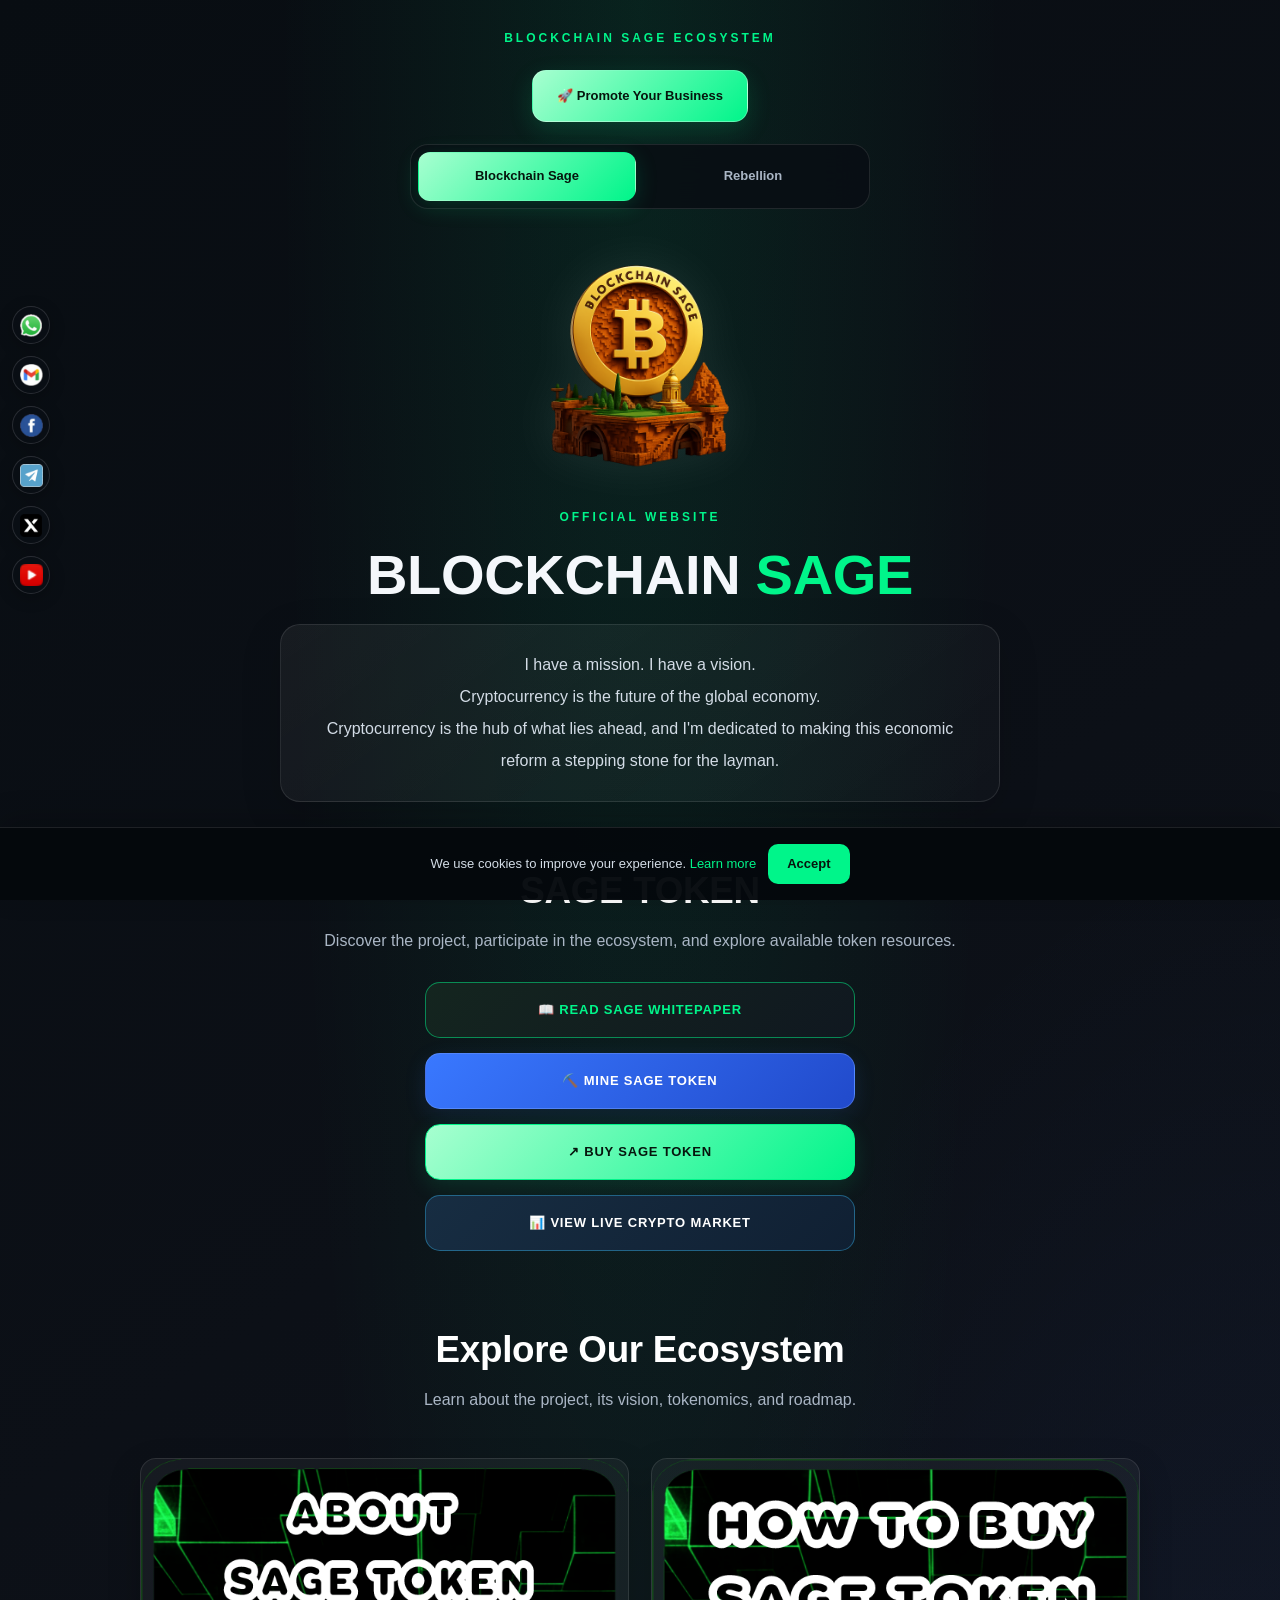
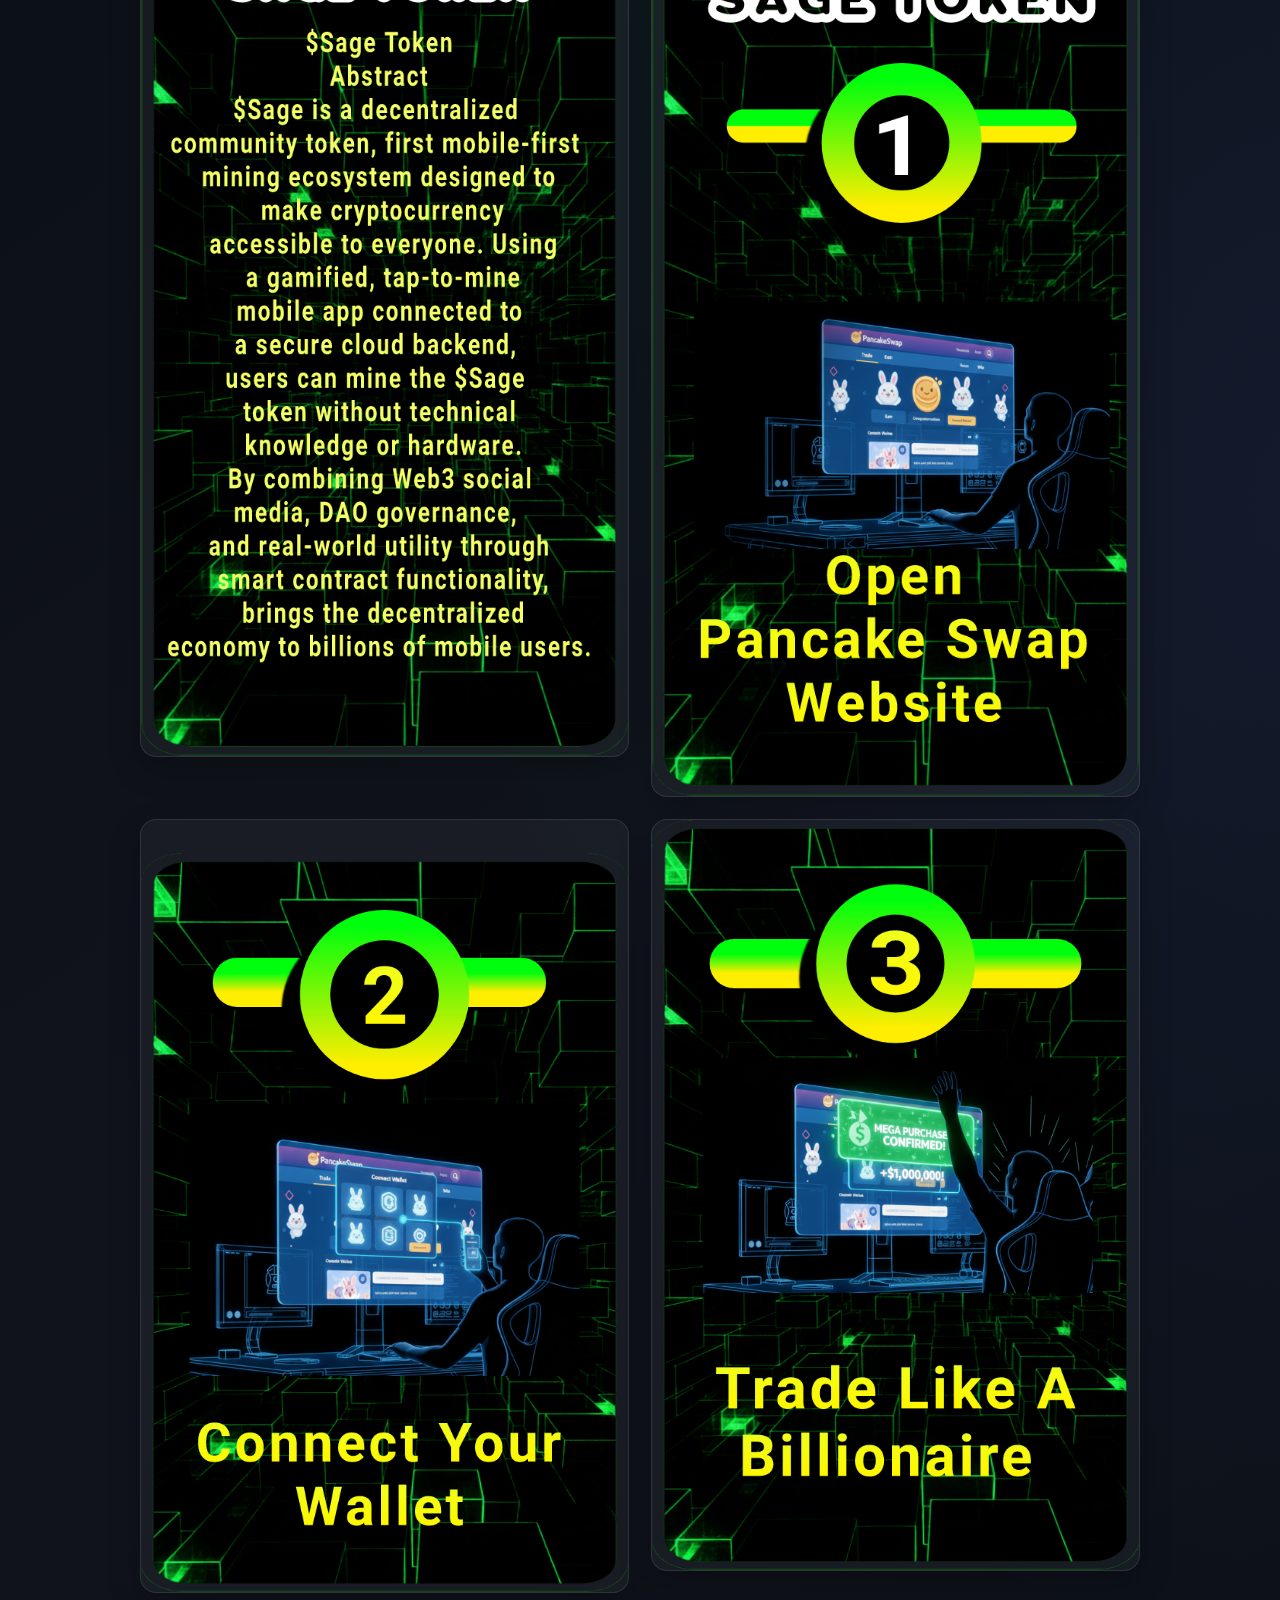
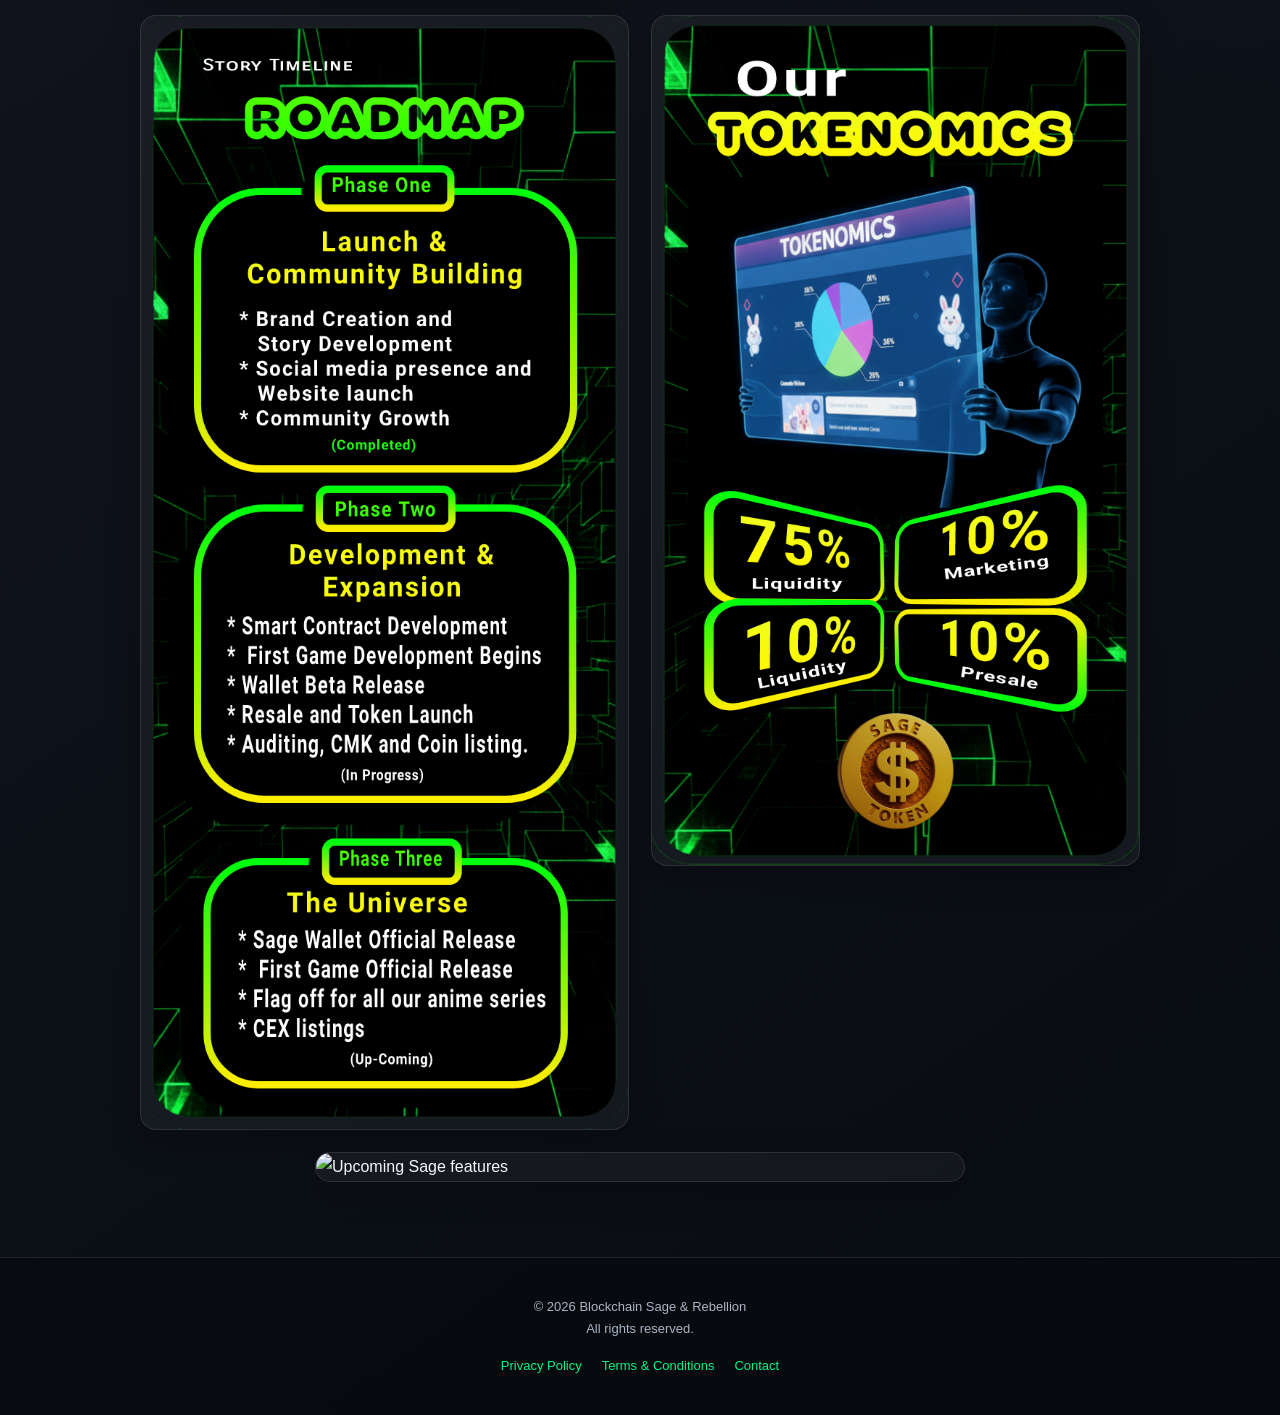
==== commit 009e85e0: "Update print statement to say 'Goodbye World'" ====
--- a/index.html
+++ b/index.html
@@ -1,565 +1,1815 @@
+
 <!DOCTYPE html>
 <html lang="en">
 <head>
-  <meta charset="UTF-8" />
-  <meta name="viewport" content="width=device-width, initial-scale=1.0" />
+  <meta charset="UTF-8">
+  <meta name="viewport" content="width=device-width, initial-scale=1.0">
+  <meta name="theme-color" content="#080d12">
+  <meta name="description" content="Explore Blockchain Sage, Sage Token, and Rebellion — a community-powered digital economy.">
   <link rel="icon" type="image/png" href="favicon.png">
-  <title>Blockchain Sage & Rebellion</title>
+  <title>Blockchain Sage | Rebellion Digital Ecosystem</title>
 
   <style>
     :root {
-      --primary-green: #00FF00;
-      --primary-dark-green: #006400;
-      --primary-blue: #2b67e2;
-      --dark-bg: #111111;
-      --glass-bg: rgba(255, 255, 255, 0.05);
+      --green: #00f58a;
+      --green-light: #a7ffd0;
+      --blue: #3978ff;
+      --bg: #080d12;
+      --panel: #101820;
+      --text: #f4f7fb;
+      --muted: #aab6c5;
+      --border: rgba(255,255,255,.10);
+      --glass: rgba(255,255,255,.045);
+      --radius: 18px;
+      --max-width: 1150px;
+    }
+
+    * {
+      box-sizing: border-box;
+    }
+
+    html {
+      scroll-behavior: smooth;
+      scroll-padding-top: 24px;
     }
 
     body {
       margin: 0;
-      background: linear-gradient(135deg, #0d0d12 0%, #1a1a24 100%);
-      color: white;
-      font-family: 'Segoe UI', Tahoma, Geneva, Verdana, sans-serif;
-      text-align: center;
+      min-height: 100vh;
       overflow-x: hidden;
-      min-height: 100vh;
-    }
-
-    /* Animation Classes */
-    h1, h2, h3, h4, p, img, section, nav, footer,
-    .gallery-item, .blue-btn, .whitepaper-btn, .buy-sage-btn-full, .promote-btn {
-      opacity: 0;
-      transform: translateY(20px);
-      transition: all 0.8s ease-in-out;
-    }
-
-    .visible {
-      opacity: 1 !important;
-      transform: translateY(0) !important;
-    }
-
-    p, .glass-panel {
-      background: var(--glass-bg);
-      border-radius: 12px;
-      padding: 15px 25px;
-      display: inline-block;
-      line-height: 1.6;
-      backdrop-filter: blur(10px);
-      border: 1px solid rgba(255, 255, 255, 0.1);
-      box-shadow: 0 4px 30px rgba(0, 0, 0, 0.5);
-      max-width: 80%;
-    }
-
-    /* Header & Navigation Tabs */
+      color: var(--text);
+      background:
+        radial-gradient(ellipse at 50% 0%, rgba(0,245,138,.09), transparent 40%),
+        radial-gradient(ellipse at 100% 45%, rgba(57,120,255,.07), transparent 35%),
+        linear-gradient(145deg, #080d12, #10131c 55%, #080d12);
+      font-family: "Segoe UI", Arial, sans-serif;
+      line-height: 1.7;
+    }
+
+    button, input, textarea {
+      font: inherit;
+    }
+
+    button, a {
+      -webkit-tap-highlight-color: transparent;
+    }
+
+    a {
+      color: inherit;
+    }
+
+    img {
+      max-width: 100%;
+    }
+
+    h1, h2, h3, h4 {
+      line-height: 1.3;
+      letter-spacing: -.3px;
+    }
+
+    h2 {
+      margin: 30px 0 18px;
+      font-size: clamp(1.6rem, 4vw, 2.2rem);
+    }
+
+    p {
+      margin: 0;
+    }
+
+    .muted {
+      color: var(--muted);
+    }
+
+    .green-text {
+      color: var(--green);
+    }
+
+    .container {
+      width: min(var(--max-width), calc(100% - 36px));
+      margin-inline: auto;
+    }
+
+    /* Header */
+
     .top-nav {
-      margin-top: 30px;
       display: flex;
       flex-direction: column;
       align-items: center;
-      gap: 20px;
+      gap: 22px;
+      padding: 28px 16px 0;
+    }
+
+    .brand-label {
+      margin: 0;
+      color: var(--green);
+      font-size: 12px;
+      font-weight: 800;
+      letter-spacing: 3px;
+      text-transform: uppercase;
     }
 
     .tab-container {
       display: flex;
-      gap: 15px;
-      background: rgba(0, 0, 0, 0.5);
-      padding: 8px;
-      border-radius: 50px;
-      border: 1px solid rgba(255, 255, 255, 0.1);
+      justify-content: center;
+      gap: 8px;
+      width: min(100%, 460px);
+      padding: 7px;
+      border: 1px solid var(--border);
+      border-radius: 18px;
+      background: rgba(9,14,20,.88);
+      backdrop-filter: blur(18px);
+      -webkit-backdrop-filter: blur(18px);
     }
 
     .tab-btn {
+      flex: 1;
+      min-width: 0;
+      min-height: 48px;
+      padding: 12px 14px;
+      border: 1px solid transparent;
+      border-radius: 12px;
       background: transparent;
-      border: none;
-      color: #aaa;
-      padding: 12px 30px;
-      border-radius: 50px;
-      font-size: 16px;
-      font-weight: bold;
+      color: var(--muted);
+      font-size: 13px;
+      font-weight: 800;
       cursor: pointer;
-      transition: all 0.3s ease;
+      transition: .25s ease;
+    }
+
+    .tab-btn:hover {
+      background: rgba(255,255,255,.06);
+      color: white;
     }
 
     .tab-btn.active {
-      background: var(--primary-green);
-      color: black;
-      box-shadow: 0 0 15px rgba(0, 255, 0, 0.4);
-    }
-
-    .tab-content {
-      display: none;
-      animation: fadeIn 0.5s ease-in-out;
-    }
-
-    .tab-content.active {
-      display: block;
-    }
-
-    @keyframes fadeIn {
-      from { opacity: 0; transform: translateY(10px); }
-      to { opacity: 1; transform: translateY(0); }
-    }
-
-    /* Fixed Social Icons */
-    .fixed-icons {
-      position: fixed;
-      top: 50%;
-      left: 20px;
-      transform: translateY(-50%);
+      background: linear-gradient(135deg, var(--green-light), var(--green));
+      color: #06150d;
+      box-shadow: 0 5px 22px rgba(0,245,138,.17);
+    }
+
+    /* Buttons */
+
+    .btn-base {
+      position: relative;
       display: flex;
-      flex-direction: column;
-      gap: 15px;
-      z-index: 9999;
-    }
-
-    .fixed-icons img {
-      width: 35px;
-      height: 35px;
-      border-radius: 50%;
-      opacity: 0.7;
-      transition: all 0.3s ease;
-      box-shadow: 0 0 10px rgba(0, 0, 0, 0.5);
-    }
-
-    .fixed-icons img:hover {
-      transform: translateX(10px) scale(1.1);
-      opacity: 1;
-      box-shadow: 0 0 15px rgba(173, 216, 230, 0.8);
-    }
-
-    /* Buttons */
+      align-items: center;
+      justify-content: center;
+      width: 100%;
+      min-height: 56px;
+      padding: 15px 22px;
+      overflow: hidden;
+      border: 1px solid rgba(255,255,255,.13);
+      border-radius: 15px;
+      font-size: 13px;
+      font-weight: 800;
+      letter-spacing: .8px;
+      line-height: 1.5;
+      text-align: center;
+      text-decoration: none;
+      text-transform: uppercase;
+      cursor: pointer;
+      transition: transform .25s ease, box-shadow .25s ease,
+                  background .25s ease, border-color .25s ease;
+    }
+
+    .btn-base:hover {
+      transform: translateY(-3px);
+    }
+
+    .btn-base:active {
+      transform: scale(.985);
+    }
+
+    .btn-base:focus-visible,
+    .tab-btn:focus-visible,
+    .promote-btn:focus-visible,
+    .submit-btn:focus-visible {
+      outline: 3px solid white;
+      outline-offset: 4px;
+    }
+
+    .whitepaper-btn {
+      color: var(--green);
+      background: linear-gradient(135deg, #14251f, #101820);
+      border-color: rgba(0,245,138,.5);
+    }
+
+    .whitepaper-btn:hover,
+    .whitepaper-btn.active-btn {
+      color: #06150d;
+      background: linear-gradient(135deg, var(--green-light), #00d979);
+      box-shadow: 0 8px 28px rgba(0,245,138,.22);
+    }
+
+    .blue-btn {
+      color: white;
+      background: linear-gradient(135deg, #3978ff, #214acb);
+      border-color: rgba(125,166,255,.4);
+      box-shadow: 0 6px 22px rgba(57,120,255,.12);
+    }
+
+    .blue-btn:hover {
+      background: linear-gradient(135deg, #5590ff, #2c5ce0);
+      box-shadow: 0 10px 30px rgba(57,120,255,.3);
+    }
+
+    .buy-sage-btn-full {
+      color: #06150d;
+      background: linear-gradient(135deg, var(--green-light), var(--green));
+      border-color: var(--green);
+      box-shadow: 0 6px 22px rgba(0,245,138,.12);
+    }
+
+    .buy-sage-btn-full:hover {
+      color: white;
+      background: linear-gradient(135deg, #087c4b, #075b3a);
+      box-shadow: 0 10px 30px rgba(0,245,138,.22);
+    }
+
+    .market-btn {
+      color: white;
+      background: linear-gradient(135deg, #172d42, #102033);
+      border-color: rgba(56,189,248,.4);
+    }
+
+    .market-btn:hover {
+      background: linear-gradient(135deg, #075985, #0e7490);
+      box-shadow: 0 10px 30px rgba(14,165,233,.22);
+    }
+
+    .promote-btn {
+      min-height: 50px;
+      padding: 14px 24px;
+      border: 1px solid rgba(255,255,255,.25);
+      border-radius: 14px;
+      background: linear-gradient(135deg, var(--green-light), var(--green));
+      color: #06150d;
+      font-size: 13px;
+      font-weight: 850;
+      cursor: pointer;
+      box-shadow: 0 8px 25px rgba(0,245,138,.15);
+      transition: transform .25s ease, box-shadow .25s ease;
+    }
+
+    .promote-btn:hover {
+      transform: translateY(-3px);
+      box-shadow: 0 12px 32px rgba(0,245,138,.27);
+    }
+
     .cta-container {
-      margin: 30px auto;
-      padding: 0 20px;
+      margin: 65px auto 75px;
+      padding: 0 16px;
+    }
+
+    .cta-container h3 {
+      margin-bottom: 26px;
+      color: var(--green);
+      font-size: 19px;
+      letter-spacing: 2px;
+      text-transform: uppercase;
     }
 
     .button-group {
       display: flex;
       flex-direction: column;
-      align-items: center;
+      align-items: stretch;
       gap: 15px;
-      width: 100%;
-      max-width: 450px;
-      margin: 20px auto;
-    }
-
-    .btn-base {
+      width: min(100%, 430px);
+      margin: 28px auto 0;
+    }
+
+    /* Main tabs */
+
+    .tab-content {
+      display: none;
+      animation: sectionFade .45s ease both;
+    }
+
+    .tab-content.active {
+      display: block;
+    }
+
+    @keyframes sectionFade {
+      from { opacity: 0; transform: translateY(8px); }
+      to { opacity: 1; transform: translateY(0); }
+    }
+
+    .hero {
+      padding-top: 32px;
+      text-align: center;
+    }
+
+    .hero-image {
+      display: block;
+      width: min(220px, 65%);
+      height: auto;
+      margin: 20px auto 26px;
+      filter: drop-shadow(0 0 24px rgba(255,255,255,.08));
+    }
+
+    .hero h1 {
+      margin: 12px 0;
+      font-size: clamp(2rem, 6vw, 3.5rem);
+    }
+
+    .hero h4 {
+      margin: 12px 0 24px;
+      color: var(--green);
+      font-size: 12px;
+      letter-spacing: 2px;
+      text-transform: uppercase;
+    }
+
+    .hero-copy {
+      width: min(720px, calc(100% - 36px));
+      margin: 0 auto;
+      padding: 24px;
+      border: 1px solid var(--border);
+      border-radius: 20px;
+      background: linear-gradient(145deg, rgba(255,255,255,.055), rgba(255,255,255,.02));
+      color: #d3dce6;
+      line-height: 2;
+      box-shadow: 0 12px 40px rgba(0,0,0,.16);
+    }
+
+    .hero-copy strong {
+      color: white;
+    }
+
+    .section-heading {
+      margin: 55px 0 12px;
+      color: white;
+      text-align: center;
+      font-size: clamp(1.6rem, 4vw, 2.3rem);
+    }
+
+    .section-subtitle {
+      width: min(650px, calc(100% - 36px));
+      margin: 0 auto;
+      color: var(--muted);
+      text-align: center;
+    }
+
+    /* Social links */
+
+    .fixed-icons {
+      position: fixed;
+      z-index: 900;
+      top: 50%;
+      left: 12px;
+      display: flex;
+      flex-direction: column;
+      gap: 12px;
+      transform: translateY(-50%);
+    }
+
+    .fixed-icons a {
+      display: grid;
+      place-items: center;
+      width: 38px;
+      height: 38px;
+      overflow: hidden;
+      border: 1px solid rgba(255,255,255,.13);
+      border-radius: 50%;
+      background: rgba(10,15,22,.86);
+      box-shadow: 0 4px 15px rgba(0,0,0,.25);
+      transition: transform .25s ease, border-color .25s ease;
+    }
+
+    .fixed-icons a:hover {
+      transform: translateX(5px) scale(1.07);
+      border-color: var(--green);
+    }
+
+    .fixed-icons img {
+      display: block;
+      width: 23px;
+      height: 23px;
+      object-fit: contain;
+    }
+
+    /* Gallery */
+
+    .gallery-container {
+      display: grid;
+      grid-template-columns: repeat(2, minmax(0, 1fr));
+      gap: 22px;
+      width: min(1000px, calc(100% - 36px));
+      margin: 45px auto 75px;
+    }
+
+    .gallery-item {
+      overflow: hidden;
+      align-self: start;
+      border: 1px solid var(--border);
+      border-radius: 16px;
+      background: var(--glass);
+      box-shadow: 0 12px 32px rgba(0,0,0,.22);
+      transition: transform .3s ease, border-color .3s ease;
+    }
+
+    .gallery-item:hover {
+      transform: translateY(-4px);
+      border-color: rgba(0,245,138,.3);
+    }
+
+    .gallery-item img {
       display: block;
       width: 100%;
-      border-radius: 50px;
-      padding: 16px 32px;
-      font-size: 16px;
-      font-weight: 800;
-      text-decoration: none;
-      text-transform: uppercase;
-      box-sizing: border-box;
-      transition: all 0.3s ease;
-      cursor: pointer;
+      height: auto;
+    }
+
+    .gallery-item:last-child {
+      grid-column: 1 / -1;
+      width: min(100%, 650px);
+      justify-self: center;
+    }
+
+    /* Rebellion */
+
+    .rebellion-hero {
+      padding-top: 20px;
+    }
+
+    .rebellion-hero .hero-image {
+      width: min(230px, 65%);
+    }
+
+    /* Roadmap */
+
+    .roadmap-grid {
+      display: grid;
+      grid-template-columns: repeat(2, minmax(0, 1fr));
+      gap: 22px;
+      width: min(1050px, calc(100% - 36px));
+      margin: 38px auto 70px;
+    }
+
+    .roadmap-card {
+      position: relative;
+      overflow: hidden;
+      padding: 28px;
+      border: 1px solid var(--border);
+      border-radius: 20px;
+      background: linear-gradient(145deg, rgba(255,255,255,.065), rgba(255,255,255,.018));
+      text-align: left;
+      box-shadow: 0 10px 30px rgba(0,0,0,.18);
+      transition: transform .3s ease, border-color .3s ease, box-shadow .3s ease;
+    }
+
+    .roadmap-card::before {
+      position: absolute;
+      top: 0;
+      bottom: 0;
+      left: 0;
+      width: 4px;
+      background: linear-gradient(var(--green-light), var(--green));
+      content: "";
+    }
+
+    .roadmap-card:hover {
+      transform: translateY(-5px);
+      border-color: rgba(0,245,138,.35);
+      box-shadow: 0 18px 42px rgba(0,0,0,.3);
+    }
+
+    .roadmap-card h3 {
+      margin: 0 0 12px;
+      color: var(--green);
+      font-size: 19px;
+    }
+
+    .roadmap-card p {
+      color: #c5ced9;
+      font-size: 14px;
+      line-height: 1.9;
+    }
+
+    .roadmap-full-width {
+      grid-column: 1 / -1;
       text-align: center;
     }
 
-    .whitepaper-btn {
-      background: transparent;
-      color: var(--primary-green);
-      border: 2px solid var(--primary-green);
-    }
-
-    .whitepaper-btn:hover {
-      background: var(--primary-green);
-      color: black;
-      box-shadow: 0 0 20px rgba(0, 255, 0, 0.5);
-    }
-
-    .blue-btn {
-      background: var(--primary-blue);
+    .roadmap-full-width::before {
+      display: none;
+    }
+
+    .roadmap-full-width h3 {
       color: white;
-      border: none;
-    }
-    
-    .blue-btn:hover {
-      background: #1a4eb8;
-      box-shadow: 0 0 20px rgba(43, 103, 226, 0.5);
-    }
-
-    .buy-sage-btn-full {
-      background-color: white;
-      color: var(--primary-dark-green);
-      border: 2px solid var(--primary-dark-green);
-    }
-
-    .buy-sage-btn-full:hover {
-      background-color: var(--primary-dark-green);
+    }
+
+    /* Whitepaper */
+
+    .whitepaper-content {
+      display: none;
+      width: min(900px, calc(100% - 36px));
+      margin: 28px auto 60px;
+      padding: clamp(20px, 5vw, 48px);
+      overflow-wrap: anywhere;
+      border: 1px solid rgba(0,245,138,.23);
+      border-radius: 22px;
+      background: linear-gradient(145deg, #111a20, #090e13);
+      box-shadow: 0 20px 55px rgba(0,0,0,.28);
+      text-align: left;
+    }
+
+    .whitepaper-content .document-cover {
+      margin-bottom: 42px;
+      text-align: center;
+    }
+
+    .whitepaper-content .document-cover h1 {
+      margin: 0;
+      color: var(--green);
+      font-size: clamp(2rem, 6vw, 3.2rem);
+      letter-spacing: 3px;
+    }
+
+    .whitepaper-content .document-cover p {
+      margin-top: 10px;
+    }
+
+    .whitepaper-content h2 {
+      margin-top: 42px;
+      padding-bottom: 10px;
+      border-bottom: 1px solid rgba(255,255,255,.1);
+      color: var(--green);
+      font-size: 22px;
+    }
+
+    .whitepaper-content h3 {
+      margin-top: 28px;
       color: white;
-      box-shadow: 0 0 20px rgba(0, 100, 0, 0.5);
-    }
-
-    .market-btn {
-      background: #0ea5e9;
-      color: white;
-      border: none;
-    }
-
-    .market-btn:hover {
-      background: #0284c7;
-      box-shadow: 0 0 20px rgba(14, 165, 233, 0.5);
-    }
-
-    .promote-btn {
-      background: linear-gradient(90deg, #ff8a00, #e52e71);
-      color: white;
-      border: none;
-      padding: 14px 28px;
-      font-size: 16px;
-      font-weight: bold;
-      border-radius: 50px;
-      cursor: pointer;
-      box-shadow: 0 4px 15px rgba(229, 46, 113, 0.4);
-      transition: 0.3s;
-    }
-
-    .promote-btn:hover {
-      transform: scale(1.05);
-      box-shadow: 0 6px 20px rgba(229, 46, 113, 0.6);
-    }
-
-    /* Images & Galleries */
-    .hero-image {
-      max-width: 220px;
+      font-size: 18px;
+    }
+
+    .whitepaper-content p,
+    .whitepaper-content li {
+      margin-bottom: 14px;
+      color: #d0d8e2;
+      font-size: 14px;
+      line-height: 1.95;
+    }
+
+    .whitepaper-content ul {
+      padding-left: 24px;
+    }
+
+    .whitepaper-content li::marker {
+      color: var(--green);
+    }
+
+    .whitepaper-content strong {
+      color: #f2f7fb;
+    }
+
+    .whitepaper-content em {
+      color: #b5c4d1;
+    }
+
+    .whitepaper-table-wrap {
       width: 100%;
-      height: auto;
-      margin: 20px auto;
-      display: block;
-      filter: drop-shadow(0 0 20px rgba(255,255,255,0.1));
-    }
-
-    .gallery-container {
+      margin: 24px 0;
+      overflow-x: auto;
+      border: 1px solid var(--border);
+      border-radius: 12px;
+    }
+
+    .whitepaper-table {
+      width: 100%;
+      min-width: 420px;
+      border-collapse: collapse;
+      font-size: 13px;
+    }
+
+    .whitepaper-table th,
+    .whitepaper-table td {
+      padding: 13px;
+      border-bottom: 1px solid var(--border);
+      text-align: left;
+      vertical-align: top;
+    }
+
+    .whitepaper-table th {
+      background: rgba(0,245,138,.09);
+      color: var(--green);
+    }
+
+    .whitepaper-table td {
+      color: #d0d8e2;
+    }
+
+    .whitepaper-table tr:last-child td {
+      border-bottom: none;
+    }
+
+    /* Business promotion modal */
+
+    .modal-overlay {
+      position: fixed;
+      z-index: 10001;
+      inset: 0;
+      display: none;
+      align-items: center;
+      justify-content: center;
+      padding: 18px;
+      background: rgba(0,0,0,.83);
+      backdrop-filter: blur(9px);
+      -webkit-backdrop-filter: blur(9px);
+    }
+
+    .modal-overlay.open {
       display: flex;
-      flex-direction: column;
-      gap: 30px;
-      align-items: center;
-      padding: 40px 20px;
-      max-width: 1000px;
-      margin: 0 auto;
-    }
-
-    .gallery-item img {
-      width: 100%;
-      height: auto;
-      border-radius: 12px;
-      border: 1px solid rgba(255, 255, 255, 0.1);
-      box-shadow: 0 10px 30px rgba(0,0,0,0.8);
-    }
-
-    /* Modal Styling */
-    .modal-overlay {
-      display: none;
-      position: fixed;
-      top: 0; left: 0; width: 100%; height: 100%;
-      background: rgba(0, 0, 0, 0.85);
-      backdrop-filter: blur(8px);
-      z-index: 10001;
-      justify-content: center;
-      align-items: center;
     }
 
     .modal-content {
-      background: var(--dark-bg);
+      position: relative;
+      width: min(100%, 460px);
+      max-height: 90vh;
+      overflow-y: auto;
       padding: 30px;
-      border-radius: 15px;
-      border: 1px solid rgba(255, 255, 255, 0.1);
-      width: 90%;
-      max-width: 400px;
+      border: 1px solid rgba(0,245,138,.2);
+      border-radius: 22px;
+      background: #101820;
+      box-shadow: 0 20px 60px rgba(0,0,0,.5);
       text-align: left;
-      box-shadow: 0 15px 50px rgba(0,0,0,0.9);
-      position: relative;
     }
 
     .modal-content h3 {
-      margin-top: 0;
-      color: white;
-      opacity: 1; /* Override global animation opacity */
-      transform: none;
+      margin: 0 35px 12px 0;
+      font-size: 23px;
+    }
+
+    .modal-description {
+      margin-bottom: 25px;
+      color: var(--muted);
+      font-size: 13px;
     }
 
     .close-modal {
       position: absolute;
-      top: 15px;
-      right: 20px;
-      color: #aaa;
-      font-size: 24px;
+      top: 12px;
+      right: 16px;
+      display: grid;
+      place-items: center;
+      width: 40px;
+      height: 40px;
+      border: none;
+      border-radius: 10px;
+      background: rgba(255,255,255,.06);
+      color: white;
+      font-size: 26px;
       cursor: pointer;
-      background: none;
-      border: none;
-    }
-    
-    .close-modal:hover { color: white; }
+    }
+
+    .close-modal:hover {
+      background: rgba(255,255,255,.12);
+    }
 
     .form-group {
-      margin-bottom: 15px;
+      margin-bottom: 18px;
     }
 
     .form-group label {
       display: block;
-      margin-bottom: 5px;
-      color: #ccc;
+      margin-bottom: 7px;
+      color: #dce4ed;
+      font-size: 13px;
+      font-weight: 700;
+    }
+
+    .form-group input,
+    .form-group textarea {
+      display: block;
+      width: 100%;
+      padding: 13px 14px;
+      border: 1px solid rgba(255,255,255,.12);
+      border-radius: 11px;
+      outline: none;
+      background: #080d12;
+      color: white;
       font-size: 14px;
     }
 
-    .form-group input, .form-group textarea {
-      width: 100%;
-      padding: 10px;
-      border-radius: 8px;
-      border: 1px solid #333;
-      background: #0a0a0a;
-      color: white;
-      box-sizing: border-box;
-      font-family: inherit;
+    .form-group input:focus,
+    .form-group textarea:focus {
+      border-color: var(--green);
+      box-shadow: 0 0 0 3px rgba(0,245,138,.08);
     }
 
     .form-group textarea {
+      min-height: 100px;
       resize: vertical;
-      height: 80px;
     }
 
     .submit-btn {
       width: 100%;
-      background: #25D366; /* WhatsApp Green */
+      min-height: 52px;
+      margin-top: 5px;
+      padding: 13px 18px;
+      border: none;
+      border-radius: 12px;
+      background: linear-gradient(135deg, #25d366, #159447);
       color: white;
+      font-weight: 800;
+      cursor: pointer;
+      transition: transform .2s ease, box-shadow .2s ease;
+    }
+
+    .submit-btn:hover {
+      transform: translateY(-2px);
+      box-shadow: 0 8px 22px rgba(37,211,102,.2);
+    }
+
+    /* Cookie notice */
+
+    .cookie-banner {
+      position: fixed;
+      z-index: 10000;
+      right: 0;
+      bottom: 0;
+      left: 0;
+      display: none;
+      align-items: center;
+      justify-content: center;
+      flex-wrap: wrap;
+      gap: 12px;
+      padding: 16px 20px;
+      border-top: 1px solid var(--border);
+      background: rgba(5,9,13,.97);
+      color: #d3dce6;
+      font-size: 13px;
+      box-shadow: 0 -8px 30px rgba(0,0,0,.2);
+    }
+
+    .cookie-banner a {
+      color: var(--green);
+      text-decoration: none;
+    }
+
+    .cookie-banner button {
+      padding: 9px 19px;
       border: none;
-      padding: 12px;
-      border-radius: 8px;
-      font-weight: bold;
-      font-size: 16px;
+      border-radius: 10px;
+      background: var(--green);
+      color: #06150d;
+      font-weight: 800;
       cursor: pointer;
-      margin-top: 10px;
-    }
-    .submit-btn:hover { background: #1ebe57; }
+    }
 
     /* Footer */
+
     footer {
-      padding: 40px;
-      color: #aaa;
-      background: rgba(0,0,0,0.8);
-      margin-top: 50px;
-      font-size: 14px;
-      border-top: 1px solid #222;
+      margin-top: 55px;
+      padding: 38px 20px;
+      border-top: 1px solid var(--border);
+      background: rgba(0,0,0,.28);
+      color: var(--muted);
+      font-size: 13px;
+      text-align: center;
+    }
+
+    .footer-links {
+      display: flex;
+      justify-content: center;
+      flex-wrap: wrap;
+      gap: 10px 20px;
+      margin-top: 15px;
     }
 
     footer a {
-      color: #00ffcc;
+      color: var(--green);
       text-decoration: none;
-      margin: 0 8px;
     }
 
     footer a:hover {
       text-decoration: underline;
     }
+
+    /* Scroll reveal: content is visible even if JavaScript fails */
+
+    .reveal {
+      opacity: 1;
+      transform: none;
+    }
+
+    .js-ready .reveal {
+      opacity: 0;
+      transform: translateY(18px);
+      transition: opacity .65s ease, transform .65s ease;
+    }
+
+    .js-ready .reveal.visible {
+      opacity: 1;
+      transform: translateY(0);
+    }
+
+    @media (max-width: 700px) {
+      .top-nav {
+        padding-top: 20px;
+      }
+
+      .tab-container {
+        width: min(100%, 420px);
+      }
+
+      .tab-btn {
+        padding: 11px 8px;
+        font-size: 12px;
+      }
+
+      .hero {
+        padding-top: 16px;
+      }
+
+      .hero-image {
+        width: min(185px, 60%);
+      }
+
+      .hero-copy {
+        padding: 20px;
+        font-size: 14px;
+      }
+
+      .cta-container {
+        margin: 48px auto 58px;
+      }
+
+      .button-group {
+        width: min(100%, 430px);
+      }
+
+      .btn-base {
+        min-height: 54px;
+        padding: 14px;
+        font-size: 12px;
+      }
+
+      .gallery-container {
+        grid-template-columns: 1fr;
+        gap: 18px;
+      }
+
+      .gallery-item:last-child {
+        grid-column: auto;
+        width: 100%;
+      }
+
+      .roadmap-grid {
+        grid-template-columns: 1fr;
+      }
+
+      .roadmap-full-width {
+        grid-column: auto;
+      }
+
+      .roadmap-card {
+        padding: 23px;
+      }
+
+      .whitepaper-content {
+        padding: 21px 17px;
+      }
+
+      .whitepaper-content h2 {
+        font-size: 20px;
+      }
+
+      .fixed-icons {
+        left: 7px;
+        gap: 9px;
+      }
+
+      .fixed-icons a {
+        width: 31px;
+        height: 31px;
+      }
+
+      .fixed-icons img {
+        width: 19px;
+        height: 19px;
+      }
+
+      .modal-content {
+        padding: 25px 20px;
+      }
+
+      footer {
+        padding: 30px 18px;
+      }
+    }
+
+    @media (prefers-reduced-motion: reduce) {
+      html {
+        scroll-behavior: auto;
+      }
+
+      *,
+      *::before,
+      *::after {
+        animation-duration: .01ms !important;
+        transition-duration: .01ms !important;
+      }
+
+      .js-ready .reveal {
+        opacity: 1;
+        transform: none;
+      }
+    }
   </style>
 </head>
 
 <body>
 
-<!-- Fixed Social Icons -->
-<div class="fixed-icons">
-  <a href="https://whatsapp.com/channel/0029VbAQrDuHbFV0j8sLVv0X" target="_blank"><img src="icons/whatsapp.png" alt="WhatsApp"></a>
-  <a href="mailto:support@blockchain-sage.com"><img src="icons/mail.png" alt="Mail"></a>
-  <a href="https://www.facebook.com/profile.php?id=61560317553974" target="_blank"><img src="icons/Facebook.jpg" alt="Facebook"></a>
-  <a href="https://t.me/IAMBlockchainsage" target="_blank"><img src="icons/telegram.png" alt="Telegram"></a>
-  <a href="https://x.com/Bl0ckchainsage" target="_blank"><img src="icons/x.png" alt="X (Twitter)"></a>
-  <a href="https://youtube.com/@BlockchainSAGE" target="_blank"><img src="icons/youtube.png" alt="YouTube"></a>
-</div>
-
-<!-- Header / Navigation -->
-<header class="top-nav">
-  <button class="promote-btn" onclick="openModal()">🚀 Promote Your Business</button>
-  
-  <div class="tab-container">
-    <button class="tab-btn active" onclick="switchTab('sage')">Blockchain Sage</button>
-    <button class="tab-btn" onclick="switchTab('rebellion')">Rebellion</button>
-  </div>
-</header>
-
-<!-- TAB 1: BLOCKCHAIN SAGE -->
-<section id="sage" class="tab-content active main-content">
-  <img src="page.png" alt="Blockchain Sage" class="hero-image">
-  <h4>Official Website</h4>
-
-  <p>
-    I have a mission. I have a vision.<br> Cryptocurrency is the future of the global economy.<br>
-    Cryptocurrency is the hub of what lies ahead <br>and I'm dedicated to making this economic reform<br>
-    a stepping stone for the layman.
-  </p>
-
-  <h2>SAGE TOKEN</h2>
-
-  <div class="cta-container">
-    <h3>Is Here</h3>
-    <div class="button-group">
-      <a href="whitepaper.html" class="btn-base whitepaper-btn">WHITEPAPER</a>
-      <a href="mine.html" class="btn-base blue-btn">MINE SAGE TOKEN</a>
-      <a href="https://pancakeswap.finance/swap?outputCurrency=0xB0b046e9f0C2cf61883f07273797dDB82E95cb79" class="btn-base buy-sage-btn-full" target="_blank">BUY SAGE TOKEN</a>
-      <a href="https://pancakeswap.finance/swap?outputCurrency=0x04C28A31774B4Ef7eAFc3cDefFed1d30f914A3Cd" class="btn-base buy-sage-btn-full" target="_blank">BUY REWARDED</a>
-      <button onclick="window.location.href='market.html'" class="btn-base market-btn">📊 View Live Crypto Market</button>
+  <!-- Social media links -->
+  <aside class="fixed-icons" aria-label="Social media links">
+    <a href="https://whatsapp.com/channel/0029VbAQrDuHbFV0j8sLVv0X"
+       target="_blank" rel="noopener noreferrer" aria-label="WhatsApp">
+      <img src="icons/whatsapp.png" alt="">
+    </a>
+
+    <a href="mailto:support@blockchain-sage.com" aria-label="Email support">
+      <img src="icons/mail.png" alt="">
+    </a>
+
+    <a href="https://www.facebook.com/profile.php?id=61560317553974"
+       target="_blank" rel="noopener noreferrer" aria-label="Facebook">
+      <img src="icons/Facebook.jpg" alt="">
+    </a>
+
+    <a href="https://t.me/IAMBlockchainsage"
+       target="_blank" rel="noopener noreferrer" aria-label="Telegram">
+      <img src="icons/telegram.png" alt="">
+    </a>
+
+    <a href="https://x.com/Bl0ckchainsage"
+       target="_blank" rel="noopener noreferrer" aria-label="X">
+      <img src="icons/x.png" alt="">
+    </a>
+
+    <a href="https://youtube.com/@BlockchainSAGE"
+       target="_blank" rel="noopener noreferrer" aria-label="YouTube">
+      <img src="icons/youtube.png" alt="">
+    </a>
+  </aside>
+
+  <!-- Header -->
+  <header class="top-nav">
+    <p class="brand-label">Blockchain Sage Ecosystem</p>
+
+    <button type="button" class="promote-btn" onclick="openModal()">
+      🚀 Promote Your Business
+    </button>
+
+    <nav class="tab-container" aria-label="Main navigation">
+      <button type="button" class="tab-btn active"
+              data-tab="sage" aria-pressed="true"
+              onclick="switchTab('sage')">
+        Blockchain Sage
+      </button>
+
+      <button type="button" class="tab-btn"
+              data-tab="rebellion" aria-pressed="false"
+              onclick="switchTab('rebellion')">
+        Rebellion
+      </button>
+    </nav>
+  </header>
+
+  <main>
+
+    <!-- ==================================
+         BLOCKCHAIN SAGE
+    =================================== -->
+    <section id="sage" class="tab-content active">
+
+      <div class="hero">
+        <img src="page.png" alt="Blockchain Sage" class="hero-image reveal">
+
+        <p class="brand-label">Official Website</p>
+
+        <h1 class="reveal">BLOCKCHAIN <span class="green-text">SAGE</span></h1>
+
+        <div class="hero-copy reveal">
+          I have a mission. I have a vision.<br>
+          Cryptocurrency is the future of the global economy.<br>
+          Cryptocurrency is the hub of what lies ahead, and I'm
+          dedicated to making this economic reform a stepping stone
+          for the layman.
+        </div>
+      </div>
+
+      <!-- Main buttons are intentionally placed below the introduction -->
+      <div class="cta-container">
+        <h2 class="section-heading reveal">SAGE TOKEN</h2>
+        <p class="section-subtitle reveal">
+          Discover the project, participate in the ecosystem, and explore
+          available token resources.
+        </p>
+
+        <div class="button-group">
+          <a href="whitepaper.html" class="btn-base whitepaper-btn">
+            📖 Read Sage Whitepaper
+          </a>
+
+          <a href="mine.html" class="btn-base blue-btn">
+            ⛏️ Mine Sage Token
+          </a>
+
+          <a href="https://pancakeswap.finance/swap?outputCurrency=0xB0b046e9f0C2cf61883f07273797dDB82E95cb79"
+             class="btn-base buy-sage-btn-full"
+             target="_blank" rel="noopener noreferrer">
+            ↗ Buy Sage Token
+          </a>
+
+          <a href="market.html" class="btn-base market-btn">
+            📊 View Live Crypto Market
+          </a>
+        </div>
+      </div>
+
+      <!-- Sage image gallery -->
+      <section aria-label="About Blockchain Sage">
+        <h2 class="section-heading reveal">Explore Our Ecosystem</h2>
+        <p class="section-subtitle reveal">
+          Learn about the project, its vision, tokenomics, and roadmap.
+        </p>
+
+        <div class="gallery-container">
+          <div class="gallery-item reveal">
+            <img src="images/About Sage.png" alt="About Sage">
+          </div>
+
+          <div class="gallery-item reveal">
+            <img src="images/1.png" alt="Blockchain Sage information">
+          </div>
+
+          <div class="gallery-item reveal">
+            <img src="images/2.png" alt="Blockchain Sage project details">
+          </div>
+
+          <div class="gallery-item reveal">
+            <img src="images/3.png" alt="Blockchain Sage ecosystem details">
+          </div>
+
+          <div class="gallery-item reveal">
+            <img src="images/Roadmap.png" alt="Sage project roadmap">
+          </div>
+
+          <div class="gallery-item reveal">
+            <img src="images/Tokenomics.png" alt="Sage tokenomics">
+          </div>
+
+          <div class="gallery-item reveal">
+            <img src="images/coming soon.png" alt="Upcoming Sage features">
+          </div>
+        </div>
+      </section>
+    </section>
+
+    <!-- ==================================
+         REBELLION
+    =================================== -->
+    <section id="rebellion" class="tab-content">
+
+      <div class="hero rebellion-hero">
+        <img src="rebel.png" alt="Rebellion Logo" class="hero-image reveal">
+
+        <p class="brand-label">A New Digital Economy</p>
+
+        <h1 class="reveal">REBELLION</h1>
+
+        <h4 class="reveal">Building a Community-Powered Digital Economy</h4>
+
+        <div class="hero-copy reveal">
+          Welcome to the Rebellion ecosystem.<br>
+          A proposed digital infrastructure designed to empower communities
+          through accessible digital participation, peer-to-peer exchange,
+          and practical commerce.
+        </div>
+      </div>
+
+      <!-- Whitepaper button -->
+      <div class="cta-container">
+        <h2 class="section-heading reveal">Discover Rebellion</h2>
+        <p class="section-subtitle reveal">
+          Read the project vision, proposed technology, tokenomics,
+          and development strategy.
+        </p>
+
+        <div class="button-group">
+          <button id="wp-toggle-btn"
+                  type="button"
+                  class="btn-base whitepaper-btn"
+                  aria-expanded="false"
+                  aria-controls="rebellionWhitepaper"
+                  onclick="toggleWhitepaper()">
+            📖 Read Official Whitepaper
+          </button>
+        </div>
+      </div>
+
+      <!-- EMBEDDED REBELLION WHITEPAPER -->
+      <article id="rebellionWhitepaper"
+               class="whitepaper-content"
+               aria-label="Rebellion Whitepaper">
+
+        <div class="document-cover">
+          <p class="brand-label">Official Project Document</p>
+          <h1>REBELLION</h1>
+          <p class="green-text">
+            <strong>Building a Community-Powered Digital Economy</strong>
+          </p>
+          <p class="muted">Whitepaper — Version 1.0 Draft | October 2026</p>
+        </div>
+
+        <ul>
+          <li><strong>Project:</strong> Rebellion</li>
+          <li><strong>Proposed token name:</strong> REBELLION</li>
+          <li><strong>Proposed ticker:</strong> REB — subject to availability</li>
+          <li><strong>Core products:</strong> Mobile mining, token wallet,
+            peer-to-peer trading, and goods-and-services marketplace.</li>
+          <li><strong>Vision:</strong> To build a digital economy where
+            participation creates opportunity and digital tokens can be
+            used for practical transactions.</li>
+        </ul>
+
+        <p><em>This is a concept-stage draft. Network selection, token supply,
+          distribution percentages, legal structure, and technical
+          specifications must be finalized before publication as the
+          project's definitive whitepaper.</em></p>
+
+        <h2>1. Abstract</h2>
+
+        <p>Rebellion is a proposed community-driven cryptocurrency ecosystem
+          designed to connect digital participation with practical economic
+          activity.</p>
+
+        <p>The project aims to introduce users to digital assets through a
+          mobile mining experience, enable eligible users to hold and transfer
+          REBELLION tokens, and create a marketplace where users and merchants
+          can exchange goods and services using the token.</p>
+
+        <p>Many app-based mining projects focus primarily on accumulating
+          in-app balances or generating excitement about a possible exchange
+          listing. Rebellion aims to take a broader approach by building
+          toward a functional ecosystem with clearly defined token rules,
+          transparent reward accounting, reliable transactions, and
+          merchant utility.</p>
+
+        <p>The long-term objective is to develop a sustainable relationship
+          between users, token holders, merchants, and ecosystem partners.</p>
+
+        <p>Rebellion does not promise profits, guaranteed token appreciation,
+          or guaranteed exchange listings. Its success will depend on
+          execution, adoption, token economics, legal compliance, and the
+          value that its products deliver.</p>
+
+        <h2>2. Vision and Mission</h2>
+
+        <h3>Vision</h3>
+        <p>To become a trusted digital economy where people can earn,
+          exchange, and spend digital tokens through a single connected
+          ecosystem.</p>
+
+        <h3>Mission</h3>
+        <p>To make digital asset participation more accessible by combining
+          mobile mining, peer-to-peer exchange, and practical commerce in
+          one platform.</p>
+
+        <h3>Core Values</h3>
+        <ul>
+          <li><strong>Accessibility:</strong> Make the platform understandable
+            and usable for newcomers.</li>
+          <li><strong>Transparency:</strong> Explain mining rules, token supply,
+            distribution, and withdrawals.</li>
+          <li><strong>Utility:</strong> Build real reasons to use REB beyond
+            holding or trading it.</li>
+          <li><strong>Security:</strong> Protect accounts, transactions, and
+            user information.</li>
+          <li><strong>Community:</strong> Encourage participation while
+            preventing manipulation and abuse.</li>
+          <li><strong>Sustainability:</strong> Align rewards with realistic
+            economic activity and available resources.</li>
+        </ul>
+
+        <h2>3. The Problem Rebellion Aims to Solve</h2>
+
+        <p>Rebellion is designed around five challenges in the app-based
+        crypto economy.</p>
+
+        <ul>
+          <li><strong>Limited token utility.</strong> Some platforms let users
+            accumulate balances without providing a clear path to transfer
+            or spend them.</li>
+          <li><strong>Disconnected services.</strong> Mining, wallets, trading,
+            and online shopping are often handled by separate products.</li>
+          <li><strong>Unclear reward systems.</strong> Users may not understand
+            how rewards are calculated, whether balances are transferable,
+            or what conditions apply to withdrawals.</li>
+          <li><strong>Merchant adoption barriers.</strong> Businesses need
+            straightforward tools to list products, accept payments, and
+            manage orders.</li>
+          <li><strong>Trust and security concerns.</strong> Users need
+            protection against impersonation, fraudulent transactions,
+            misleading reward claims, and unsafe wallet interactions.</li>
+        </ul>
+
+        <h2>4. The Rebellion Ecosystem</h2>
+
+        <ul>
+          <li><strong>Rebellion Mining App:</strong> User participation and
+            reward tracking.</li>
+          <li><strong>REB Wallet:</strong> Balances and transfers.</li>
+          <li><strong>P2P Exchange:</strong> User-to-user trading.</li>
+          <li><strong>Rebellion Marketplace:</strong> Goods, services,
+            merchants, and REB payments.</li>
+        </ul>
+
+        <h3>4.1 Mobile Mining</h3>
+
+        <p>The Rebellion app will allow eligible users to participate in
+        scheduled mining sessions and earn rewards according to published
+        rules. Proposed features include:</p>
+
+        <ul>
+          <li>Daily mining sessions.</li>
+          <li>A personal balance and reward history.</li>
+          <li>Transparent mining-rate and eligibility rules.</li>
+          <li>Referral incentives subject to fraud prevention.</li>
+          <li>Account verification where necessary.</li>
+          <li>Clear distinction between pending rewards and transferable tokens.</li>
+          <li>A withdrawal interface once on-chain or otherwise supported
+            transfers are available.</li>
+        </ul>
+
+        <p><em>Important technical distinction: If users tap a button and
+        receive virtual balances, this is not necessarily proof-of-work
+        blockchain mining. Rebellion should describe its mechanism accurately
+        as app-based reward accrual unless actual blockchain mining is
+        implemented.</em></p>
+
+        <h3>4.2 REB Wallet and Withdrawals</h3>
+
+        <p>The wallet is intended to give users a way to view their eligible
+        REB balances and, when supported, transfer tokens.</p>
+
+        <ul>
+          <li>Balance and transaction history.</li>
+          <li>Deposit and withdrawal records, if supported by the chosen network.</li>
+          <li>Address validation and transaction-status tracking.</li>
+          <li>Account security controls.</li>
+          <li>Clear network fees and applicable limits.</li>
+        </ul>
+
+        <h3>4.3 Peer-to-Peer Trading</h3>
+
+        <p>Rebellion plans to develop a system through which users can buy
+        and sell REB with other participants.</p>
+
+        <ul>
+          <li>User listings and quoted prices.</li>
+          <li>Order creation and completion tracking.</li>
+          <li>Dispute resolution and fraud reporting.</li>
+          <li>Reputation or transaction-history features.</li>
+          <li>Escrow or other safeguards, if legally permitted and technically
+            supported.</li>
+        </ul>
+
+        <h3>4.4 Rebellion Marketplace</h3>
+
+        <p>The marketplace is intended to be one of the project's principal
+        sources of real-world token utility. Participating merchants may offer
+        products such as electronics, clothing, digital products,
+        subscriptions, and eligible services.</p>
+
+        <ul>
+          <li>Merchant registration and verification.</li>
+          <li>Product listings, descriptions, and pricing.</li>
+          <li>REB-denominated checkout and order tracking.</li>
+          <li>Refund and cancellation procedures, and customer reviews.</li>
+        </ul>
+
+        <h2>5. Token Design and Tokenomics</h2>
+
+        <div class="whitepaper-table-wrap">
+          <table class="whitepaper-table">
+            <thead>
+              <tr>
+                <th>Parameter</th>
+                <th>Proposed Approach</th>
+              </tr>
+            </thead>
+            <tbody>
+              <tr>
+                <td>Token name</td>
+                <td>REBELLION</td>
+              </tr>
+              <tr>
+                <td>Ticker</td>
+                <td>REB, subject to availability</td>
+              </tr>
+              <tr>
+                <td>Token type</td>
+                <td>Fungible digital token</td>
+              </tr>
+              <tr>
+                <td>Blockchain</td>
+                <td>To be selected after technical and cost evaluation</td>
+              </tr>
+              <tr>
+                <td>Maximum supply</td>
+                <td>To be finalized before launch</td>
+              </tr>
+              <tr>
+                <td>Mining rewards</td>
+                <td>Distributed under published emission rules</td>
+              </tr>
+              <tr>
+                <td>Transferability</td>
+                <td>Enabled only when technically and legally ready</td>
+              </tr>
+            </tbody>
+          </table>
+        </div>
+
+        <h3>5.2 Illustrative Allocation Model</h3>
+
+        <ul>
+          <li>Community mining and user rewards: <strong>45%</strong></li>
+          <li>Ecosystem and merchant growth: <strong>20%</strong></li>
+          <li>Treasury and long-term development: <strong>15%</strong></li>
+          <li>Team and contributors: <strong>10%</strong></li>
+          <li>Liquidity and market operations: <strong>10%</strong></li>
+        </ul>
+
+        <p><em>This allocation is illustrative and must be finalized before
+        token deployment. Vesting, treasury controls, liquidity management,
+        and distribution schedules should be documented transparently.</em></p>
+
+        <h2>6. Technology and Infrastructure</h2>
+
+        <p>Rebellion should use the simplest secure technology that supports
+        its actual product requirements.</p>
+
+        <ul>
+          <li><strong>Stage 1 — Build the application.</strong> Develop the
+            mobile app, backend reward ledger, user accounts, and
+            administrative controls.</li>
+          <li><strong>Stage 2 — Select a blockchain.</strong> Compare
+            established networks based on transaction costs, wallet
+            compatibility, and security.</li>
+          <li><strong>Stage 3 — Deploy the token.</strong> Implement the
+            token using an established standard.</li>
+          <li><strong>Stage 4 — Integrate wallets.</strong> Test transfers,
+            fees, failed transactions, and recovery procedures.</li>
+          <li><strong>Stage 5 — Introduce P2P trading and marketplace.</strong>
+            Build order tracking, settlement, and fraud controls.</li>
+        </ul>
+
+        <h2>7. Security and User Protection</h2>
+
+        <p>Security must be a core product requirement from the beginning,
+        not a feature added after launch.</p>
+
+        <ul>
+          <li>Independent smart-contract security reviews.</li>
+          <li>Secure account authentication and protection against
+            account takeovers.</li>
+          <li>Multi-signature controls for sensitive treasury operations.</li>
+          <li>Monitoring for unusual transactions, referral abuse,
+            and automated account farming.</li>
+        </ul>
+
+        <h2>8. Governance and Transparency</h2>
+
+        <p>Rebellion should begin with a clearly documented operating
+        structure and introduce community governance only when the project
+        is ready to support it responsibly.</p>
+
+        <p>Governance processes should establish clear responsibilities,
+        transparent project updates, documented treasury policies, and
+        appropriate ways for community members to provide feedback.</p>
+
+        <h2>9. Business Model and Revenue Sustainability</h2>
+
+        <p>Potential revenue sources include marketplace commissions,
+        optional merchant premium tools, paid merchant placements, and
+        integration fees.</p>
+
+        <p>The long-term business model should be based on sustainable
+        services and genuine user demand rather than relying solely on
+        token speculation or continued recruitment of new participants.</p>
+
+        <h2>10. Risk Factors and Limitations</h2>
+
+        <p>Rebellion remains a proposed ecosystem. Its implementation may
+        involve technical, commercial, regulatory, and adoption risks.</p>
+
+        <ul>
+          <li>Token values may fluctuate, and liquidity is not guaranteed.</li>
+          <li>Blockchain networks and smart contracts may experience
+            technical vulnerabilities or service disruptions.</li>
+          <li>Mining rewards and withdrawals will depend on the final
+            system design and published rules.</li>
+          <li>Marketplace adoption will depend on participating merchants,
+            customer demand, and reliable settlement.</li>
+          <li>Applicable laws and compliance requirements must be assessed
+            for each relevant market.</li>
+        </ul>
+
+        <h2>11. Legal and Regulatory Considerations</h2>
+
+        <p>Before launch, Rebellion should obtain appropriate legal advice
+        concerning digital assets, consumer protection, privacy, taxation,
+        payment services, and any licensing requirements that apply to
+        its proposed activities.</p>
+
+        <p>The project should publish accurate information about token
+        functionality, risks, eligibility requirements, fees, and
+        withdrawal conditions. No feature should be presented as available
+        until it has actually been implemented and verified.</p>
+
+        <h2>12. Implementation and Success Measures</h2>
+
+        <p>Progress should be measured using meaningful product and
+        operational indicators rather than community size alone.</p>
+
+        <ul>
+          <li>Application reliability and account security.</li>
+          <li>Transparent and accurately recorded reward balances.</li>
+          <li>Successful transactions and clearly reported failures.</li>
+          <li>Active users who use real platform features.</li>
+          <li>Verified merchants and completed marketplace orders.</li>
+          <li>Support response times and resolved user complaints.</li>
+        </ul>
+
+        <h2>13. Conclusion</h2>
+
+        <p>Rebellion's long-term ambition is to connect mobile participation
+        with a functional digital economy. Its success will not be determined
+        solely by how many people mine tokens or how quickly a token becomes
+        tradable. It will depend on whether users can interact with the
+        platform safely, whether the token's rules are transparent, whether
+        merchants find value in accepting it, and whether the project can
+        sustain its operations.</p>
+
+        <p><strong>Rebellion's defining objective is to move from earning
+        tokens to using them.</strong></p>
+
+        <hr style="border:0;border-top:1px solid rgba(255,255,255,.12);margin:35px 0">
+
+        <h2>Part 3: The Launch Strategy</h2>
+
+        <p><em>Pending decisions for finalization:</em></p>
+
+        <ul>
+          <li><strong>Blockchain choice:</strong> BNB Smart Chain (BEP-20),
+            Ethereum (ERC-20), Polygon, or TON.</li>
+          <li><strong>Maximum supply:</strong> 100M, 1B, 10B, or a custom model.</li>
+          <li><strong>Mining method:</strong> Tap-to-mine, proof-of-work,
+            or hybrid.</li>
+          <li><strong>Withdrawal structure:</strong> Direct on-chain transfers
+            versus internal transfers first.</li>
+          <li><strong>Trading rollout:</strong> P2P marketplace versus
+            open trading.</li>
+        </ul>
+
+        <p><em>Publication note: This document describes a proposed project
+        and contains draft tokenomics and future plans. It is not a guarantee
+        of launch, profitability, exchange listing, or token value.</em></p>
+      </article>
+
+      <!-- Rebellion Roadmap -->
+      <section aria-labelledby="roadmap-title">
+        <h2 id="roadmap-title" class="section-heading reveal">
+          Rebellion Roadmap
+        </h2>
+
+        <p class="section-subtitle reveal">
+          Building a new digital economy. Powered by the people.
+        </p>
+
+        <div class="roadmap-grid">
+
+          <article class="roadmap-card reveal">
+            <h3>Phase 1 — Foundation &amp; Mining</h3>
+            <p>Launch the Rebellion app, establish the mining system, build
+            the community, and publish the project's technical and economic
+            framework.</p>
+          </article>
+
+          <article class="roadmap-card reveal">
+            <h3>Phase 2 — Token Launch &amp; Transfers</h3>
+            <p>Develop the REB token infrastructure, establish transparent
+            tokenomics, implement secure transfers, and introduce eligible
+            withdrawal functionality.</p>
+          </article>
+
+          <article class="roadmap-card reveal">
+            <h3>Phase 3 — Trading Ecosystem</h3>
+            <p>Expand peer-to-peer trading, improve token accessibility,
+            and explore external wallet and exchange integrations.</p>
+          </article>
+
+          <article class="roadmap-card reveal">
+            <h3>Phase 4 — Rebellion Marketplace</h3>
+            <p>Launch a marketplace where verified merchants can offer goods
+            and services and eligible customers can pay using REB.</p>
+          </article>
+
+          <article class="roadmap-card reveal">
+            <h3>Phase 5 — Ecosystem Expansion</h3>
+            <p>Grow merchant participation, expand marketplace categories,
+            introduce partnerships, and improve the overall user experience.</p>
+          </article>
+
+          <article class="roadmap-card reveal">
+            <h3>Phase 6 — Global Digital Economy</h3>
+            <p>Explore additional Web3 integrations, developer tools, new
+            market opportunities, and community-driven ecosystem development.</p>
+          </article>
+
+          <article class="roadmap-card roadmap-full-width reveal">
+            <h3>Our Commitment</h3>
+            <p>We believe a successful digital ecosystem must be built on
+            transparency, security, utility, and community trust. Rebellion's
+            long-term ambition is not simply to distribute tokens. It is to
+            build an ecosystem where people can earn, exchange, and use
+            digital assets within a growing network of users and merchants.</p>
+          </article>
+
+        </div>
+      </section>
+
+    </section>
+  </main>
+
+  <!-- Business promotion modal -->
+  <div id="promoteModal" class="modal-overlay"
+       role="dialog" aria-modal="true"
+       aria-labelledby="modal-title">
+
+    <div class="modal-content">
+      <button type="button" class="close-modal"
+              onclick="closeModal()" aria-label="Close dialog">
+        &times;
+      </button>
+
+      <h3 id="modal-title">Promote Your Business</h3>
+
+      <p class="modal-description">
+        Tell us about your business or project to request a promotional
+        feature across our network.
+      </p>
+
+      <form id="businessForm" onsubmit="submitToWhatsApp(event)">
+        <div class="form-group">
+          <label for="bizName">Business / Project Name</label>
+          <input type="text" id="bizName" name="bizName"
+                 required maxlength="120"
+                 placeholder="Enter your business name">
+        </div>
+
+        <div class="form-group">
+          <label for="bizDesc">Brief Description</label>
+          <textarea id="bizDesc" name="bizDesc"
+                    required maxlength="1500"
+                    placeholder="What does your business do?"></textarea>
+        </div>
+
+        <div class="form-group">
+          <label for="bizLink">Website or Social Link (Optional)</label>
+          <input type="url" id="bizLink" name="bizLink"
+                 maxlength="500"
+                 placeholder="https://example.com">
+        </div>
+
+        <button type="submit" class="submit-btn">
+          Send Request via WhatsApp
+        </button>
+      </form>
     </div>
   </div>
 
-  <div class="gallery-container">
-    <div class="gallery-item"><img src="images/About Sage.png" alt="About Sage"></div>
-    <div class="gallery-item"><img src="images/1.png" alt="Details 1"></div>
-    <div class="gallery-item"><img src="images/2.png" alt="Details 2"></div>
-    <div class="gallery-item"><img src="images/3.png" alt="Details 3"></div>
-    <div class="gallery-item"><img src="images/Roadmap.png" alt="Roadmap"></div>
-    <div class="gallery-item"><img src="images/Tokenomics.png" alt="Tokenomics"></div>
-    <div class="gallery-item"><img src="images/coming soon.png" alt="Coming Soon"></div>
+  <!-- Cookie notice -->
+  <div id="cookie-banner" class="cookie-banner" role="region"
+       aria-label="Cookie notice">
+    <span>
+      We use cookies to improve your experience.
+      <a href="/privacy.html">Learn more</a>
+    </span>
+
+    <button type="button" id="accept-cookies">
+      Accept
+    </button>
   </div>
-</section>
-
-<!-- TAB 2: REBELLION -->
-<section id="rebellion" class="tab-content main-content">
-  <img src="rebel.png" alt="Rebellion Logo" class="hero-image">
-  <h4>The Future is Rebellion</h4>
-  
-  <p class="glass-panel">
-    Welcome to the Rebellion ecosystem. <br>
-    A revolutionary digital infrastructure designed to decentralize<br>
-    and empower the community outside traditional boundaries.
-  </p>
-
-  <div class="cta-container">
-    <h3>Project Documentation</h3>
-    <div class="button-group">
-      <a href="rebellion-whitepaper.html" class="btn-base whitepaper-btn">REBELLION WHITEPAPER</a>
-    </div>
-  </div>
-
-  <div class="gallery-container">
-    <!-- Ensure you have a roadmap image for Rebellion in your images folder, or replace with text -->
-    <div class="gallery-item">
-      <h3>Rebellion Roadmap</h3>
-      <img src="images/rebellion-roadmap.png" alt="Rebellion Roadmap" onerror="this.style.display='none'">
-      <p style="font-size:14px; color:#aaa;">(Upload 'rebellion-roadmap.png' to your images folder)</p>
-    </div>
-  </div>
-</section>
-
-<!-- Promote Business Modal -->
-<div id="promoteModal" class="modal-overlay">
-  <div class="modal-content">
-    <button class="close-modal" onclick="closeModal()">&times;</button>
-    <h3>Promote Your Business</h3>
-    <p style="font-size: 14px; color: #aaa; margin-top: 0; padding: 0; background: none; border: none; box-shadow: none;">Fill in your details to get featured across our network.</p>
-    
-    <form id="businessForm" onsubmit="submitToWhatsApp(event)">
-      <div class="form-group">
-        <label for="bizName">Business / Project Name</label>
-        <input type="text" id="bizName" required placeholder="e.g., Tech Solutions LLC">
-      </div>
-      <div class="form-group">
-        <label for="bizDesc">Brief Description</label>
-        <textarea id="bizDesc" required placeholder="What does your business do?"></textarea>
-      </div>
-      <div class="form-group">
-        <label for="bizLink">Website or Social Link (Optional)</label>
-        <input type="url" id="bizLink" placeholder="https://...">
-      </div>
-      <button type="submit" class="submit-btn">Send via WhatsApp</button>
-    </form>
-  </div>
-</div>
-
-<!-- Footer -->
-<footer>
-  © 2026 Blockchain Sage & Rebellion — All rights reserved<br><br>
-  <a href="/privacy.html">Privacy Policy</a> |
-  <a href="/terms.html">Terms & Conditions</a> |
-  <a href="/contact.html">Contact</a>
-</footer>
-
-<!-- Cookie Consent -->
-<div id="cookie-banner" style="position:fixed;bottom:0;width:100%;background:#000;padding:15px;display:none;z-index:10000; border-top: 1px solid #333;">
-  We use cookies to improve experience and serve ads.
-  <a href="/privacy.html" style="color:#00ffcc;">Learn more</a>
-  <button id="accept-cookies" style="margin-left:15px;padding:8px 16px;border-radius:20px; background:var(--primary-green); color:black; border:none; cursor:pointer; font-weight:bold;">Accept</button>
-</div>
-
-<!-- Scripts -->
-<script>
-  // Intersection Observer for Scroll Animations
-  const observeElements = () => {
-    const elements = document.querySelectorAll(
-      'h1,h2,h3,h4,p,img,section,footer,.gallery-item,.btn-base,.promote-btn'
-    );
-    const observer = new IntersectionObserver(entries => {
-      entries.forEach(entry => {
-        if (entry.isIntersecting) entry.target.classList.add('visible');
+
+  <!-- Footer -->
+  <footer>
+    <p>© <span id="year">2026</span> Blockchain Sage &amp; Rebellion</p>
+    <p>All rights reserved.</p>
+
+    <nav class="footer-links" aria-label="Footer navigation">
+      <a href="/privacy.html">Privacy Policy</a>
+      <a href="/terms.html">Terms &amp; Conditions</a>
+      <a href="/contact.html">Contact</a>
+    </nav>
+  </footer>
+
+  <script>
+    "use strict";
+
+    // Enable animations only when JavaScript is available.
+    document.body.classList.add("js-ready");
+
+    // Automatically update the copyright year.
+    document.getElementById("year").textContent =
+      new Date().getFullYear();
+
+    // Reveal elements when they enter the viewport.
+    let revealObserver = null;
+
+    function observeElements() {
+      const elements = document.querySelectorAll(
+        ".reveal:not(.visible)"
+      );
+
+      if (!("IntersectionObserver" in window)) {
+        elements.forEach(el => el.classList.add("visible"));
+        return;
+      }
+
+      if (!revealObserver) {
+        revealObserver = new IntersectionObserver(entries => {
+          entries.forEach(entry => {
+            if (entry.isIntersecting) {
+              entry.target.classList.add("visible");
+              revealObserver.unobserve(entry.target);
+            }
+          });
+        }, {
+          threshold: 0.08,
+          rootMargin: "0px 0px 40px 0px"
+        });
+      }
+
+      elements.forEach(el => revealObserver.observe(el));
+    }
+
+    // Main navigation.
+    function switchTab(tabId) {
+      const target = document.getElementById(tabId);
+
+      if (!target || !target.classList.contains("tab-content")) {
+        return;
+      }
+
+      document.querySelectorAll(".tab-btn").forEach(btn => {
+        const isActive = btn.dataset.tab === tabId;
+
+        btn.classList.toggle("active", isActive);
+        btn.setAttribute("aria-pressed", String(isActive));
       });
-    }, { threshold: 0.1 });
-    elements.forEach(el => observer.observe(el));
-  };
-  
-  // Run observer on load
-  observeElements();
-
-  // Tab Switching Logic
-  function switchTab(tabId) {
-    // Update active class on buttons
-    document.querySelectorAll('.tab-btn').forEach(btn => btn.classList.remove('active'));
-    event.currentTarget.classList.add('active');
-
-    // Update active class on content sections
-    document.querySelectorAll('.tab-content').forEach(content => {
-      content.classList.remove('active');
-      content.style.display = 'none'; // force hide
+
+      document.querySelectorAll(".tab-content").forEach(section => {
+        const isActive = section.id === tabId;
+
+        section.classList.toggle("active", isActive);
+        section.style.display = isActive ? "block" : "none";
+      });
+
+      observeElements();
+    }
+
+    // Rebellion whitepaper toggle.
+    function toggleWhitepaper() {
+      const paper = document.getElementById("rebellionWhitepaper");
+      const button = document.getElementById("wp-toggle-btn");
+
+      const isOpening = paper.style.display !== "block";
+
+      paper.style.display = isOpening ? "block" : "none";
+
+      button.classList.toggle("active-btn", isOpening);
+      button.setAttribute("aria-expanded", String(isOpening));
+
+      button.textContent = isOpening
+        ? "✕ Close Whitepaper"
+        : "📖 Read Official Whitepaper";
+
+      if (isOpening) {
+        paper.scrollIntoView({
+          behavior: window.matchMedia(
+            "(prefers-reduced-motion: reduce)"
+          ).matches ? "auto" : "smooth",
+          block: "start"
+        });
+      }
+    }
+
+    // Business promotion dialog.
+    const modal = document.getElementById("promoteModal");
+    let previousFocus = null;
+
+    function openModal() {
+      previousFocus = document.activeElement;
+      modal.classList.add("open");
+      document.body.style.overflow = "hidden";
+
+      modal.querySelector(".close-modal").focus();
+    }
+
+    function closeModal() {
+      modal.classList.remove("open");
+      document.body.style.overflow = "";
+
+      if (previousFocus && typeof previousFocus.focus === "function") {
+        previousFocus.focus();
+      }
+    }
+
+    modal.addEventListener("click", event => {
+      if (event.target === modal) {
+        closeModal();
+      }
     });
-    
-    const activeSection = document.getElementById(tabId);
-    activeSection.style.display = 'block'; // force show
-    
-    // Slight delay to re-trigger animations
-    setTimeout(() => {
-      activeSection.classList.add('active');
-      observeElements(); // Re-bind observer for the newly visible tab
-    }, 50);
-  }
-
-  // Modal Logic
-  const modal = document.getElementById('promoteModal');
-  function openModal() { modal.style.display = 'flex'; }
-  function closeModal() { modal.style.display = 'none'; }
-  
-  // Close modal when clicking outside the box
-  window.onclick = function(event) {
-    if (event.target == modal) closeModal();
-  }
-
-  // Submit form to WhatsApp
-  function submitToWhatsApp(e) {
-    e.preventDefault();
-    const name = document.getElementById('bizName').value;
-    const desc = document.getElementById('bizDesc').value;
-    const link = document.getElementById('bizLink').value;
-    
-    let text = `*New Business Promotion Request* 🚀\n\n`;
-    text += `*Business Name:* ${name}\n`;
-    text += `*Description:* ${desc}\n`;
-    if(link) text += `*Link:* ${link}\n`;
-    
-    const encodedText = encodeURIComponent(text);
-    const waNumber = "+2348116439379";
-    
-    window.open(`https://wa.me/${waNumber.replace('+', '')}?text=${encodedText}`, '_blank');
-    closeModal();
-    document.getElementById('businessForm').reset();
-  }
-
-  // Cookie Logic
-  const banner = document.getElementById("cookie-banner");
-  if (!localStorage.getItem("cookieConsent")) banner.style.display = "block";
-  document.getElementById("accept-cookies").onclick = () => {
-    localStorage.setItem("cookieConsent", "accepted");
-    banner.style.display = "none";
-  };
-</script>
+
+    document.addEventListener("keydown", event => {
+      if (event.key === "Escape" && modal.classList.contains("open")) {
+        closeModal();
+      }
+    });
+
+    // Send a business promotion request through WhatsApp.
+    function submitToWhatsApp(event) {
+      event.preventDefault();
+
+      const name = document.getElementById("bizName").value.trim();
+      const description = document.getElementById("bizDesc").value.trim();
+      const link = document.getElementById("bizLink").value.trim();
+
+      if (!name || !description) {
+        return;
+      }
+
+      let message = "*New Business Promotion Request* 🚀\n\n";
+      message += "*Business Name:* " + name + "\n";
+      message += "*Description:* " + description + "\n";
+
+      if (link) {
+        message += "*Website / Social Link:* " + link + "\n";
+      }
+
+      const phoneNumber = "2348116439379";
+
+      const whatsappUrl =
+        "https://wa.me/" + phoneNumber +
+        "?text=" + encodeURIComponent(message);
+
+      // Open WhatsApp before closing the dialog.
+      const whatsappWindow = window.open(
+        whatsappUrl,
+        "_blank",
+        "noopener,noreferrer"
+      );
+
+      if (whatsappWindow) {
+        document.getElementById("businessForm").reset();
+        closeModal();
+      } else {
+        // If the browser blocks the new tab, keep the form available.
+        window.location.href = whatsappUrl;
+      }
+    }
+
+    // Cookie notice.
+    const cookieBanner = document.getElementById("cookie-banner");
+    const acceptCookies = document.getElementById("accept-cookies");
+
+    try {
+      if (localStorage.getItem("cookieConsent") !== "accepted") {
+        cookieBanner.style.display = "flex";
+      }
+    } catch (error) {
+      // Storage may be unavailable in some browser contexts.
+      cookieBanner.style.display = "flex";
+    }
+
+    acceptCookies.addEventListener("click", () => {
+      try {
+        localStorage.setItem("cookieConsent", "accepted");
+      } catch (error) {
+        // The banner can still be dismissed if storage is unavailable.
+      }
+
+      cookieBanner.style.display = "none";
+    });
+
+    // Initialize the page.
+    observeElements();
+    switchTab("sage");
+  </script>
 
 </body>
 </html>
